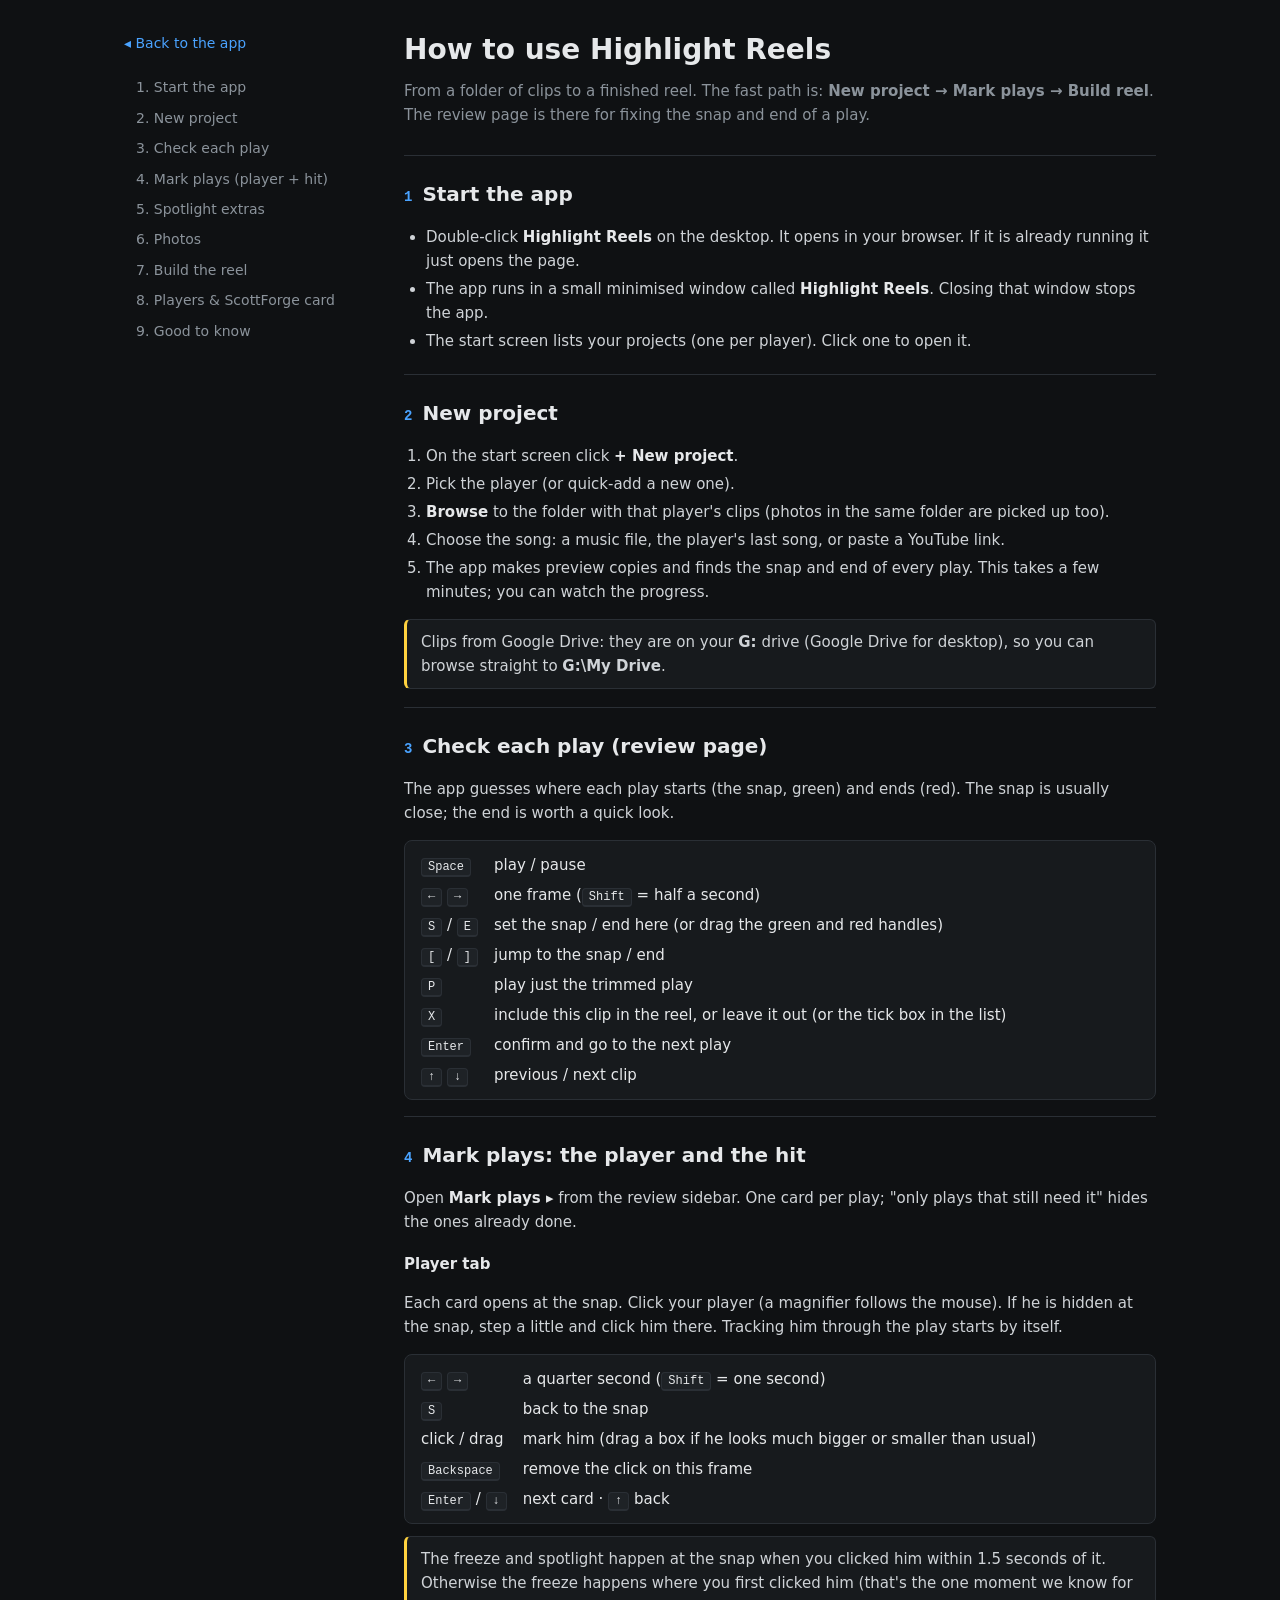
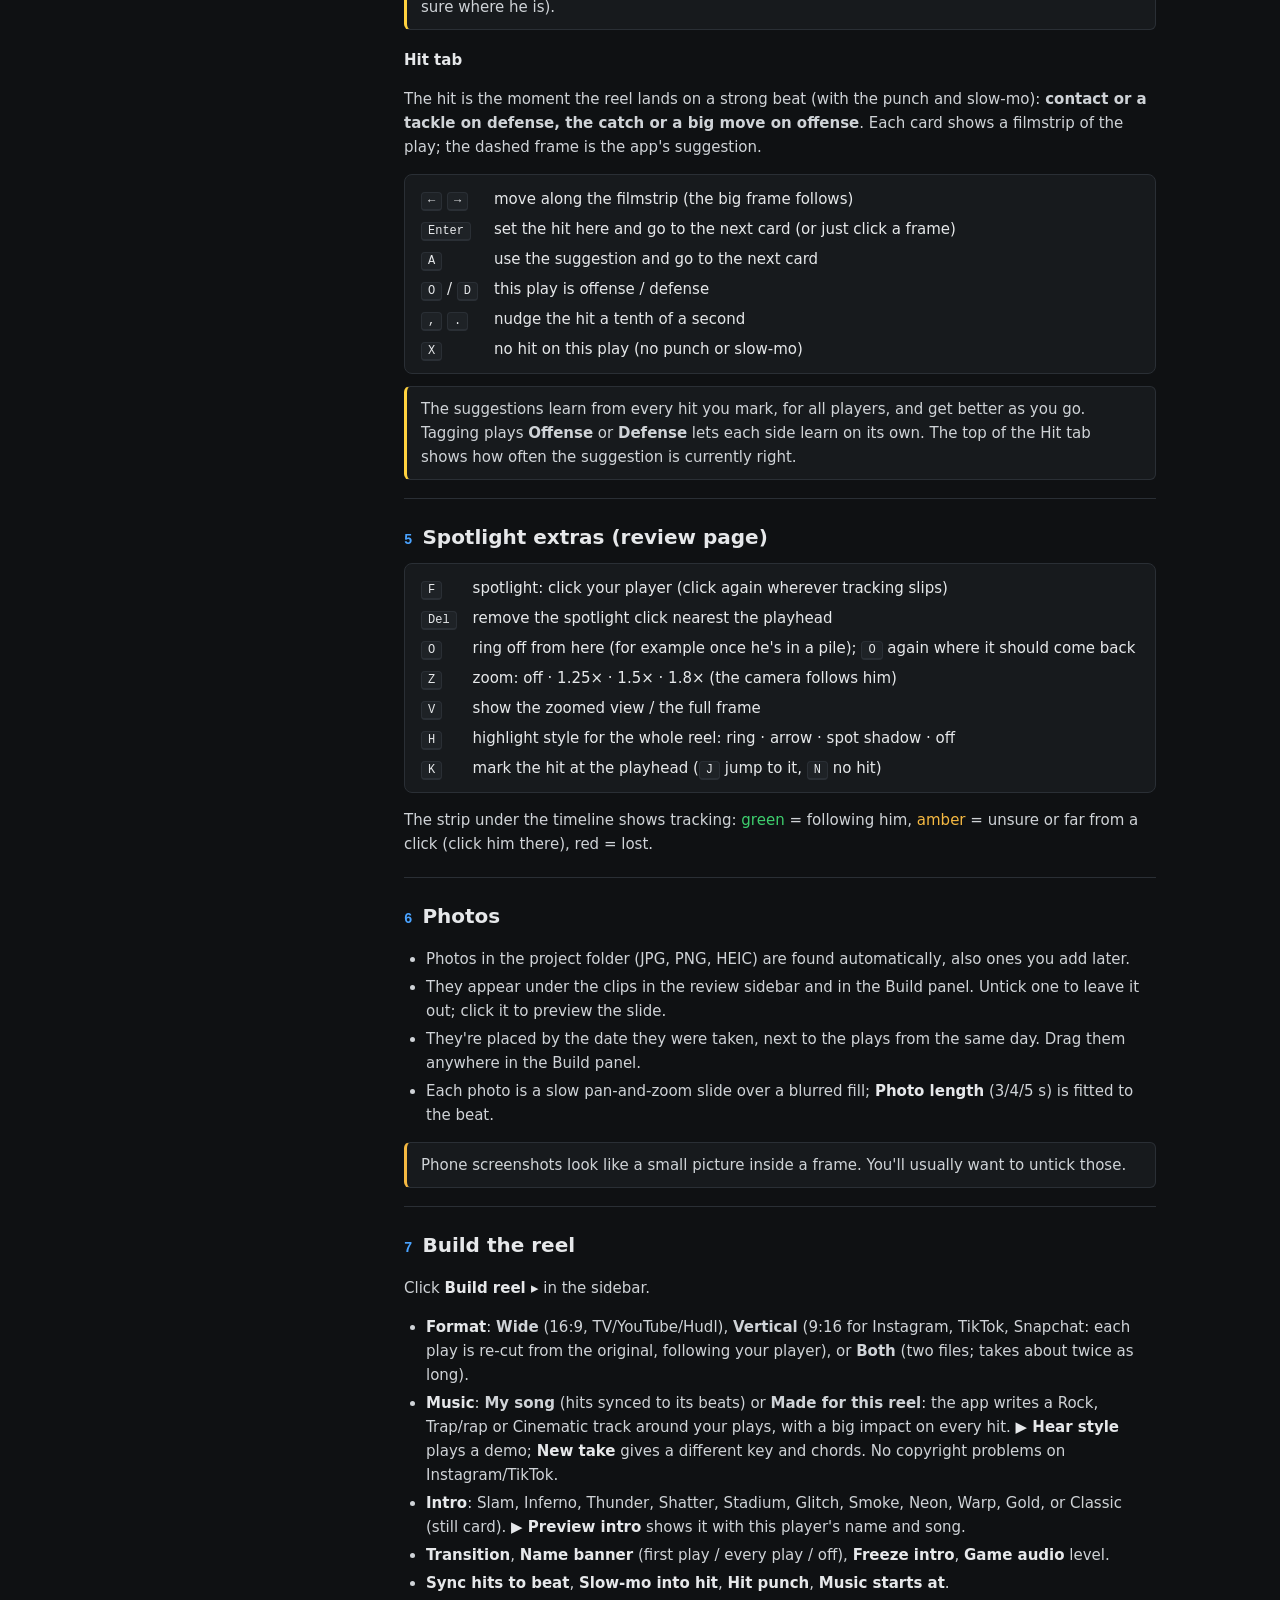
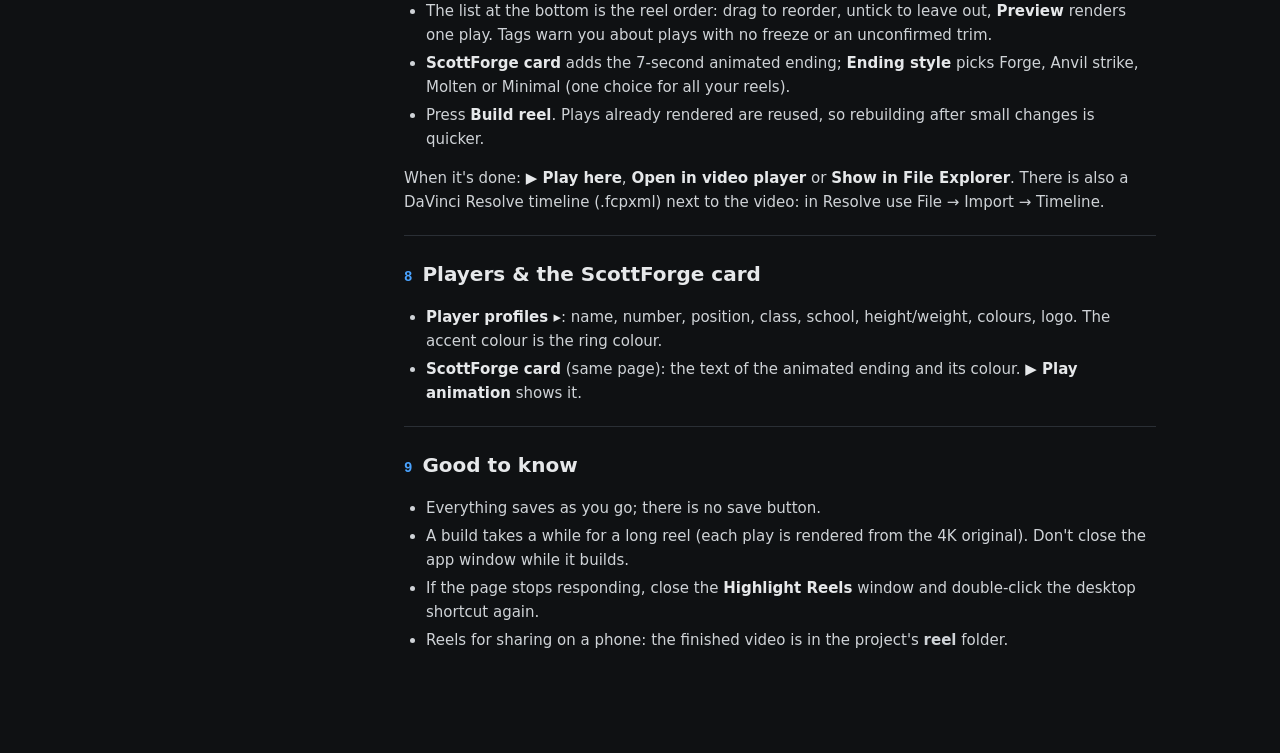
==== hlv/static/guide.html @ 05dccb79 "Soundtrack composed for the reel (rock / trap / cinematic): hits timed onto a steady grid, impact + " ====
<!doctype html>
<html lang="en">
<head>
<meta charset="utf-8">
<title>How to use Highlight Reels</title>
<meta name="viewport" content="width=device-width, initial-scale=1">
<style>
:root {
  --bg: #0f1113; --panel: #171a1d; --panel-2: #1e2226; --line: #2a2f35;
  --text: #e6e8ea; --dim: #8b939b; --faint: #5a626a;
  --snap: #3ecf6e; --spot: #ffd23f; --hit: #ff7a1a; --accent: #4aa3ff; --warn: #f5b942;
  --mono: ui-monospace, "Cascadia Mono", Consolas, monospace;
}
* { box-sizing: border-box; }
html { scroll-behavior: smooth; scroll-padding-top: 20px; }
body { margin: 0; background: var(--bg); color: var(--text); font: 15px/1.6 system-ui, "Segoe UI", sans-serif; }
.wrap { display: grid; grid-template-columns: 240px minmax(0, 760px); gap: 40px; max-width: 1080px; margin: 0 auto; padding: 28px 24px 80px; }
nav { position: sticky; top: 20px; align-self: start; font-size: 14px; }
nav a { display: block; color: var(--dim); text-decoration: none; padding: 4px 10px; border-left: 2px solid transparent; }
nav a:hover { color: var(--text); border-left-color: var(--line); }
nav .back { margin-bottom: 14px; color: var(--accent); border: 0; padding-left: 0; }
h1 { font-size: 28px; margin: 0 0 6px; }
.lead { color: var(--dim); margin: 0 0 28px; }
section { border-top: 1px solid var(--line); padding: 22px 0 6px; }
h2 { font-size: 20px; margin: 0 0 10px; display: flex; gap: 10px; align-items: baseline; }
h2 .n { color: var(--accent); font: 600 14px var(--mono); }
h3 { font-size: 15px; margin: 18px 0 6px; color: var(--text); }
p, li { color: #cfd3d7; }
ul, ol { padding-left: 22px; }
li { margin: 4px 0; }
kbd { font: 12px var(--mono); padding: 1px 6px; border: 1px solid var(--line); border-bottom-width: 2px; border-radius: 4px; background: var(--panel-2); color: var(--text); white-space: nowrap; }
.tip { background: var(--panel); border: 1px solid var(--line); border-left: 3px solid var(--spot); border-radius: 6px; padding: 10px 14px; margin: 12px 0; color: #cfd3d7; }
.tip.warn { border-left-color: var(--warn); }
.keys { display: grid; grid-template-columns: max-content 1fr; gap: 6px 16px; background: var(--panel); border: 1px solid var(--line); border-radius: 8px; padding: 12px 16px; margin: 10px 0; }
.keys div:nth-child(odd) { white-space: nowrap; }
b.ui { color: var(--text); font-weight: 600; }
a { color: var(--accent); }
@media (max-width: 820px) { .wrap { grid-template-columns: 1fr; gap: 10px; } nav { position: static; } }
</style>
</head>
<body>
<div class="wrap">
<nav>
  <a class="back" href="javascript:history.back()">◂ Back to the app</a>
  <a href="#start">1. Start the app</a>
  <a href="#project">2. New project</a>
  <a href="#review">3. Check each play</a>
  <a href="#mark">4. Mark plays (player + hit)</a>
  <a href="#spot">5. Spotlight extras</a>
  <a href="#photos">6. Photos</a>
  <a href="#build">7. Build the reel</a>
  <a href="#profiles">8. Players &amp; ScottForge card</a>
  <a href="#tips">9. Good to know</a>
</nav>
<main>
  <h1>How to use Highlight Reels</h1>
  <p class="lead">From a folder of clips to a finished reel. The fast path is: <b>New project → Mark plays → Build reel</b>. The review page is there for fixing the snap and end of a play.</p>

  <section id="start">
    <h2><span class="n">1</span>Start the app</h2>
    <ul>
      <li>Double-click <b class="ui">Highlight Reels</b> on the desktop. It opens in your browser. If it is already running it just opens the page.</li>
      <li>The app runs in a small minimised window called <b class="ui">Highlight Reels</b>. Closing that window stops the app.</li>
      <li>The start screen lists your projects (one per player). Click one to open it.</li>
    </ul>
  </section>

  <section id="project">
    <h2><span class="n">2</span>New project</h2>
    <ol>
      <li>On the start screen click <b class="ui">+ New project</b>.</li>
      <li>Pick the player (or quick-add a new one).</li>
      <li><b class="ui">Browse</b> to the folder with that player's clips (photos in the same folder are picked up too).</li>
      <li>Choose the song: a music file, the player's last song, or paste a YouTube link.</li>
      <li>The app makes preview copies and finds the snap and end of every play. This takes a few minutes; you can watch the progress.</li>
    </ol>
    <div class="tip">Clips from Google Drive: they are on your <b>G:</b> drive (Google Drive for desktop), so you can browse straight to <b>G:\My Drive</b>.</div>
  </section>

  <section id="review">
    <h2><span class="n">3</span>Check each play (review page)</h2>
    <p>The app guesses where each play starts (the snap, green) and ends (red). The snap is usually close; the end is worth a quick look.</p>
    <div class="keys">
      <div><kbd>Space</kbd></div><div>play / pause</div>
      <div><kbd>←</kbd> <kbd>→</kbd></div><div>one frame (<kbd>Shift</kbd> = half a second)</div>
      <div><kbd>S</kbd> / <kbd>E</kbd></div><div>set the snap / end here (or drag the green and red handles)</div>
      <div><kbd>[</kbd> / <kbd>]</kbd></div><div>jump to the snap / end</div>
      <div><kbd>P</kbd></div><div>play just the trimmed play</div>
      <div><kbd>X</kbd></div><div>include this clip in the reel, or leave it out (or the tick box in the list)</div>
      <div><kbd>Enter</kbd></div><div>confirm and go to the next play</div>
      <div><kbd>↑</kbd> <kbd>↓</kbd></div><div>previous / next clip</div>
    </div>
  </section>

  <section id="mark">
    <h2><span class="n">4</span>Mark plays: the player and the hit</h2>
    <p>Open <b class="ui">Mark plays ▸</b> from the review sidebar. One card per play; "only plays that still need it" hides the ones already done.</p>
    <h3>Player tab</h3>
    <p>Each card opens at the snap. Click your player (a magnifier follows the mouse). If he is hidden at the snap, step a little and click him there. Tracking him through the play starts by itself.</p>
    <div class="keys">
      <div><kbd>←</kbd> <kbd>→</kbd></div><div>a quarter second (<kbd>Shift</kbd> = one second)</div>
      <div><kbd>S</kbd></div><div>back to the snap</div>
      <div>click / drag</div><div>mark him (drag a box if he looks much bigger or smaller than usual)</div>
      <div><kbd>Backspace</kbd></div><div>remove the click on this frame</div>
      <div><kbd>Enter</kbd> / <kbd>↓</kbd></div><div>next card · <kbd>↑</kbd> back</div>
    </div>
    <div class="tip">The freeze and spotlight happen at the snap when you clicked him within 1.5 seconds of it. Otherwise the freeze happens where you first clicked him (that's the one moment we know for sure where he is).</div>
    <h3>Hit tab</h3>
    <p>The hit is the moment the reel lands on a strong beat (with the punch and slow-mo): <b>contact or a tackle on defense, the catch or a big move on offense</b>. Each card shows a filmstrip of the play; the dashed frame is the app's suggestion.</p>
    <div class="keys">
      <div><kbd>←</kbd> <kbd>→</kbd></div><div>move along the filmstrip (the big frame follows)</div>
      <div><kbd>Enter</kbd></div><div>set the hit here and go to the next card (or just click a frame)</div>
      <div><kbd>A</kbd></div><div>use the suggestion and go to the next card</div>
      <div><kbd>O</kbd> / <kbd>D</kbd></div><div>this play is offense / defense</div>
      <div><kbd>,</kbd> <kbd>.</kbd></div><div>nudge the hit a tenth of a second</div>
      <div><kbd>X</kbd></div><div>no hit on this play (no punch or slow-mo)</div>
    </div>
    <div class="tip">The suggestions learn from every hit you mark, for all players, and get better as you go. Tagging plays <b>Offense</b> or <b>Defense</b> lets each side learn on its own. The top of the Hit tab shows how often the suggestion is currently right.</div>
  </section>

  <section id="spot">
    <h2><span class="n">5</span>Spotlight extras (review page)</h2>
    <div class="keys">
      <div><kbd>F</kbd></div><div>spotlight: click your player (click again wherever tracking slips)</div>
      <div><kbd>Del</kbd></div><div>remove the spotlight click nearest the playhead</div>
      <div><kbd>O</kbd></div><div>ring off from here (for example once he's in a pile); <kbd>O</kbd> again where it should come back</div>
      <div><kbd>Z</kbd></div><div>zoom: off · 1.25× · 1.5× · 1.8× (the camera follows him)</div>
      <div><kbd>V</kbd></div><div>show the zoomed view / the full frame</div>
      <div><kbd>H</kbd></div><div>highlight style for the whole reel: ring · arrow · spot shadow · off</div>
      <div><kbd>K</kbd></div><div>mark the hit at the playhead (<kbd>J</kbd> jump to it, <kbd>N</kbd> no hit)</div>
    </div>
    <p>The strip under the timeline shows tracking: <span style="color:var(--snap)">green</span> = following him, <span style="color:var(--warn)">amber</span> = unsure or far from a click (click him there), red = lost.</p>
  </section>

  <section id="photos">
    <h2><span class="n">6</span>Photos</h2>
    <ul>
      <li>Photos in the project folder (JPG, PNG, HEIC) are found automatically, also ones you add later.</li>
      <li>They appear under the clips in the review sidebar and in the Build panel. Untick one to leave it out; click it to preview the slide.</li>
      <li>They're placed by the date they were taken, next to the plays from the same day. Drag them anywhere in the Build panel.</li>
      <li>Each photo is a slow pan-and-zoom slide over a blurred fill; <b class="ui">Photo length</b> (3/4/5 s) is fitted to the beat.</li>
    </ul>
    <div class="tip warn">Phone screenshots look like a small picture inside a frame. You'll usually want to untick those.</div>
  </section>

  <section id="build">
    <h2><span class="n">7</span>Build the reel</h2>
    <p>Click <b class="ui">Build reel ▸</b> in the sidebar.</p>
    <ul>
      <li><b class="ui">Format</b>: <b>Wide</b> (16:9, TV/YouTube/Hudl), <b>Vertical</b> (9:16 for Instagram, TikTok, Snapchat: each play is re-cut from the original, following your player), or <b>Both</b> (two files; takes about twice as long).</li>
      <li><b class="ui">Music</b>: <b>My song</b> (hits synced to its beats) or <b>Made for this reel</b>: the app writes a Rock, Trap/rap or Cinematic track around your plays, with a big impact on every hit. <b class="ui">▶ Hear style</b> plays a demo; <b class="ui">New take</b> gives a different key and chords. No copyright problems on Instagram/TikTok.</li>
      <li><b class="ui">Intro</b>: Slam, Inferno, Thunder, Shatter, Stadium, Glitch, Smoke, Neon, Warp, Gold, or Classic (still card). <b class="ui">▶ Preview intro</b> shows it with this player's name and song.</li>
      <li><b class="ui">Transition</b>, <b class="ui">Name banner</b> (first play / every play / off), <b class="ui">Freeze intro</b>, <b class="ui">Game audio</b> level.</li>
      <li><b class="ui">Sync hits to beat</b>, <b class="ui">Slow-mo into hit</b>, <b class="ui">Hit punch</b>, <b class="ui">Music starts at</b>.</li>
      <li>The list at the bottom is the reel order: drag to reorder, untick to leave out, <b class="ui">Preview</b> renders one play. Tags warn you about plays with no freeze or an unconfirmed trim.</li>
      <li><b class="ui">ScottForge card</b> adds the 7-second animated ending; <b class="ui">Ending style</b> picks Forge, Anvil strike, Molten or Minimal (one choice for all your reels).</li>
      <li>Press <b class="ui">Build reel</b>. Plays already rendered are reused, so rebuilding after small changes is quicker.</li>
    </ul>
    <p>When it's done: <b class="ui">▶ Play here</b>, <b class="ui">Open in video player</b> or <b class="ui">Show in File Explorer</b>. There is also a DaVinci Resolve timeline (.fcpxml) next to the video: in Resolve use File → Import → Timeline.</p>
  </section>

  <section id="profiles">
    <h2><span class="n">8</span>Players &amp; the ScottForge card</h2>
    <ul>
      <li><b class="ui">Player profiles ▸</b>: name, number, position, class, school, height/weight, colours, logo. The accent colour is the ring colour.</li>
      <li><b class="ui">ScottForge card</b> (same page): the text of the animated ending and its colour. <b class="ui">▶ Play animation</b> shows it.</li>
    </ul>
  </section>

  <section id="tips">
    <h2><span class="n">9</span>Good to know</h2>
    <ul>
      <li>Everything saves as you go; there is no save button.</li>
      <li>A build takes a while for a long reel (each play is rendered from the 4K original). Don't close the app window while it builds.</li>
      <li>If the page stops responding, close the <b class="ui">Highlight Reels</b> window and double-click the desktop shortcut again.</li>
      <li>Reels for sharing on a phone: the finished video is in the project's <b>reel</b> folder.</li>
    </ul>
  </section>
</main>
</div>
</body>
</html>
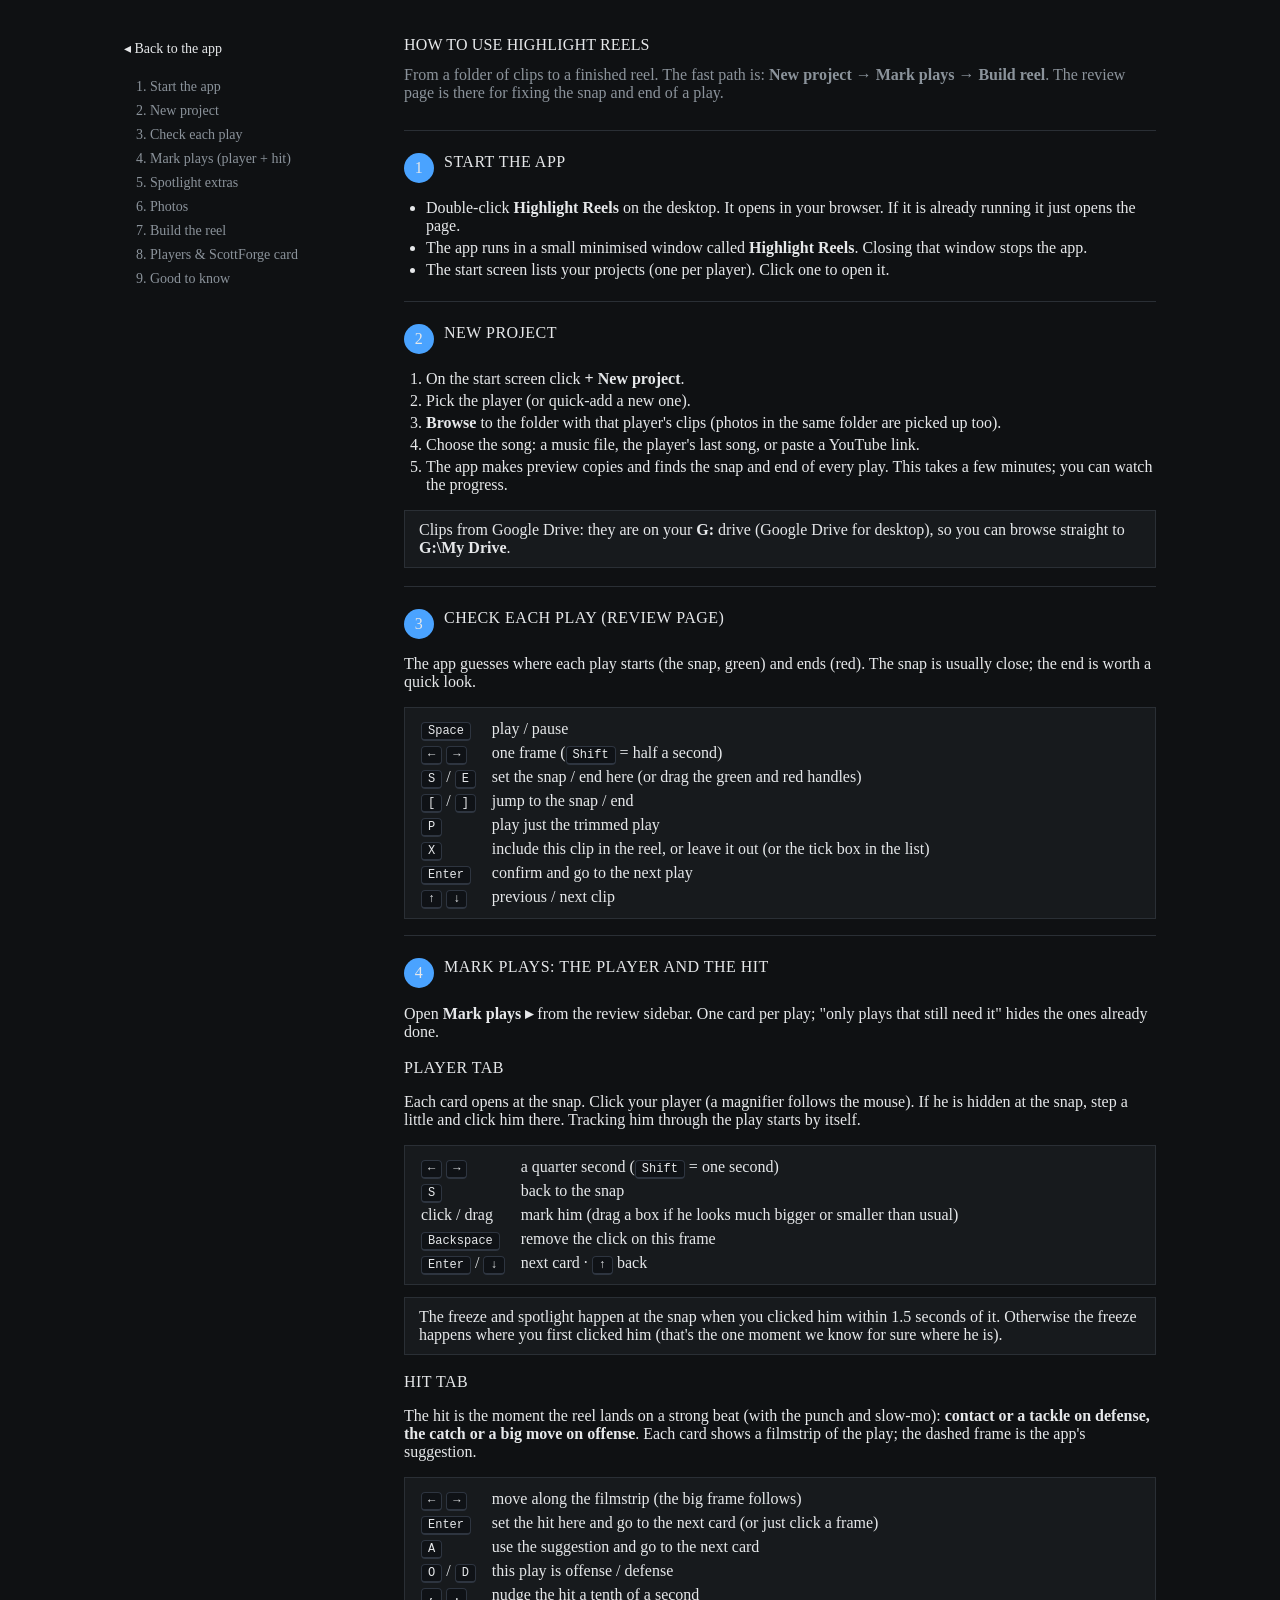
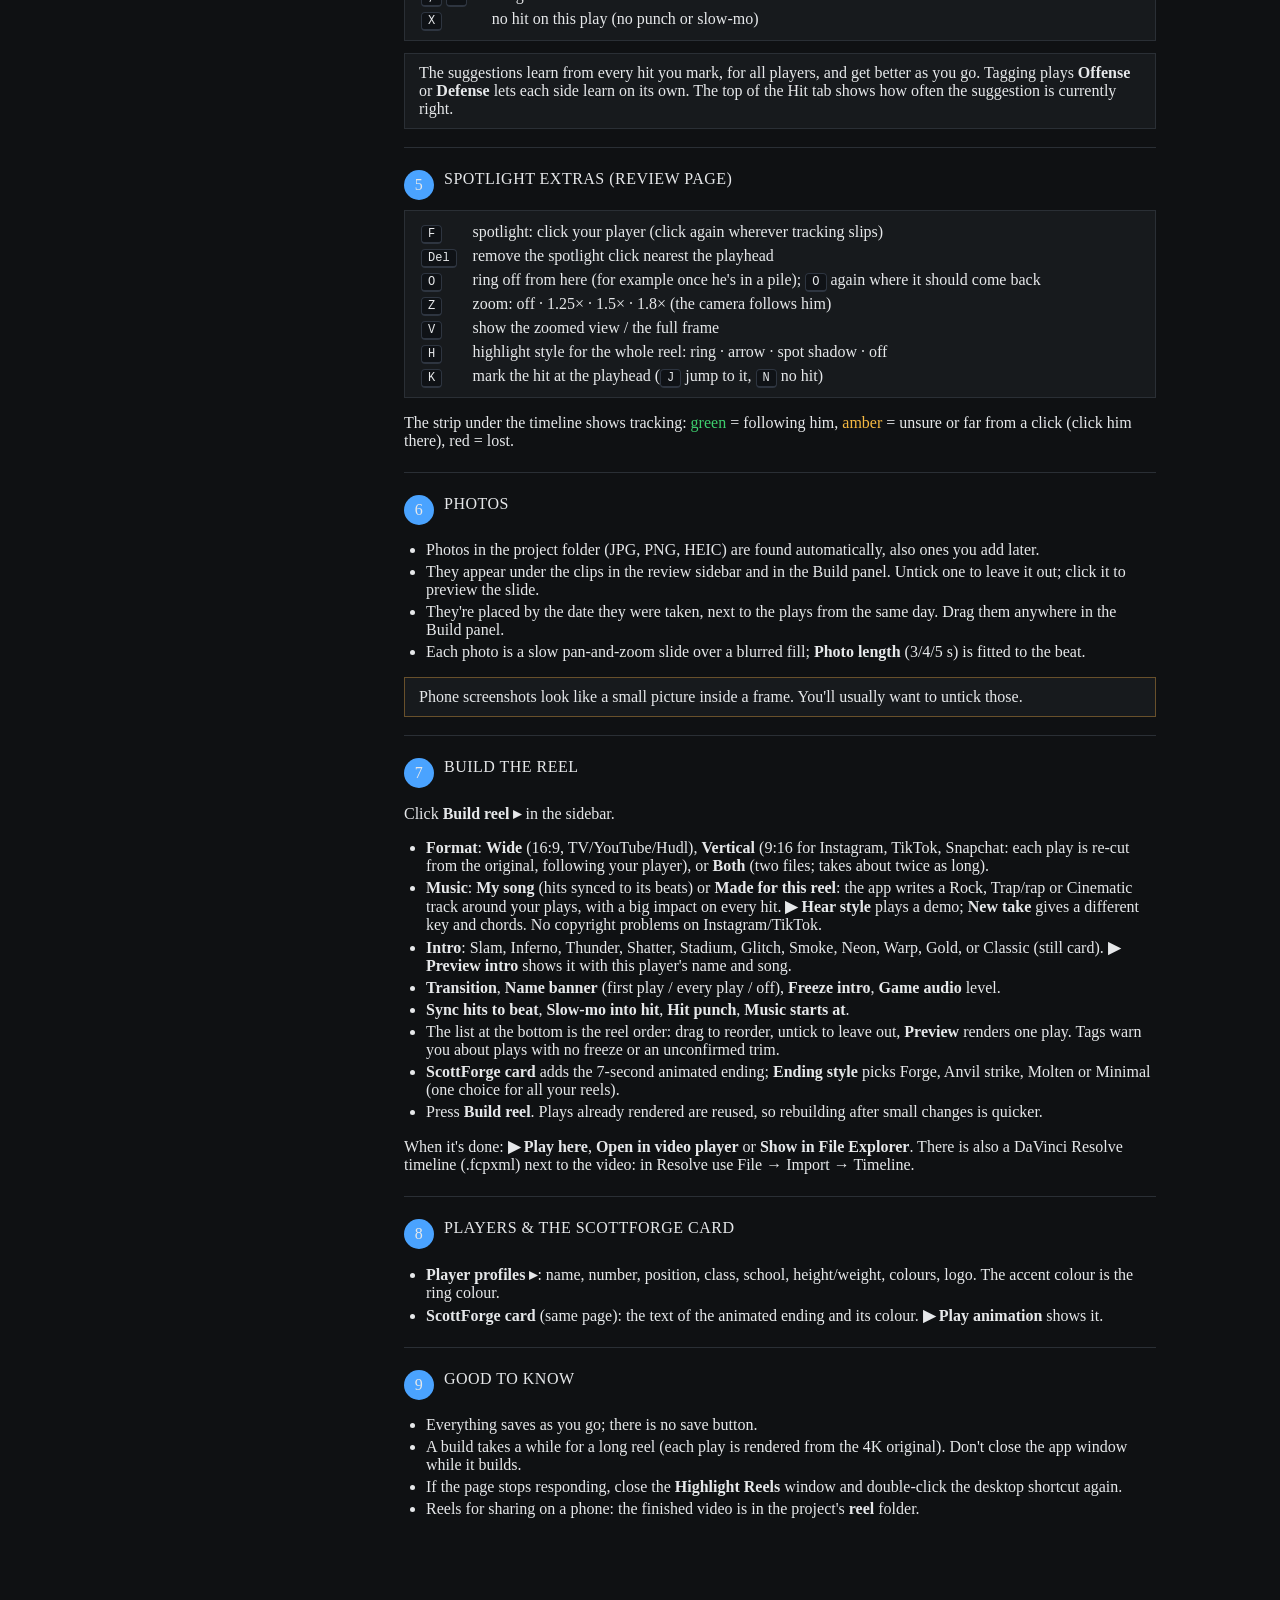
==== commit 6a5c732b: "UI refresh "Broadcast Night": shared theme.css, bundled fonts, /static route, projects hero, review " ====
--- a/hlv/static/guide.html
+++ b/hlv/static/guide.html
@@ -37,6 +37,25 @@
 a { color: var(--accent); }
 @media (max-width: 820px) { .wrap { grid-template-columns: 1fr; gap: 10px; } nav { position: static; } }
 </style>
+<link rel="stylesheet" href="/static/theme.css">
+<link rel="icon" href="/static/mark.svg">
+<style>
+body { font: 16px/1.6 var(--sans); }
+.wrap { padding-top: 36px; }
+nav a { border-left-width: 2px; border-radius: 0; }
+nav a:hover { border-left-color: var(--accent); }
+nav .back { color: var(--accent-hi); }
+h1 { font: italic 800 48px/1 var(--display); text-transform: uppercase; letter-spacing: .01em; margin-bottom: 12px; }
+h2 { font: 700 26px/1.15 var(--display); text-transform: uppercase; letter-spacing: .03em; }
+h2 .n { display: inline-grid; place-items: center; width: 30px; height: 30px; border-radius: 50%; background: var(--accent); color: var(--accent-ink);
+  font: 700 16px var(--display); align-self: center; }
+h3 { font: 700 18px var(--display); text-transform: uppercase; letter-spacing: .03em; }
+p, li { color: var(--soft); }
+.tip { background: var(--panel); border: 1px solid var(--line); border-radius: var(--r-lg); color: var(--soft); }
+.tip.warn { border-color: rgba(255,181,71,.35); }
+.keys { border-radius: var(--r-lg); }
+kbd { background: #0F1216; border-color: #2E3540; }
+</style>
 </head>
 <body>
 <div class="wrap">
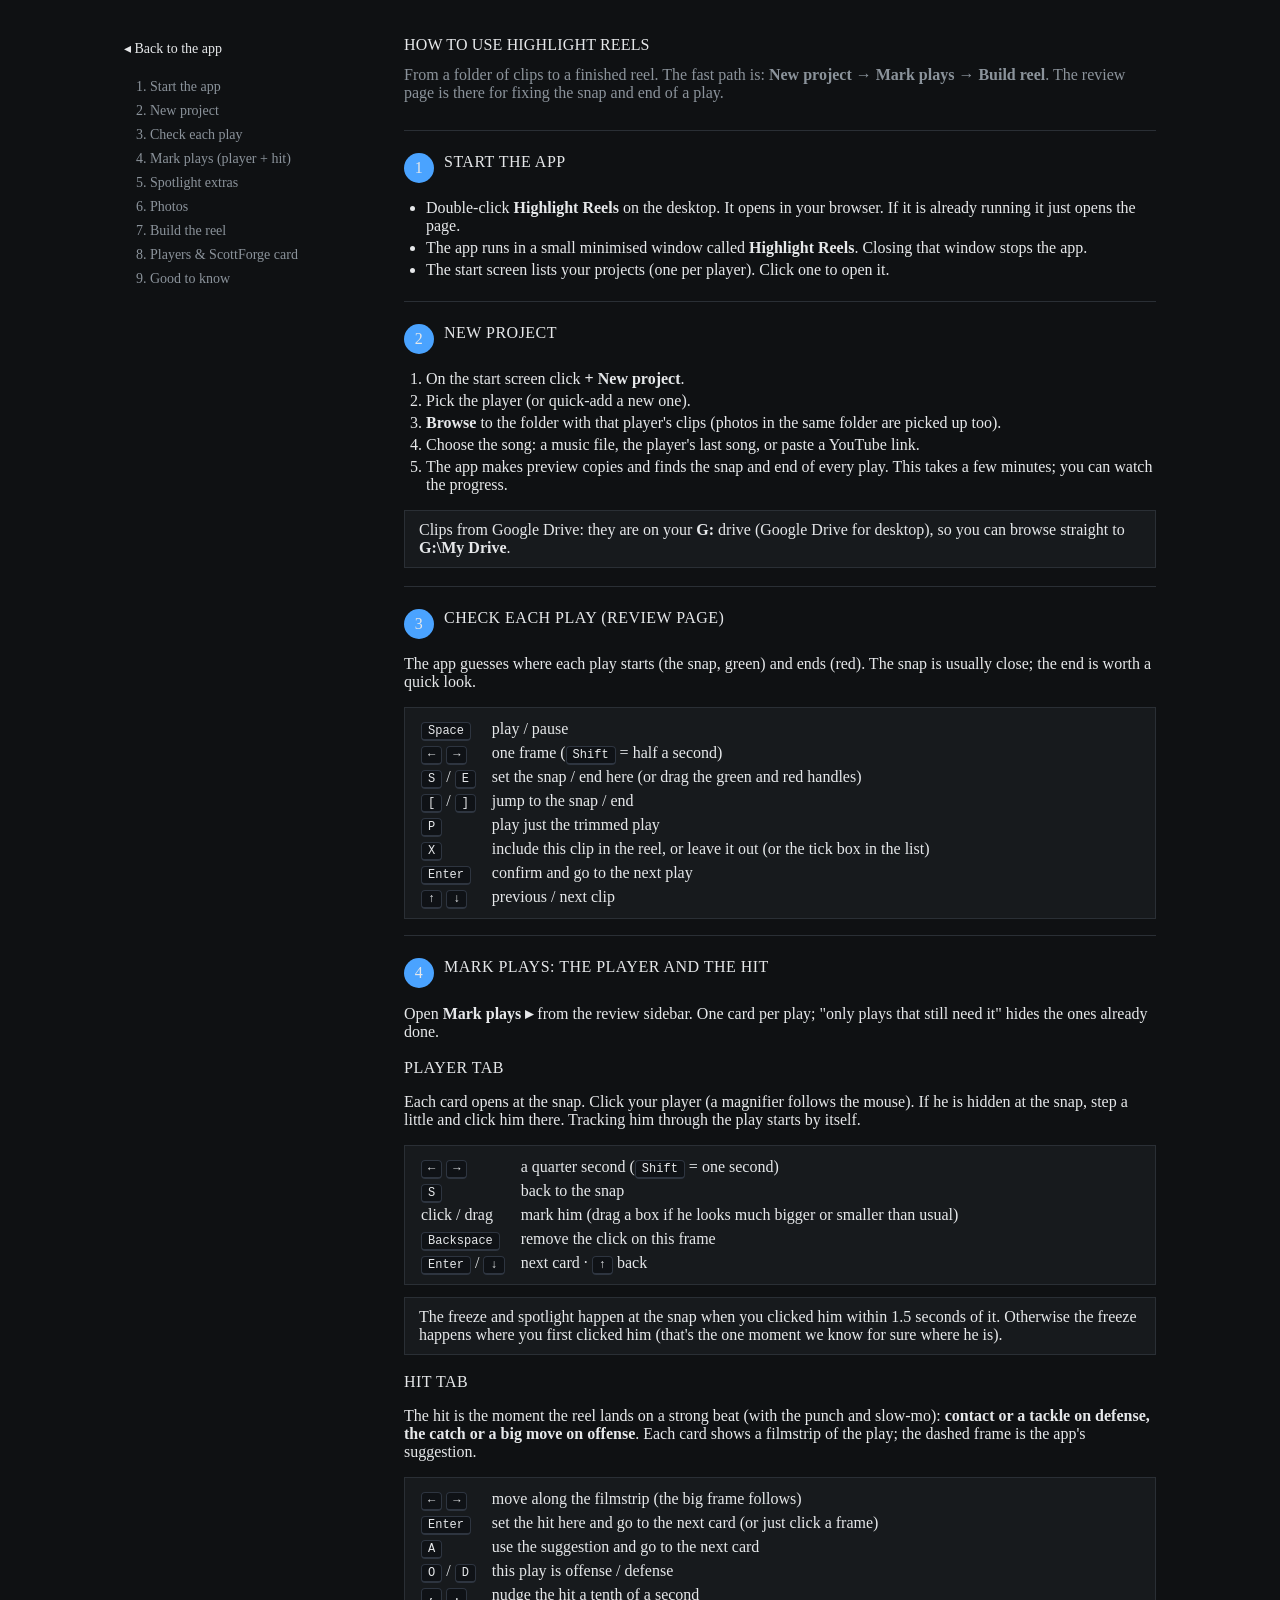
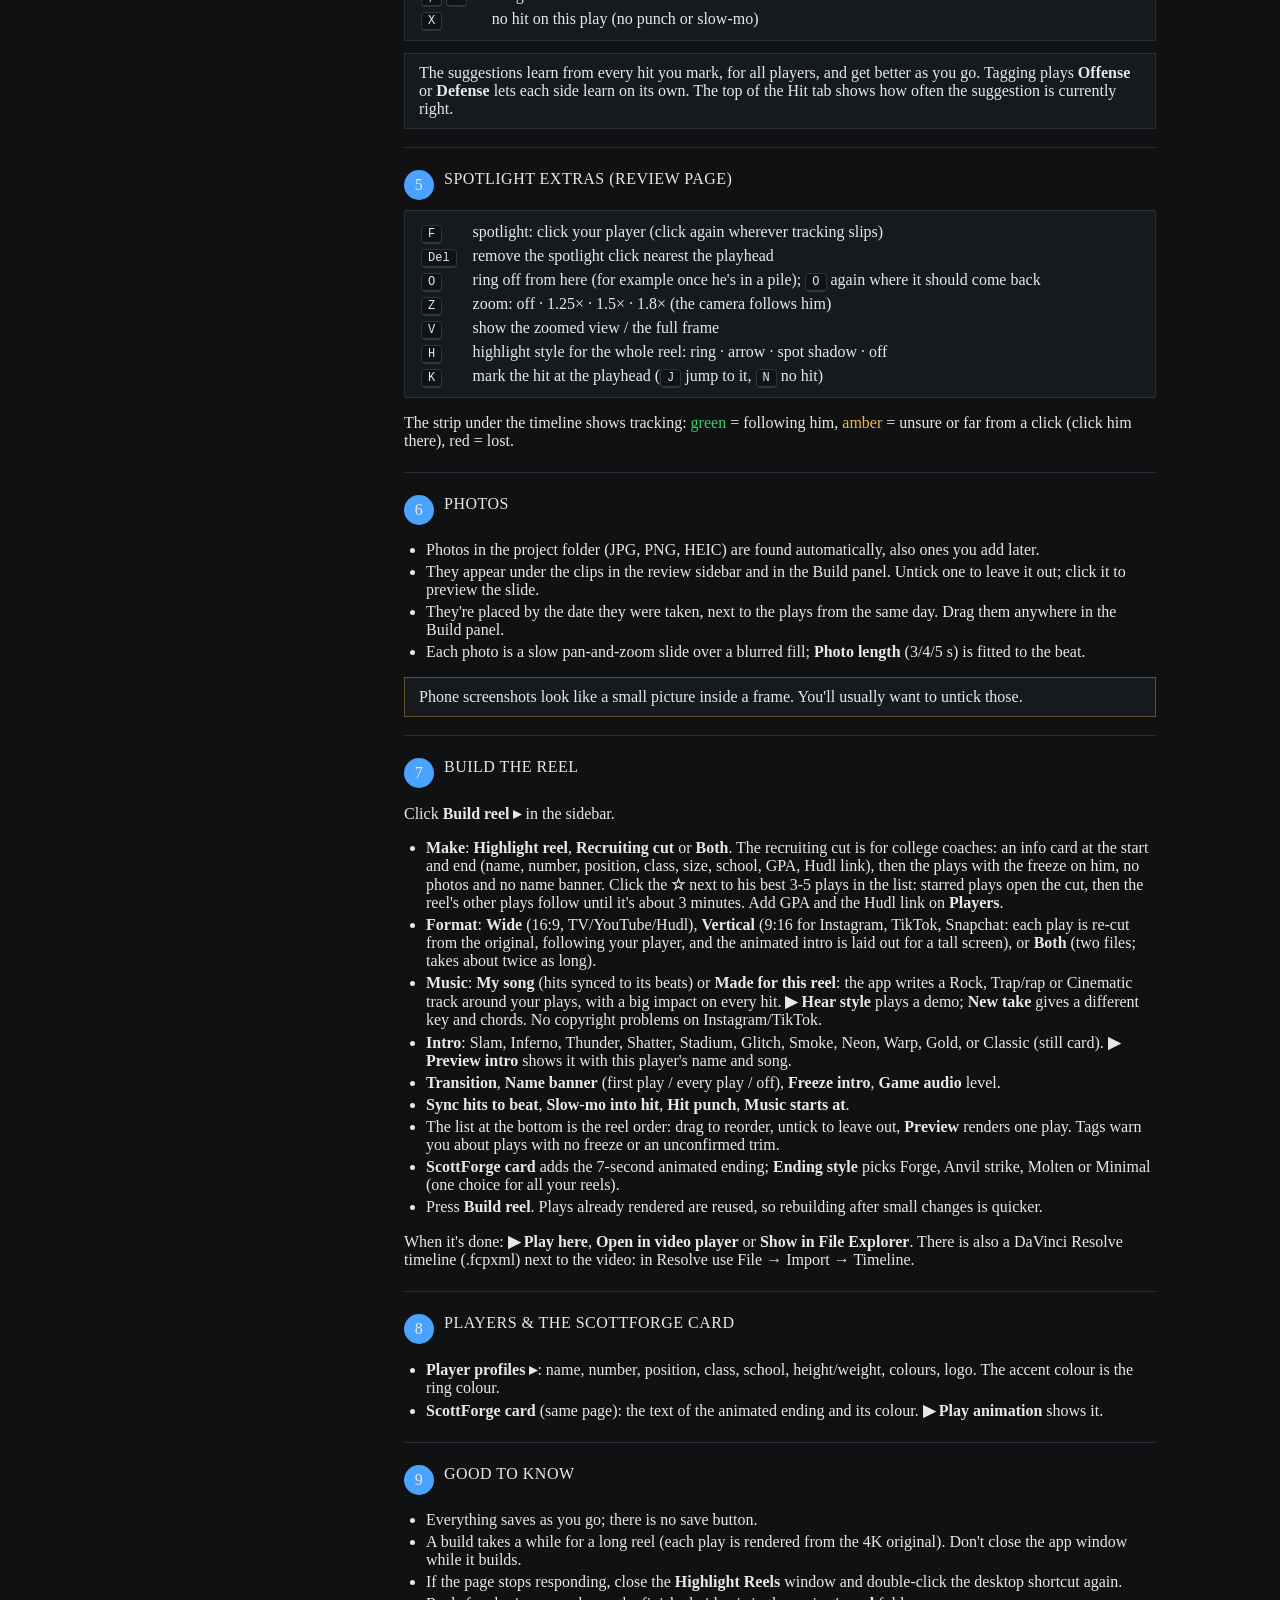
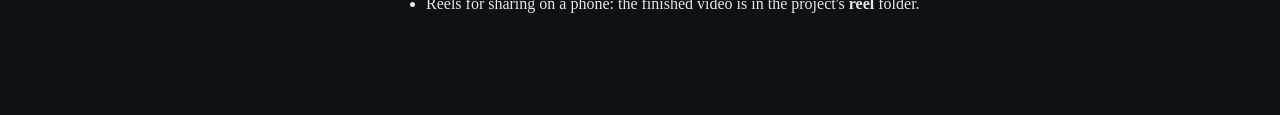
==== commit ae31d9aa: "Recruiting cut (starred plays first, info card with GPA/Hudl) and native portrait intros for vertica" ====
--- a/hlv/static/guide.html
+++ b/hlv/static/guide.html
@@ -166,7 +166,8 @@
     <h2><span class="n">7</span>Build the reel</h2>
     <p>Click <b class="ui">Build reel ▸</b> in the sidebar.</p>
     <ul>
-      <li><b class="ui">Format</b>: <b>Wide</b> (16:9, TV/YouTube/Hudl), <b>Vertical</b> (9:16 for Instagram, TikTok, Snapchat: each play is re-cut from the original, following your player), or <b>Both</b> (two files; takes about twice as long).</li>
+      <li><b class="ui">Make</b>: <b>Highlight reel</b>, <b>Recruiting cut</b> or <b>Both</b>. The recruiting cut is for college coaches: an info card at the start and end (name, number, position, class, size, school, GPA, Hudl link), then the plays with the freeze on him, no photos and no name banner. Click the <b>☆</b> next to his best 3-5 plays in the list: starred plays open the cut, then the reel's other plays follow until it's about 3 minutes. Add GPA and the Hudl link on <b class="ui">Players</b>.</li>
+      <li><b class="ui">Format</b>: <b>Wide</b> (16:9, TV/YouTube/Hudl), <b>Vertical</b> (9:16 for Instagram, TikTok, Snapchat: each play is re-cut from the original, following your player, and the animated intro is laid out for a tall screen), or <b>Both</b> (two files; takes about twice as long).</li>
       <li><b class="ui">Music</b>: <b>My song</b> (hits synced to its beats) or <b>Made for this reel</b>: the app writes a Rock, Trap/rap or Cinematic track around your plays, with a big impact on every hit. <b class="ui">▶ Hear style</b> plays a demo; <b class="ui">New take</b> gives a different key and chords. No copyright problems on Instagram/TikTok.</li>
       <li><b class="ui">Intro</b>: Slam, Inferno, Thunder, Shatter, Stadium, Glitch, Smoke, Neon, Warp, Gold, or Classic (still card). <b class="ui">▶ Preview intro</b> shows it with this player's name and song.</li>
       <li><b class="ui">Transition</b>, <b class="ui">Name banner</b> (first play / every play / off), <b class="ui">Freeze intro</b>, <b class="ui">Game audio</b> level.</li>
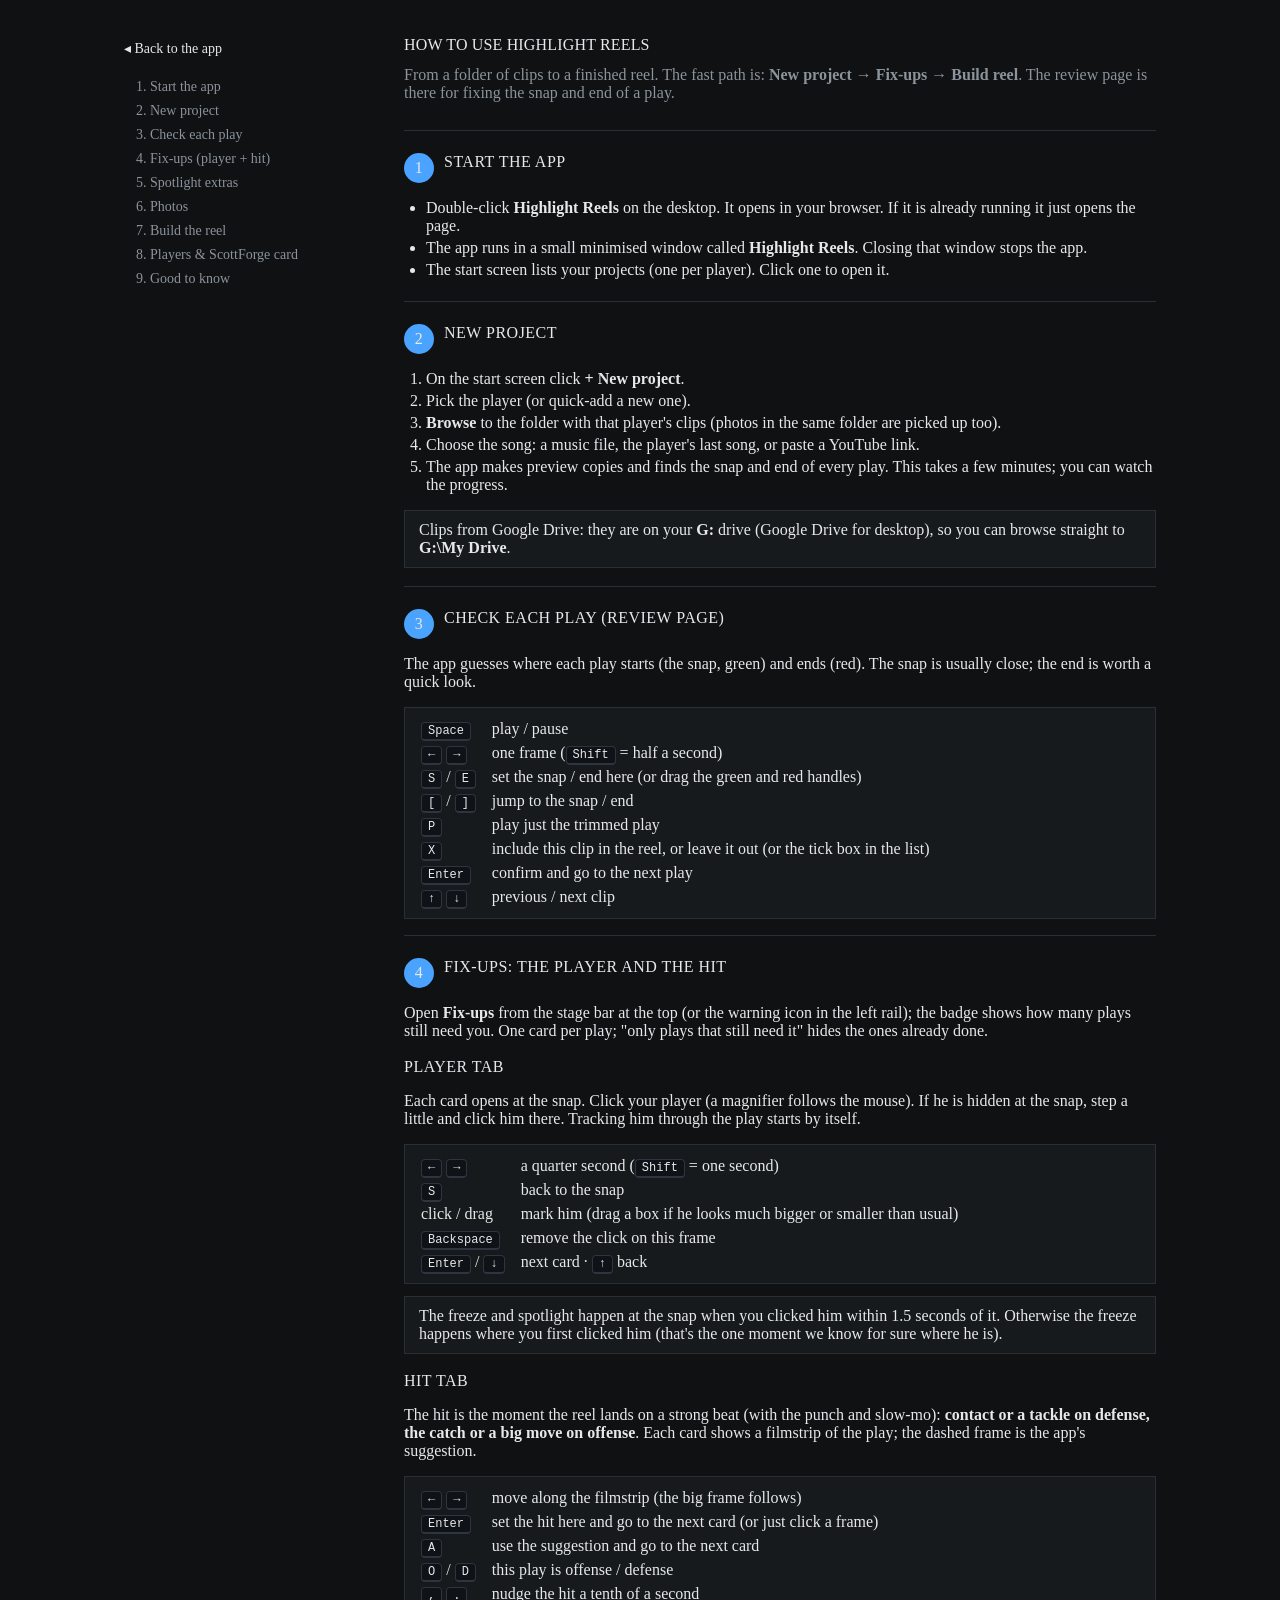
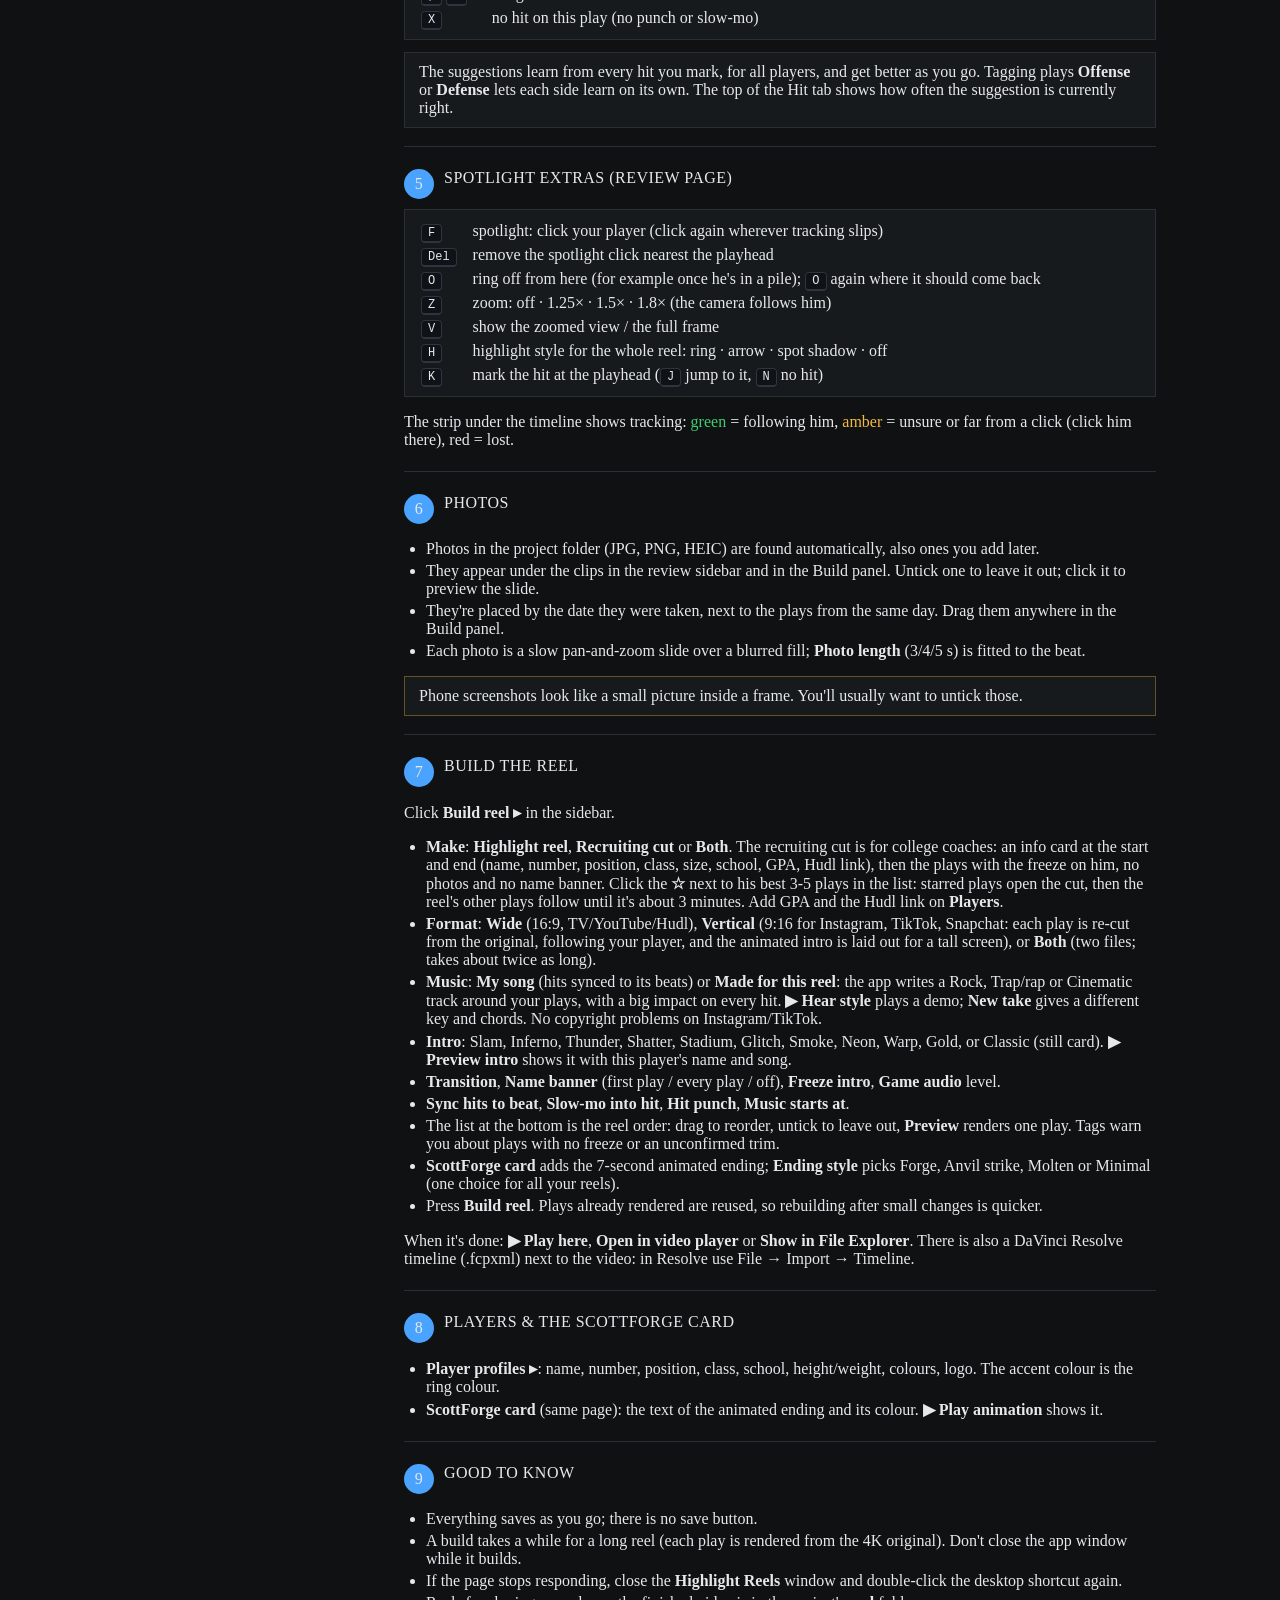
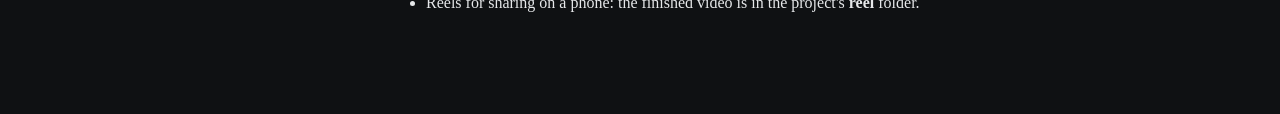
==== commit b1af492e: "Enterprise redesign: app shell, Review, Build, Publish and Projects screens - App shell (static/shel" ====
--- a/hlv/static/guide.html
+++ b/hlv/static/guide.html
@@ -64,7 +64,7 @@
   <a href="#start">1. Start the app</a>
   <a href="#project">2. New project</a>
   <a href="#review">3. Check each play</a>
-  <a href="#mark">4. Mark plays (player + hit)</a>
+  <a href="#mark">4. Fix-ups (player + hit)</a>
   <a href="#spot">5. Spotlight extras</a>
   <a href="#photos">6. Photos</a>
   <a href="#build">7. Build the reel</a>
@@ -73,7 +73,7 @@
 </nav>
 <main>
   <h1>How to use Highlight Reels</h1>
-  <p class="lead">From a folder of clips to a finished reel. The fast path is: <b>New project → Mark plays → Build reel</b>. The review page is there for fixing the snap and end of a play.</p>
+  <p class="lead">From a folder of clips to a finished reel. The fast path is: <b>New project → Fix-ups → Build reel</b>. The review page is there for fixing the snap and end of a play.</p>
 
   <section id="start">
     <h2><span class="n">1</span>Start the app</h2>
@@ -112,8 +112,8 @@
   </section>
 
   <section id="mark">
-    <h2><span class="n">4</span>Mark plays: the player and the hit</h2>
-    <p>Open <b class="ui">Mark plays ▸</b> from the review sidebar. One card per play; "only plays that still need it" hides the ones already done.</p>
+    <h2><span class="n">4</span>Fix-ups: the player and the hit</h2>
+    <p>Open <b class="ui">Fix-ups</b> from the stage bar at the top (or the warning icon in the left rail); the badge shows how many plays still need you. One card per play; "only plays that still need it" hides the ones already done.</p>
     <h3>Player tab</h3>
     <p>Each card opens at the snap. Click your player (a magnifier follows the mouse). If he is hidden at the snap, step a little and click him there. Tracking him through the play starts by itself.</p>
     <div class="keys">
@@ -198,5 +198,6 @@
   </section>
 </main>
 </div>
+<script src="/static/shell.js" data-page="guide"></script>
 </body>
 </html>
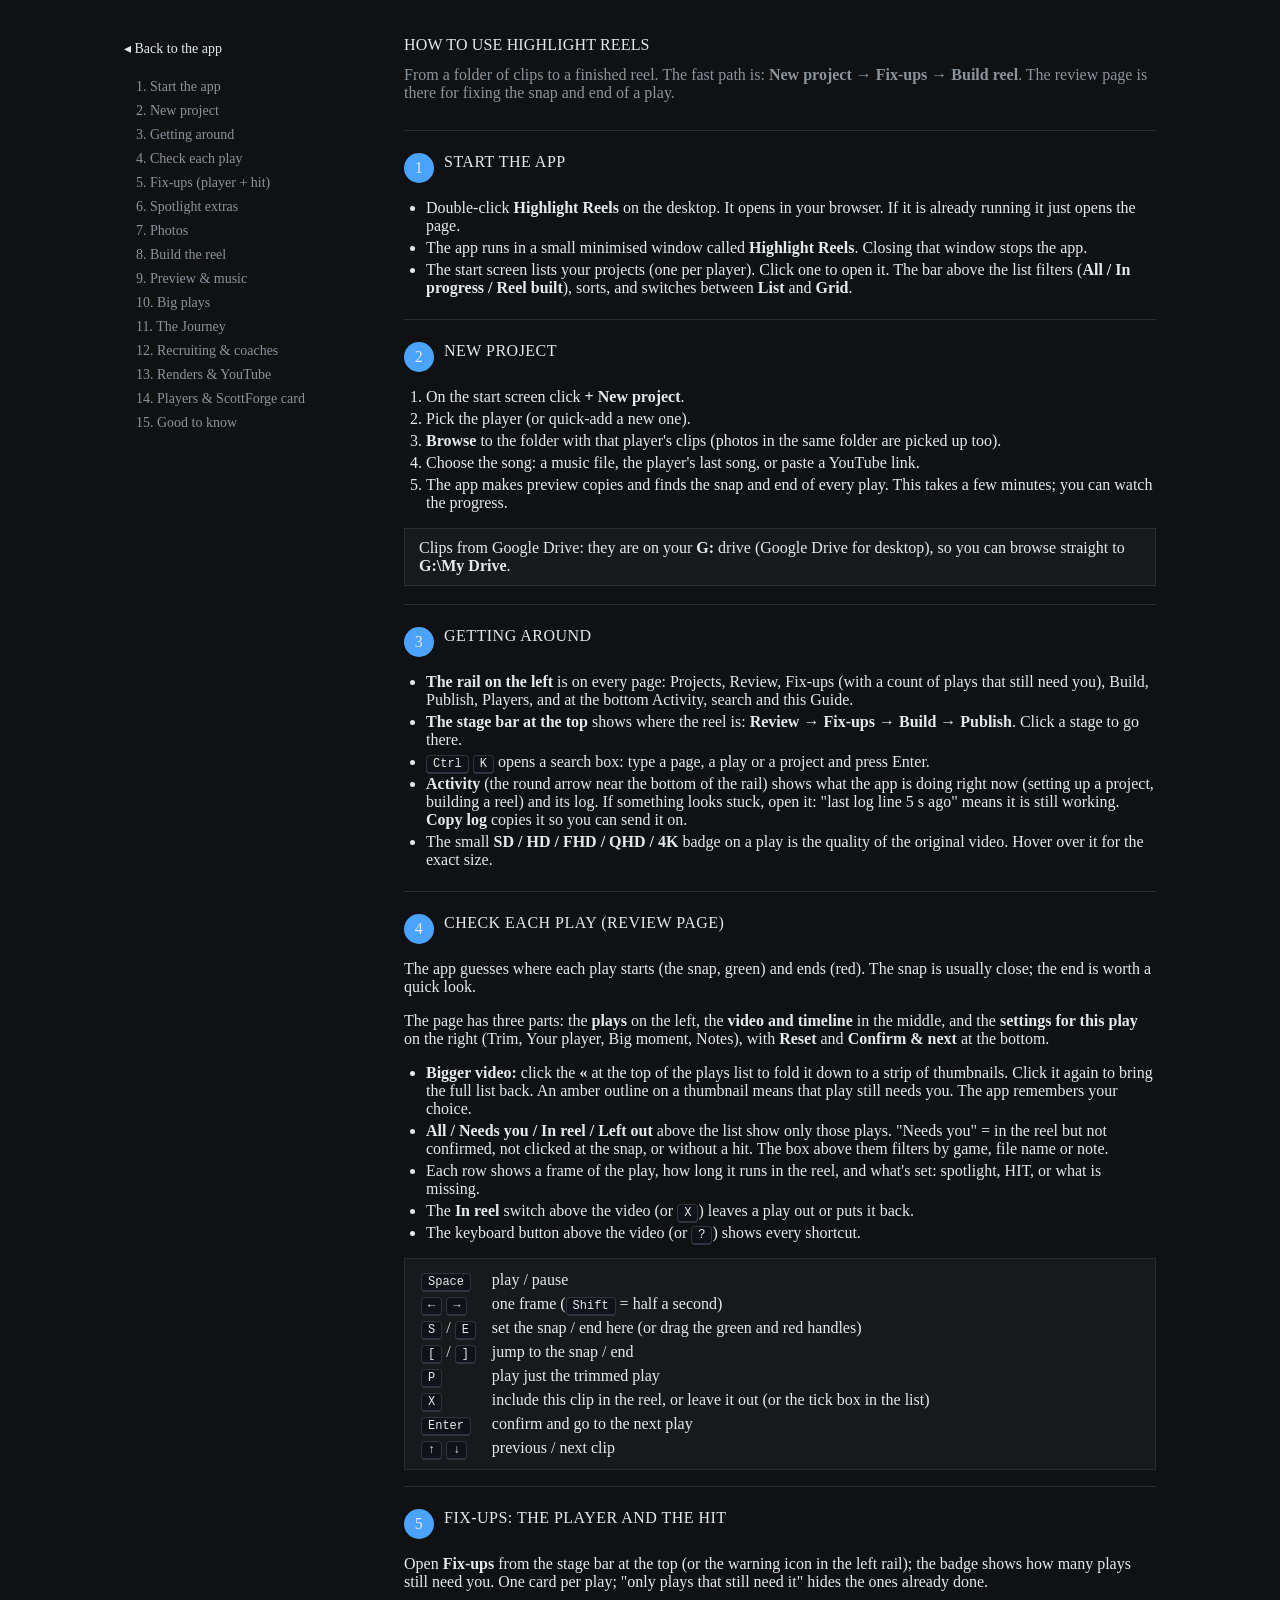
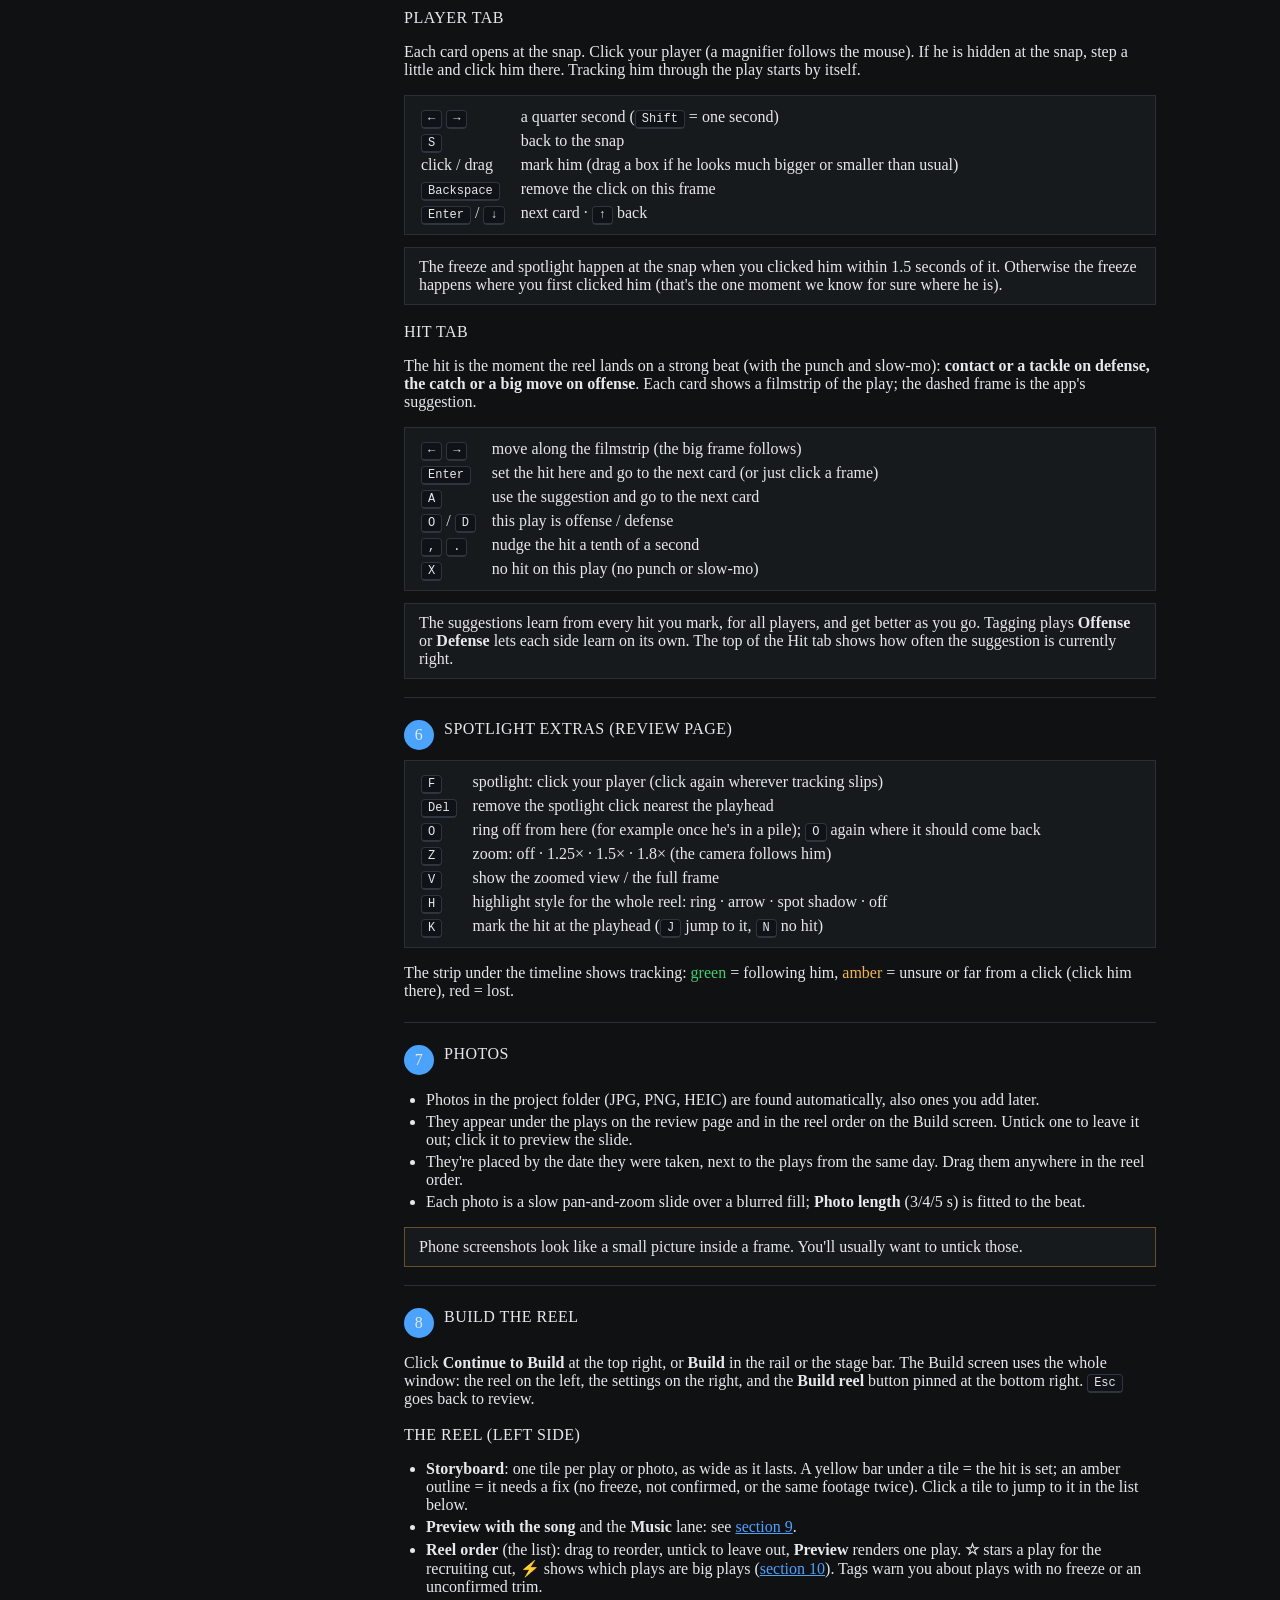
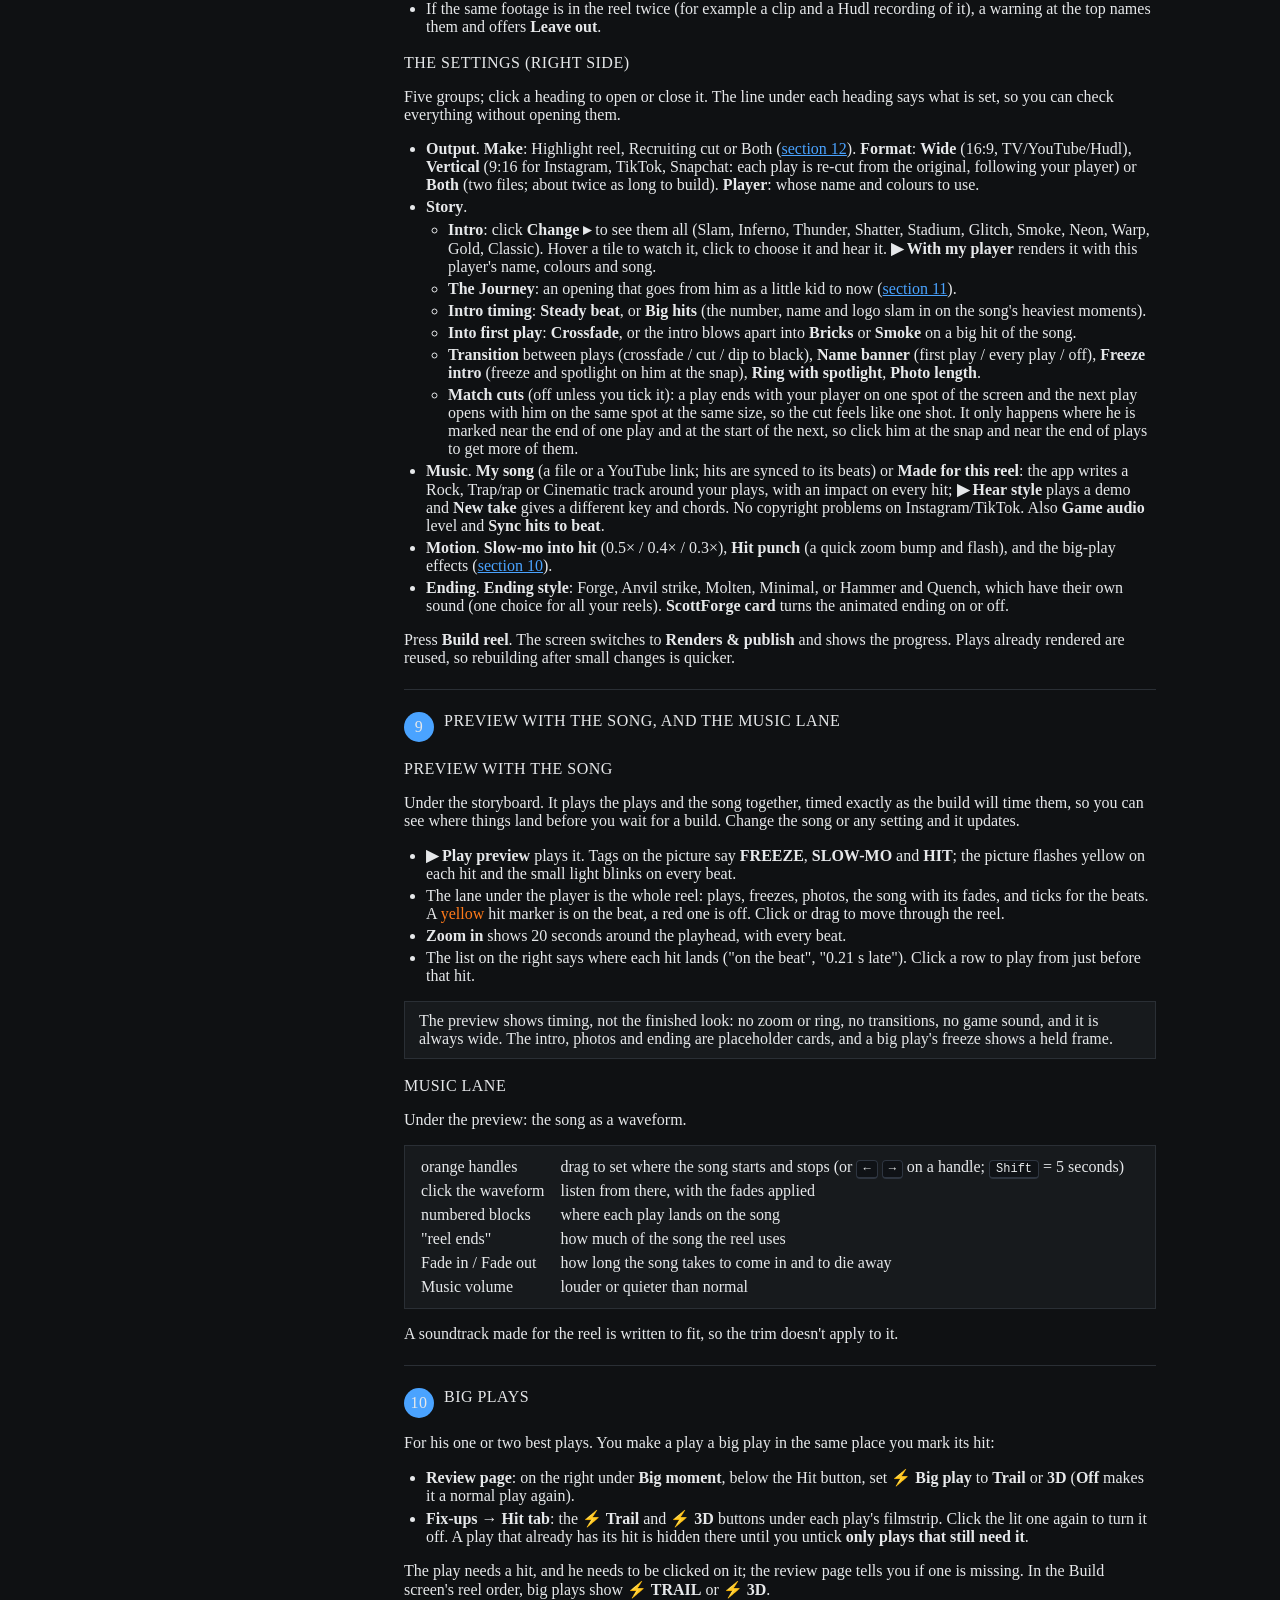
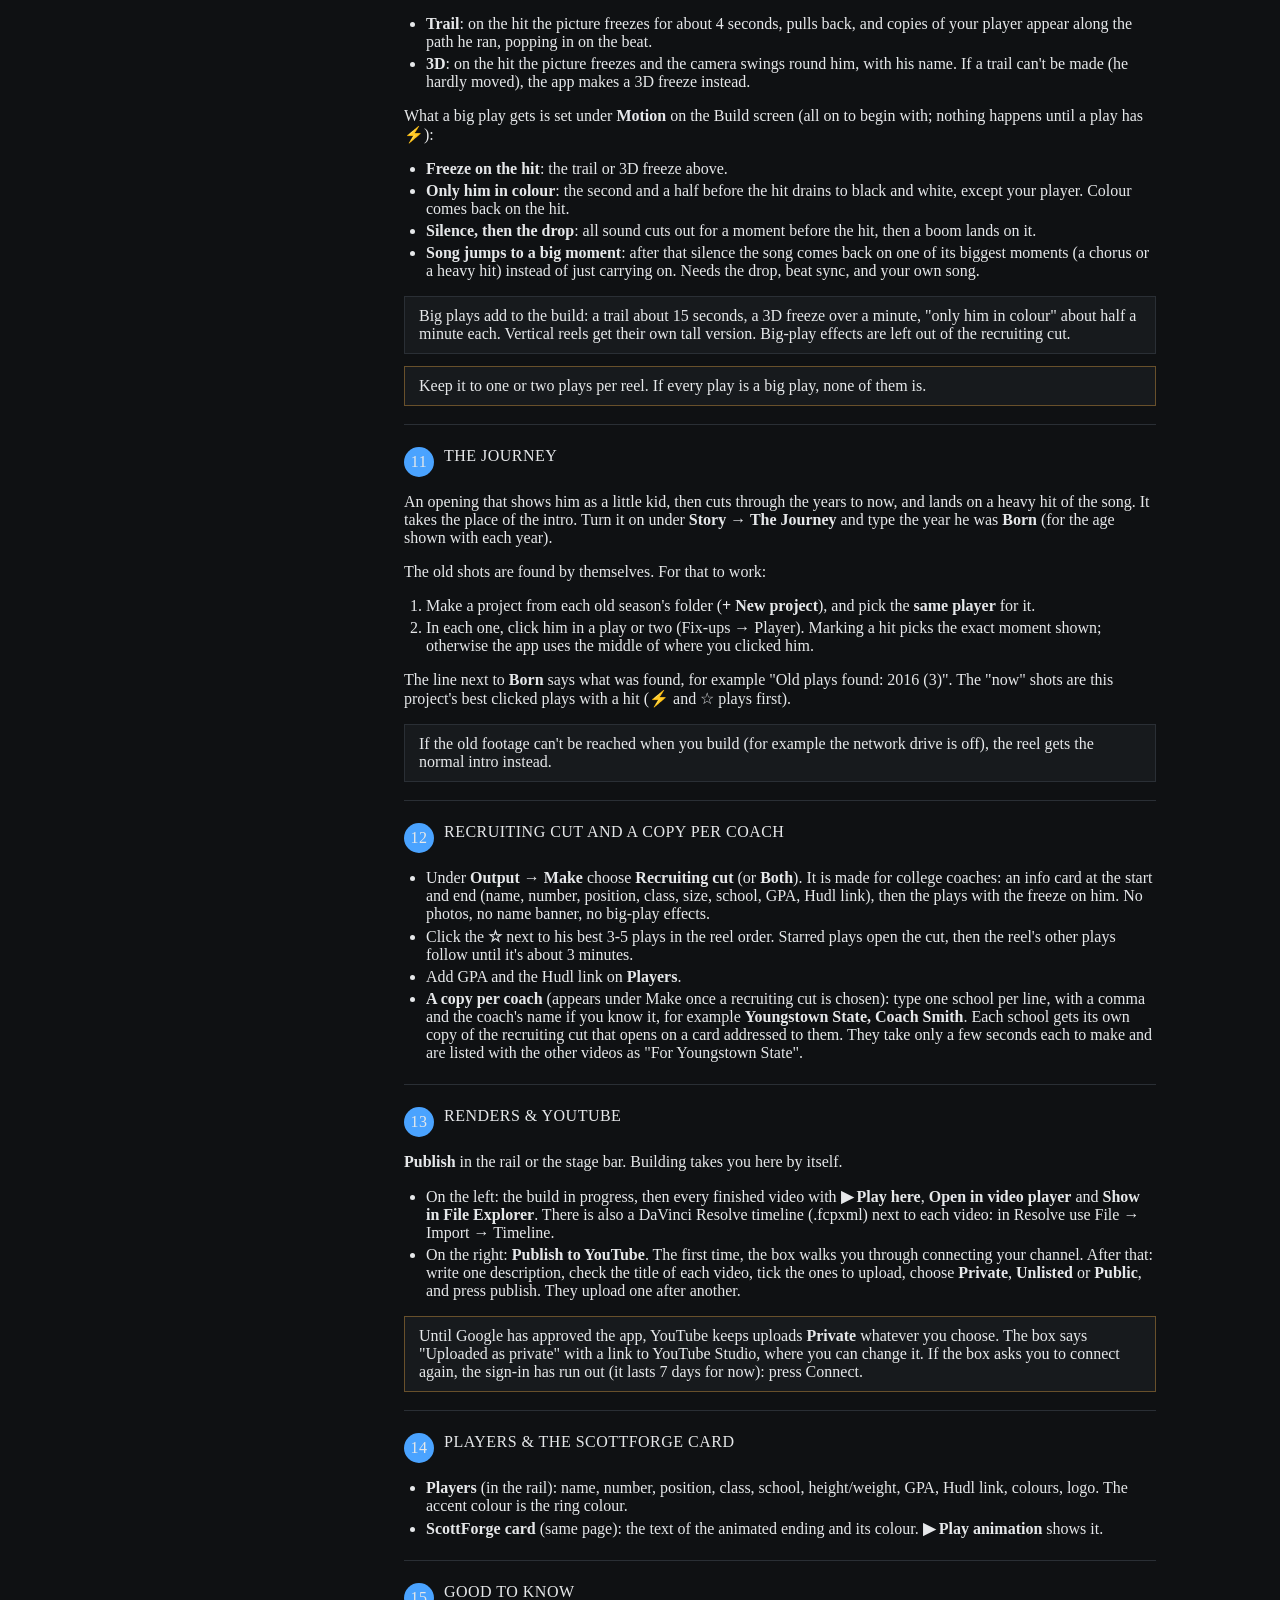
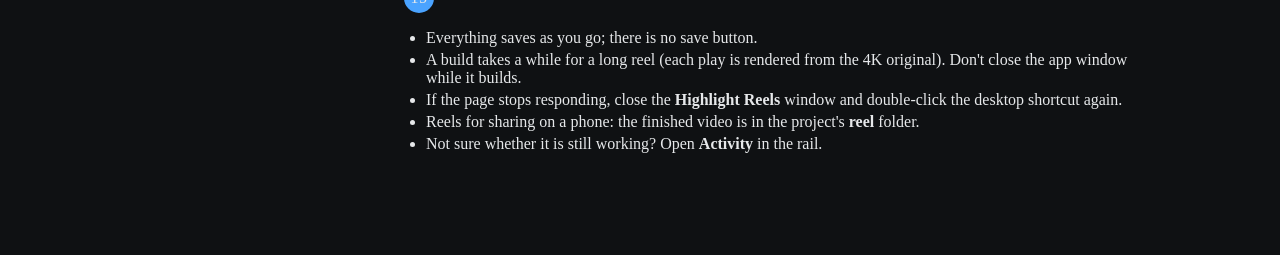
==== commit b5eb04f9: "Big plays, the Journey, preview with the song, Activity log, more screen room, guide - Big plays: gh" ====
--- a/hlv/static/guide.html
+++ b/hlv/static/guide.html
@@ -63,13 +63,19 @@
   <a class="back" href="javascript:history.back()">◂ Back to the app</a>
   <a href="#start">1. Start the app</a>
   <a href="#project">2. New project</a>
-  <a href="#review">3. Check each play</a>
-  <a href="#mark">4. Fix-ups (player + hit)</a>
-  <a href="#spot">5. Spotlight extras</a>
-  <a href="#photos">6. Photos</a>
-  <a href="#build">7. Build the reel</a>
-  <a href="#profiles">8. Players &amp; ScottForge card</a>
-  <a href="#tips">9. Good to know</a>
+  <a href="#around">3. Getting around</a>
+  <a href="#review">4. Check each play</a>
+  <a href="#mark">5. Fix-ups (player + hit)</a>
+  <a href="#spot">6. Spotlight extras</a>
+  <a href="#photos">7. Photos</a>
+  <a href="#build">8. Build the reel</a>
+  <a href="#song">9. Preview &amp; music</a>
+  <a href="#big">10. Big plays</a>
+  <a href="#journey">11. The Journey</a>
+  <a href="#recruit">12. Recruiting &amp; coaches</a>
+  <a href="#publish">13. Renders &amp; YouTube</a>
+  <a href="#profiles">14. Players &amp; ScottForge card</a>
+  <a href="#tips">15. Good to know</a>
 </nav>
 <main>
   <h1>How to use Highlight Reels</h1>
@@ -80,7 +86,7 @@
     <ul>
       <li>Double-click <b class="ui">Highlight Reels</b> on the desktop. It opens in your browser. If it is already running it just opens the page.</li>
       <li>The app runs in a small minimised window called <b class="ui">Highlight Reels</b>. Closing that window stops the app.</li>
-      <li>The start screen lists your projects (one per player). Click one to open it.</li>
+      <li>The start screen lists your projects (one per player). Click one to open it. The bar above the list filters (<b class="ui">All / In progress / Reel built</b>), sorts, and switches between <b class="ui">List</b> and <b class="ui">Grid</b>.</li>
     </ul>
   </section>
 
@@ -96,9 +102,28 @@
     <div class="tip">Clips from Google Drive: they are on your <b>G:</b> drive (Google Drive for desktop), so you can browse straight to <b>G:\My Drive</b>.</div>
   </section>
 
+  <section id="around">
+    <h2><span class="n">3</span>Getting around</h2>
+    <ul>
+      <li><b class="ui">The rail on the left</b> is on every page: Projects, Review, Fix-ups (with a count of plays that still need you), Build, Publish, Players, and at the bottom Activity, search and this Guide.</li>
+      <li><b class="ui">The stage bar at the top</b> shows where the reel is: <b>Review → Fix-ups → Build → Publish</b>. Click a stage to go there.</li>
+      <li><kbd>Ctrl</kbd> <kbd>K</kbd> opens a search box: type a page, a play or a project and press Enter.</li>
+      <li><b class="ui">Activity</b> (the round arrow near the bottom of the rail) shows what the app is doing right now (setting up a project, building a reel) and its log. If something looks stuck, open it: "last log line 5 s ago" means it is still working. <b class="ui">Copy log</b> copies it so you can send it on.</li>
+      <li>The small <b>SD / HD / FHD / QHD / 4K</b> badge on a play is the quality of the original video. Hover over it for the exact size.</li>
+    </ul>
+  </section>
+
   <section id="review">
-    <h2><span class="n">3</span>Check each play (review page)</h2>
+    <h2><span class="n">4</span>Check each play (review page)</h2>
     <p>The app guesses where each play starts (the snap, green) and ends (red). The snap is usually close; the end is worth a quick look.</p>
+    <p>The page has three parts: the <b>plays</b> on the left, the <b>video and timeline</b> in the middle, and the <b>settings for this play</b> on the right (Trim, Your player, Big moment, Notes), with <b class="ui">Reset</b> and <b class="ui">Confirm &amp; next</b> at the bottom.</p>
+    <ul>
+      <li><b class="ui">Bigger video:</b> click the <b>«</b> at the top of the plays list to fold it down to a strip of thumbnails. Click it again to bring the full list back. An amber outline on a thumbnail means that play still needs you. The app remembers your choice.</li>
+      <li><b class="ui">All / Needs you / In reel / Left out</b> above the list show only those plays. "Needs you" = in the reel but not confirmed, not clicked at the snap, or without a hit. The box above them filters by game, file name or note.</li>
+      <li>Each row shows a frame of the play, how long it runs in the reel, and what's set: spotlight, HIT, or what is missing.</li>
+      <li>The <b class="ui">In reel</b> switch above the video (or <kbd>X</kbd>) leaves a play out or puts it back.</li>
+      <li>The keyboard button above the video (or <kbd>?</kbd>) shows every shortcut.</li>
+    </ul>
     <div class="keys">
       <div><kbd>Space</kbd></div><div>play / pause</div>
       <div><kbd>←</kbd> <kbd>→</kbd></div><div>one frame (<kbd>Shift</kbd> = half a second)</div>
@@ -112,7 +137,7 @@
   </section>
 
   <section id="mark">
-    <h2><span class="n">4</span>Fix-ups: the player and the hit</h2>
+    <h2><span class="n">5</span>Fix-ups: the player and the hit</h2>
     <p>Open <b class="ui">Fix-ups</b> from the stage bar at the top (or the warning icon in the left rail); the badge shows how many plays still need you. One card per play; "only plays that still need it" hides the ones already done.</p>
     <h3>Player tab</h3>
     <p>Each card opens at the snap. Click your player (a magnifier follows the mouse). If he is hidden at the snap, step a little and click him there. Tracking him through the play starts by itself.</p>
@@ -138,7 +163,7 @@
   </section>
 
   <section id="spot">
-    <h2><span class="n">5</span>Spotlight extras (review page)</h2>
+    <h2><span class="n">6</span>Spotlight extras (review page)</h2>
     <div class="keys">
       <div><kbd>F</kbd></div><div>spotlight: click your player (click again wherever tracking slips)</div>
       <div><kbd>Del</kbd></div><div>remove the spotlight click nearest the playhead</div>
@@ -152,48 +177,141 @@
   </section>
 
   <section id="photos">
-    <h2><span class="n">6</span>Photos</h2>
+    <h2><span class="n">7</span>Photos</h2>
     <ul>
       <li>Photos in the project folder (JPG, PNG, HEIC) are found automatically, also ones you add later.</li>
-      <li>They appear under the clips in the review sidebar and in the Build panel. Untick one to leave it out; click it to preview the slide.</li>
-      <li>They're placed by the date they were taken, next to the plays from the same day. Drag them anywhere in the Build panel.</li>
+      <li>They appear under the plays on the review page and in the reel order on the Build screen. Untick one to leave it out; click it to preview the slide.</li>
+      <li>They're placed by the date they were taken, next to the plays from the same day. Drag them anywhere in the reel order.</li>
       <li>Each photo is a slow pan-and-zoom slide over a blurred fill; <b class="ui">Photo length</b> (3/4/5 s) is fitted to the beat.</li>
     </ul>
     <div class="tip warn">Phone screenshots look like a small picture inside a frame. You'll usually want to untick those.</div>
   </section>
 
   <section id="build">
-    <h2><span class="n">7</span>Build the reel</h2>
-    <p>Click <b class="ui">Build reel ▸</b> in the sidebar.</p>
-    <ul>
-      <li><b class="ui">Make</b>: <b>Highlight reel</b>, <b>Recruiting cut</b> or <b>Both</b>. The recruiting cut is for college coaches: an info card at the start and end (name, number, position, class, size, school, GPA, Hudl link), then the plays with the freeze on him, no photos and no name banner. Click the <b>☆</b> next to his best 3-5 plays in the list: starred plays open the cut, then the reel's other plays follow until it's about 3 minutes. Add GPA and the Hudl link on <b class="ui">Players</b>.</li>
-      <li><b class="ui">Format</b>: <b>Wide</b> (16:9, TV/YouTube/Hudl), <b>Vertical</b> (9:16 for Instagram, TikTok, Snapchat: each play is re-cut from the original, following your player, and the animated intro is laid out for a tall screen), or <b>Both</b> (two files; takes about twice as long).</li>
-      <li><b class="ui">Music</b>: <b>My song</b> (hits synced to its beats) or <b>Made for this reel</b>: the app writes a Rock, Trap/rap or Cinematic track around your plays, with a big impact on every hit. <b class="ui">▶ Hear style</b> plays a demo; <b class="ui">New take</b> gives a different key and chords. No copyright problems on Instagram/TikTok.</li>
-      <li><b class="ui">Intro</b>: Slam, Inferno, Thunder, Shatter, Stadium, Glitch, Smoke, Neon, Warp, Gold, or Classic (still card). <b class="ui">▶ Preview intro</b> shows it with this player's name and song.</li>
-      <li><b class="ui">Transition</b>, <b class="ui">Name banner</b> (first play / every play / off), <b class="ui">Freeze intro</b>, <b class="ui">Game audio</b> level.</li>
-      <li><b class="ui">Sync hits to beat</b>, <b class="ui">Slow-mo into hit</b>, <b class="ui">Hit punch</b>, <b class="ui">Music starts at</b>.</li>
-      <li>The list at the bottom is the reel order: drag to reorder, untick to leave out, <b class="ui">Preview</b> renders one play. Tags warn you about plays with no freeze or an unconfirmed trim.</li>
-      <li><b class="ui">ScottForge card</b> adds the 7-second animated ending; <b class="ui">Ending style</b> picks Forge, Anvil strike, Molten or Minimal (one choice for all your reels).</li>
-      <li>Press <b class="ui">Build reel</b>. Plays already rendered are reused, so rebuilding after small changes is quicker.</li>
-    </ul>
-    <p>When it's done: <b class="ui">▶ Play here</b>, <b class="ui">Open in video player</b> or <b class="ui">Show in File Explorer</b>. There is also a DaVinci Resolve timeline (.fcpxml) next to the video: in Resolve use File → Import → Timeline.</p>
+    <h2><span class="n">8</span>Build the reel</h2>
+    <p>Click <b class="ui">Continue to Build</b> at the top right, or <b class="ui">Build</b> in the rail or the stage bar. The Build screen uses the whole window: the reel on the left, the settings on the right, and the <b class="ui">Build reel</b> button pinned at the bottom right. <kbd>Esc</kbd> goes back to review.</p>
+    <h3>The reel (left side)</h3>
+    <ul>
+      <li><b class="ui">Storyboard</b>: one tile per play or photo, as wide as it lasts. A yellow bar under a tile = the hit is set; an amber outline = it needs a fix (no freeze, not confirmed, or the same footage twice). Click a tile to jump to it in the list below.</li>
+      <li><b class="ui">Preview with the song</b> and the <b class="ui">Music</b> lane: see <a href="#song">section 9</a>.</li>
+      <li><b class="ui">Reel order</b> (the list): drag to reorder, untick to leave out, <b class="ui">Preview</b> renders one play. <b>☆</b> stars a play for the recruiting cut, <b>⚡</b> shows which plays are big plays (<a href="#big">section 10</a>). Tags warn you about plays with no freeze or an unconfirmed trim.</li>
+      <li>If the same footage is in the reel twice (for example a clip and a Hudl recording of it), a warning at the top names them and offers <b class="ui">Leave out</b>.</li>
+    </ul>
+    <h3>The settings (right side)</h3>
+    <p>Five groups; click a heading to open or close it. The line under each heading says what is set, so you can check everything without opening them.</p>
+    <ul>
+      <li><b class="ui">Output</b>. <b>Make</b>: Highlight reel, Recruiting cut or Both (<a href="#recruit">section 12</a>). <b>Format</b>: <b>Wide</b> (16:9, TV/YouTube/Hudl), <b>Vertical</b> (9:16 for Instagram, TikTok, Snapchat: each play is re-cut from the original, following your player) or <b>Both</b> (two files; about twice as long to build). <b>Player</b>: whose name and colours to use.</li>
+      <li><b class="ui">Story</b>.
+        <ul>
+          <li><b>Intro</b>: click <b class="ui">Change ▸</b> to see them all (Slam, Inferno, Thunder, Shatter, Stadium, Glitch, Smoke, Neon, Warp, Gold, Classic). Hover a tile to watch it, click to choose it and hear it. <b class="ui">▶ With my player</b> renders it with this player's name, colours and song.</li>
+          <li><b>The Journey</b>: an opening that goes from him as a little kid to now (<a href="#journey">section 11</a>).</li>
+          <li><b>Intro timing</b>: <b>Steady beat</b>, or <b>Big hits</b> (the number, name and logo slam in on the song's heaviest moments).</li>
+          <li><b>Into first play</b>: <b>Crossfade</b>, or the intro blows apart into <b>Bricks</b> or <b>Smoke</b> on a big hit of the song.</li>
+          <li><b>Transition</b> between plays (crossfade / cut / dip to black), <b>Name banner</b> (first play / every play / off), <b>Freeze intro</b> (freeze and spotlight on him at the snap), <b>Ring with spotlight</b>, <b>Photo length</b>.</li>
+          <li><b>Match cuts</b> (off unless you tick it): a play ends with your player on one spot of the screen and the next play opens with him on the same spot at the same size, so the cut feels like one shot. It only happens where he is marked near the end of one play and at the start of the next, so click him at the snap and near the end of plays to get more of them.</li>
+        </ul></li>
+      <li><b class="ui">Music</b>. <b>My song</b> (a file or a YouTube link; hits are synced to its beats) or <b>Made for this reel</b>: the app writes a Rock, Trap/rap or Cinematic track around your plays, with an impact on every hit; <b class="ui">▶ Hear style</b> plays a demo and <b class="ui">New take</b> gives a different key and chords. No copyright problems on Instagram/TikTok. Also <b>Game audio</b> level and <b>Sync hits to beat</b>.</li>
+      <li><b class="ui">Motion</b>. <b>Slow-mo into hit</b> (0.5× / 0.4× / 0.3×), <b>Hit punch</b> (a quick zoom bump and flash), and the big-play effects (<a href="#big">section 10</a>).</li>
+      <li><b class="ui">Ending</b>. <b>Ending style</b>: Forge, Anvil strike, Molten, Minimal, or Hammer and Quench, which have their own sound (one choice for all your reels). <b>ScottForge card</b> turns the animated ending on or off.</li>
+    </ul>
+    <p>Press <b class="ui">Build reel</b>. The screen switches to <b>Renders &amp; publish</b> and shows the progress. Plays already rendered are reused, so rebuilding after small changes is quicker.</p>
+  </section>
+
+  <section id="song">
+    <h2><span class="n">9</span>Preview with the song, and the music lane</h2>
+    <h3>Preview with the song</h3>
+    <p>Under the storyboard. It plays the plays and the song together, timed exactly as the build will time them, so you can see where things land before you wait for a build. Change the song or any setting and it updates.</p>
+    <ul>
+      <li><b class="ui">▶ Play preview</b> plays it. Tags on the picture say <b>FREEZE</b>, <b>SLOW-MO</b> and <b>HIT</b>; the picture flashes yellow on each hit and the small light blinks on every beat.</li>
+      <li>The lane under the player is the whole reel: plays, freezes, photos, the song with its fades, and ticks for the beats. A <span style="color:var(--hit)">yellow</span> hit marker is on the beat, a red one is off. Click or drag to move through the reel.</li>
+      <li><b class="ui">Zoom in</b> shows 20 seconds around the playhead, with every beat.</li>
+      <li>The list on the right says where each hit lands ("on the beat", "0.21 s late"). Click a row to play from just before that hit.</li>
+    </ul>
+    <div class="tip">The preview shows timing, not the finished look: no zoom or ring, no transitions, no game sound, and it is always wide. The intro, photos and ending are placeholder cards, and a big play's freeze shows a held frame.</div>
+    <h3>Music lane</h3>
+    <p>Under the preview: the song as a waveform.</p>
+    <div class="keys">
+      <div>orange handles</div><div>drag to set where the song starts and stops (or <kbd>←</kbd> <kbd>→</kbd> on a handle; <kbd>Shift</kbd> = 5 seconds)</div>
+      <div>click the waveform</div><div>listen from there, with the fades applied</div>
+      <div>numbered blocks</div><div>where each play lands on the song</div>
+      <div>"reel ends"</div><div>how much of the song the reel uses</div>
+      <div>Fade in / Fade out</div><div>how long the song takes to come in and to die away</div>
+      <div>Music volume</div><div>louder or quieter than normal</div>
+    </div>
+    <p>A soundtrack made for the reel is written to fit, so the trim doesn't apply to it.</p>
+  </section>
+
+  <section id="big">
+    <h2><span class="n">10</span>Big plays</h2>
+    <p>For his one or two best plays. You make a play a big play in the same place you mark its hit:</p>
+    <ul>
+      <li><b class="ui">Review page</b>: on the right under <b>Big moment</b>, below the Hit button, set <b>⚡ Big play</b> to <b>Trail</b> or <b>3D</b> (<b>Off</b> makes it a normal play again).</li>
+      <li><b class="ui">Fix-ups → Hit tab</b>: the <b>⚡ Trail</b> and <b>⚡ 3D</b> buttons under each play's filmstrip. Click the lit one again to turn it off. A play that already has its hit is hidden there until you untick <b>only plays that still need it</b>.</li>
+    </ul>
+    <p>The play needs a hit, and he needs to be clicked on it; the review page tells you if one is missing. In the Build screen's reel order, big plays show <b>⚡ TRAIL</b> or <b>⚡ 3D</b>.</p>
+    <ul>
+      <li><b class="ui">Trail</b>: on the hit the picture freezes for about 4 seconds, pulls back, and copies of your player appear along the path he ran, popping in on the beat.</li>
+      <li><b class="ui">3D</b>: on the hit the picture freezes and the camera swings round him, with his name. If a trail can't be made (he hardly moved), the app makes a 3D freeze instead.</li>
+    </ul>
+    <p>What a big play gets is set under <b class="ui">Motion</b> on the Build screen (all on to begin with; nothing happens until a play has ⚡):</p>
+    <ul>
+      <li><b class="ui">Freeze on the hit</b>: the trail or 3D freeze above.</li>
+      <li><b class="ui">Only him in colour</b>: the second and a half before the hit drains to black and white, except your player. Colour comes back on the hit.</li>
+      <li><b class="ui">Silence, then the drop</b>: all sound cuts out for a moment before the hit, then a boom lands on it.</li>
+      <li><b class="ui">Song jumps to a big moment</b>: after that silence the song comes back on one of its biggest moments (a chorus or a heavy hit) instead of just carrying on. Needs the drop, beat sync, and your own song.</li>
+    </ul>
+    <div class="tip">Big plays add to the build: a trail about 15 seconds, a 3D freeze over a minute, "only him in colour" about half a minute each. Vertical reels get their own tall version. Big-play effects are left out of the recruiting cut.</div>
+    <div class="tip warn">Keep it to one or two plays per reel. If every play is a big play, none of them is.</div>
+  </section>
+
+  <section id="journey">
+    <h2><span class="n">11</span>The Journey</h2>
+    <p>An opening that shows him as a little kid, then cuts through the years to now, and lands on a heavy hit of the song. It takes the place of the intro. Turn it on under <b class="ui">Story → The Journey</b> and type the year he was <b class="ui">Born</b> (for the age shown with each year).</p>
+    <p>The old shots are found by themselves. For that to work:</p>
+    <ol>
+      <li>Make a project from each old season's folder (<b class="ui">+ New project</b>), and pick the <b>same player</b> for it.</li>
+      <li>In each one, click him in a play or two (Fix-ups → Player). Marking a hit picks the exact moment shown; otherwise the app uses the middle of where you clicked him.</li>
+    </ol>
+    <p>The line next to <b class="ui">Born</b> says what was found, for example "Old plays found: 2016 (3)". The "now" shots are this project's best clicked plays with a hit (⚡ and ☆ plays first).</p>
+    <div class="tip">If the old footage can't be reached when you build (for example the network drive is off), the reel gets the normal intro instead.</div>
+  </section>
+
+  <section id="recruit">
+    <h2><span class="n">12</span>Recruiting cut and a copy per coach</h2>
+    <ul>
+      <li>Under <b class="ui">Output → Make</b> choose <b>Recruiting cut</b> (or <b>Both</b>). It is made for college coaches: an info card at the start and end (name, number, position, class, size, school, GPA, Hudl link), then the plays with the freeze on him. No photos, no name banner, no big-play effects.</li>
+      <li>Click the <b>☆</b> next to his best 3-5 plays in the reel order. Starred plays open the cut, then the reel's other plays follow until it's about 3 minutes.</li>
+      <li>Add GPA and the Hudl link on <b class="ui">Players</b>.</li>
+      <li><b class="ui">A copy per coach</b> (appears under Make once a recruiting cut is chosen): type one school per line, with a comma and the coach's name if you know it, for example <b>Youngstown State, Coach Smith</b>. Each school gets its own copy of the recruiting cut that opens on a card addressed to them. They take only a few seconds each to make and are listed with the other videos as "For Youngstown State".</li>
+    </ul>
+  </section>
+
+  <section id="publish">
+    <h2><span class="n">13</span>Renders &amp; YouTube</h2>
+    <p><b class="ui">Publish</b> in the rail or the stage bar. Building takes you here by itself.</p>
+    <ul>
+      <li>On the left: the build in progress, then every finished video with <b class="ui">▶ Play here</b>, <b class="ui">Open in video player</b> and <b class="ui">Show in File Explorer</b>. There is also a DaVinci Resolve timeline (.fcpxml) next to each video: in Resolve use File → Import → Timeline.</li>
+      <li>On the right: <b class="ui">Publish to YouTube</b>. The first time, the box walks you through connecting your channel. After that: write one description, check the title of each video, tick the ones to upload, choose <b>Private</b>, <b>Unlisted</b> or <b>Public</b>, and press publish. They upload one after another.</li>
+    </ul>
+    <div class="tip warn">Until Google has approved the app, YouTube keeps uploads <b>Private</b> whatever you choose. The box says "Uploaded as private" with a link to YouTube Studio, where you can change it. If the box asks you to connect again, the sign-in has run out (it lasts 7 days for now): press Connect.</div>
   </section>
 
   <section id="profiles">
-    <h2><span class="n">8</span>Players &amp; the ScottForge card</h2>
-    <ul>
-      <li><b class="ui">Player profiles ▸</b>: name, number, position, class, school, height/weight, colours, logo. The accent colour is the ring colour.</li>
+    <h2><span class="n">14</span>Players &amp; the ScottForge card</h2>
+    <ul>
+      <li><b class="ui">Players</b> (in the rail): name, number, position, class, school, height/weight, GPA, Hudl link, colours, logo. The accent colour is the ring colour.</li>
       <li><b class="ui">ScottForge card</b> (same page): the text of the animated ending and its colour. <b class="ui">▶ Play animation</b> shows it.</li>
     </ul>
   </section>
 
   <section id="tips">
-    <h2><span class="n">9</span>Good to know</h2>
+    <h2><span class="n">15</span>Good to know</h2>
     <ul>
       <li>Everything saves as you go; there is no save button.</li>
       <li>A build takes a while for a long reel (each play is rendered from the 4K original). Don't close the app window while it builds.</li>
       <li>If the page stops responding, close the <b class="ui">Highlight Reels</b> window and double-click the desktop shortcut again.</li>
       <li>Reels for sharing on a phone: the finished video is in the project's <b>reel</b> folder.</li>
+      <li>Not sure whether it is still working? Open <b class="ui">Activity</b> in the rail.</li>
     </ul>
   </section>
 </main>
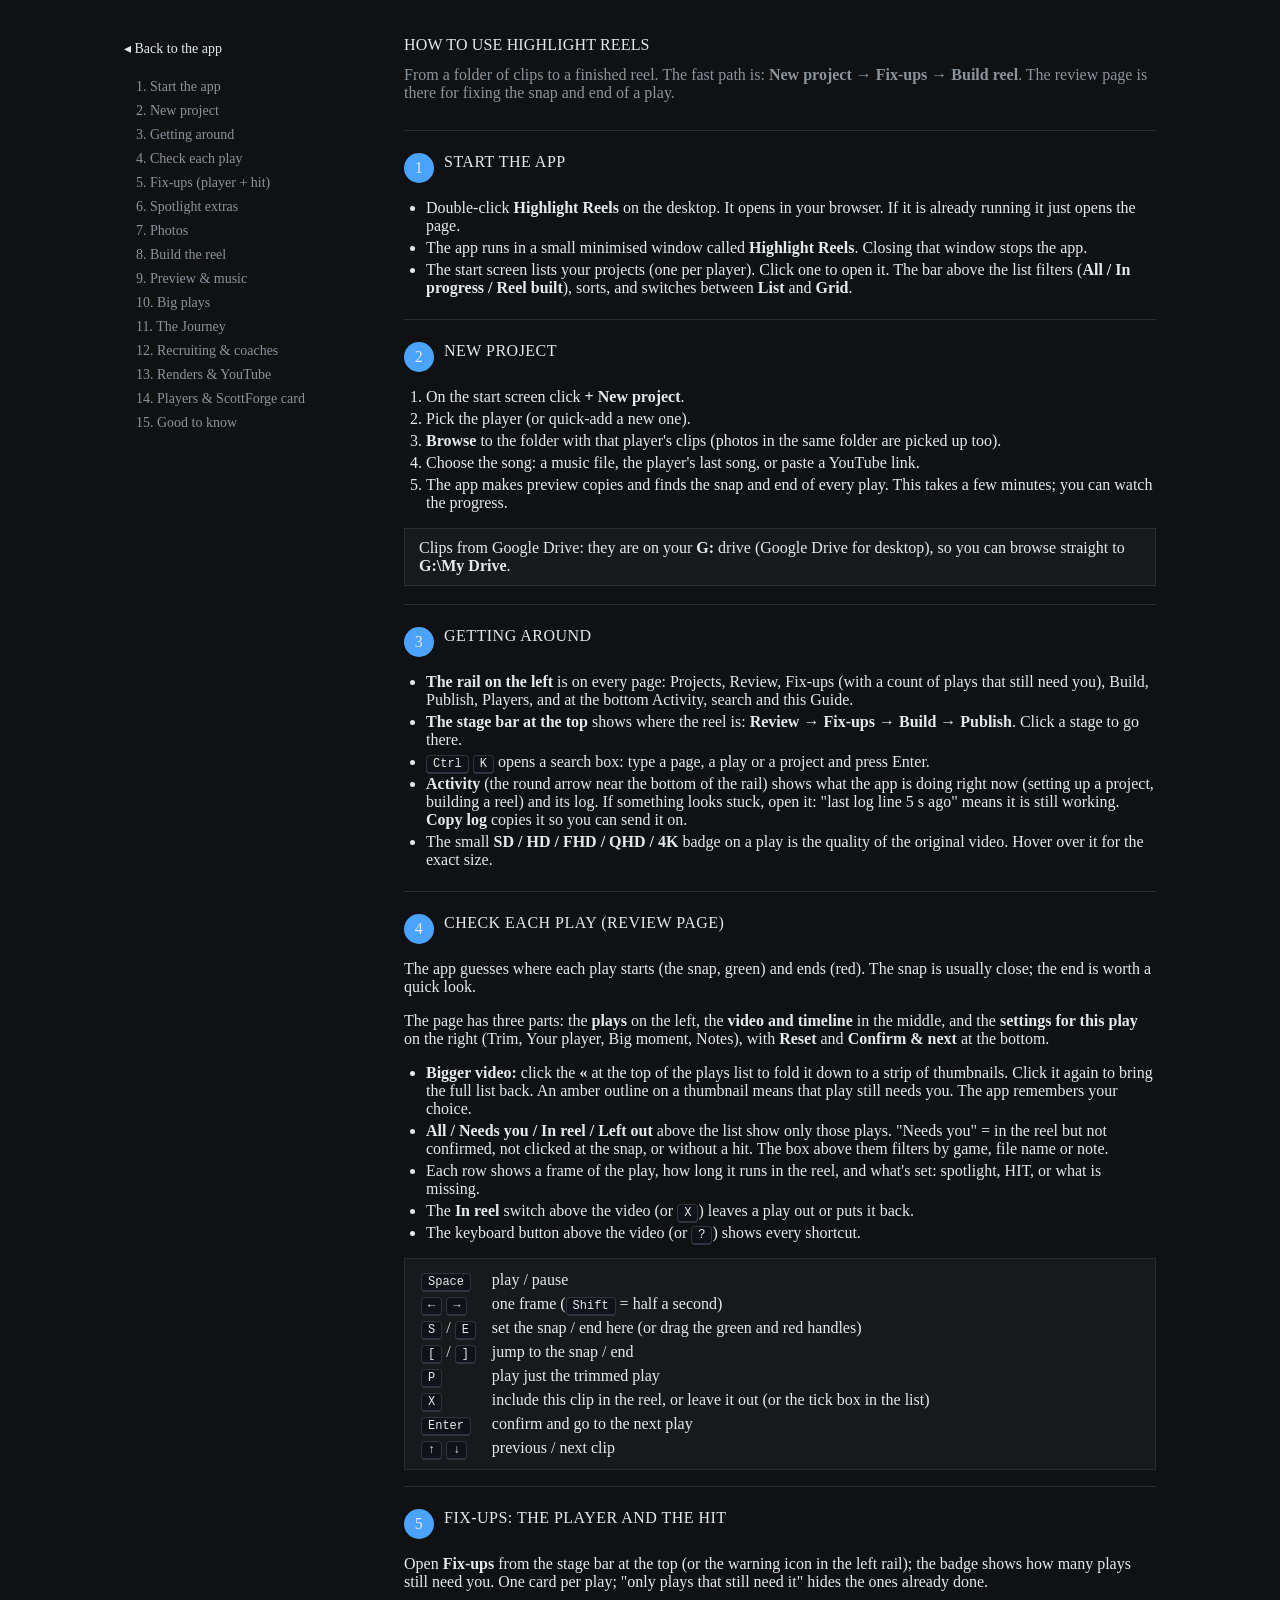
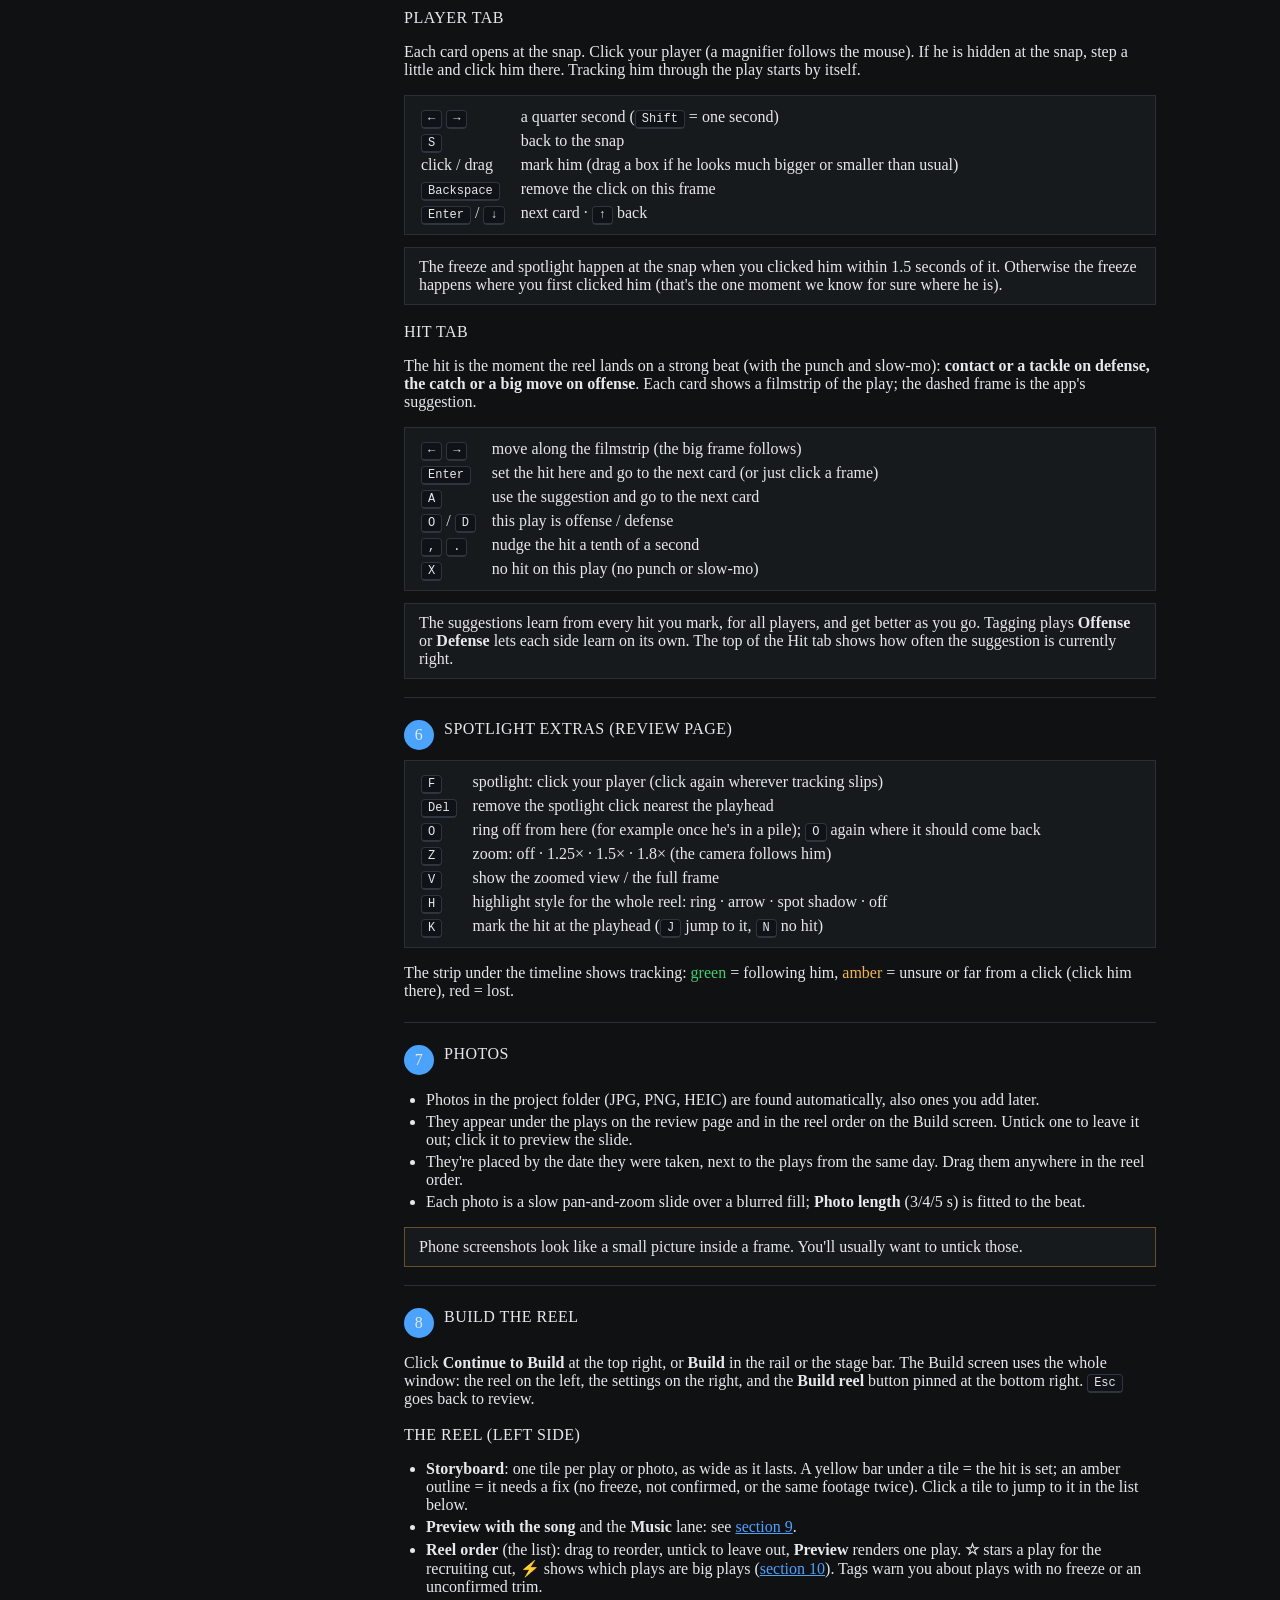
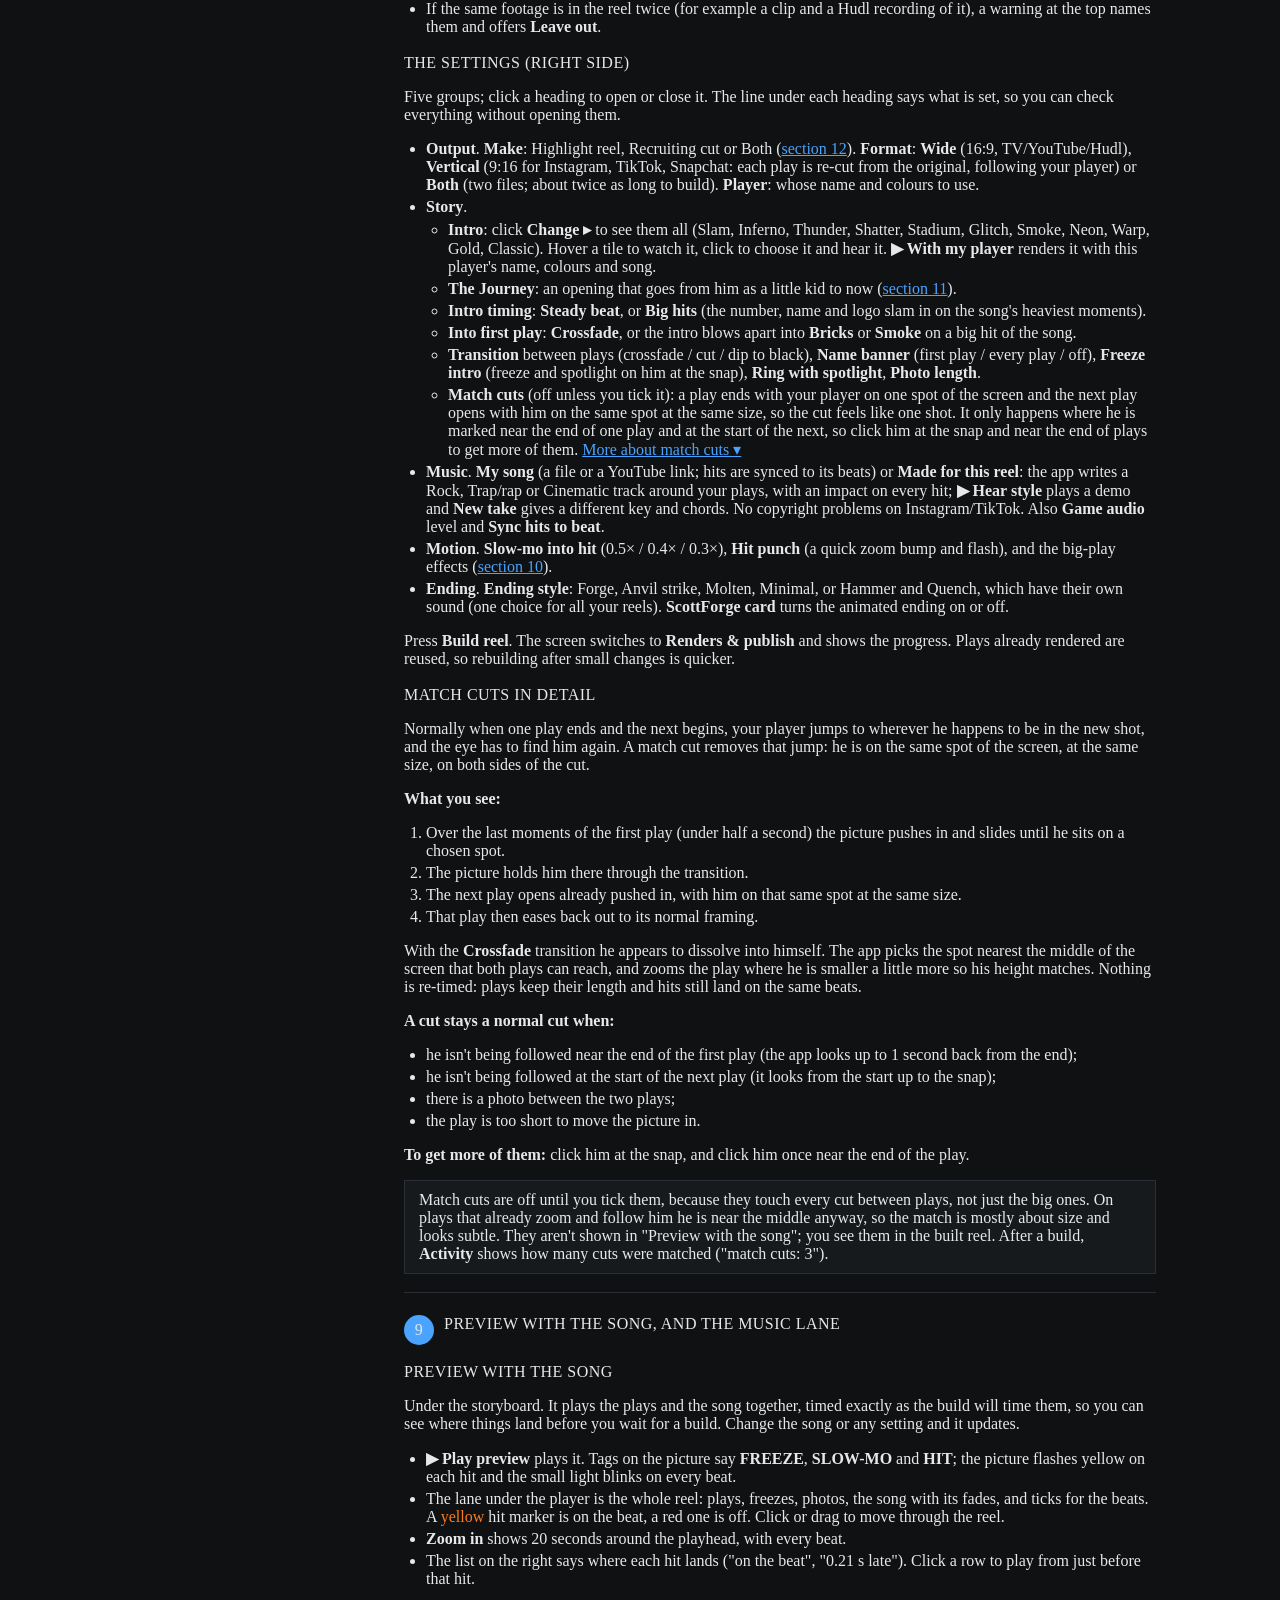
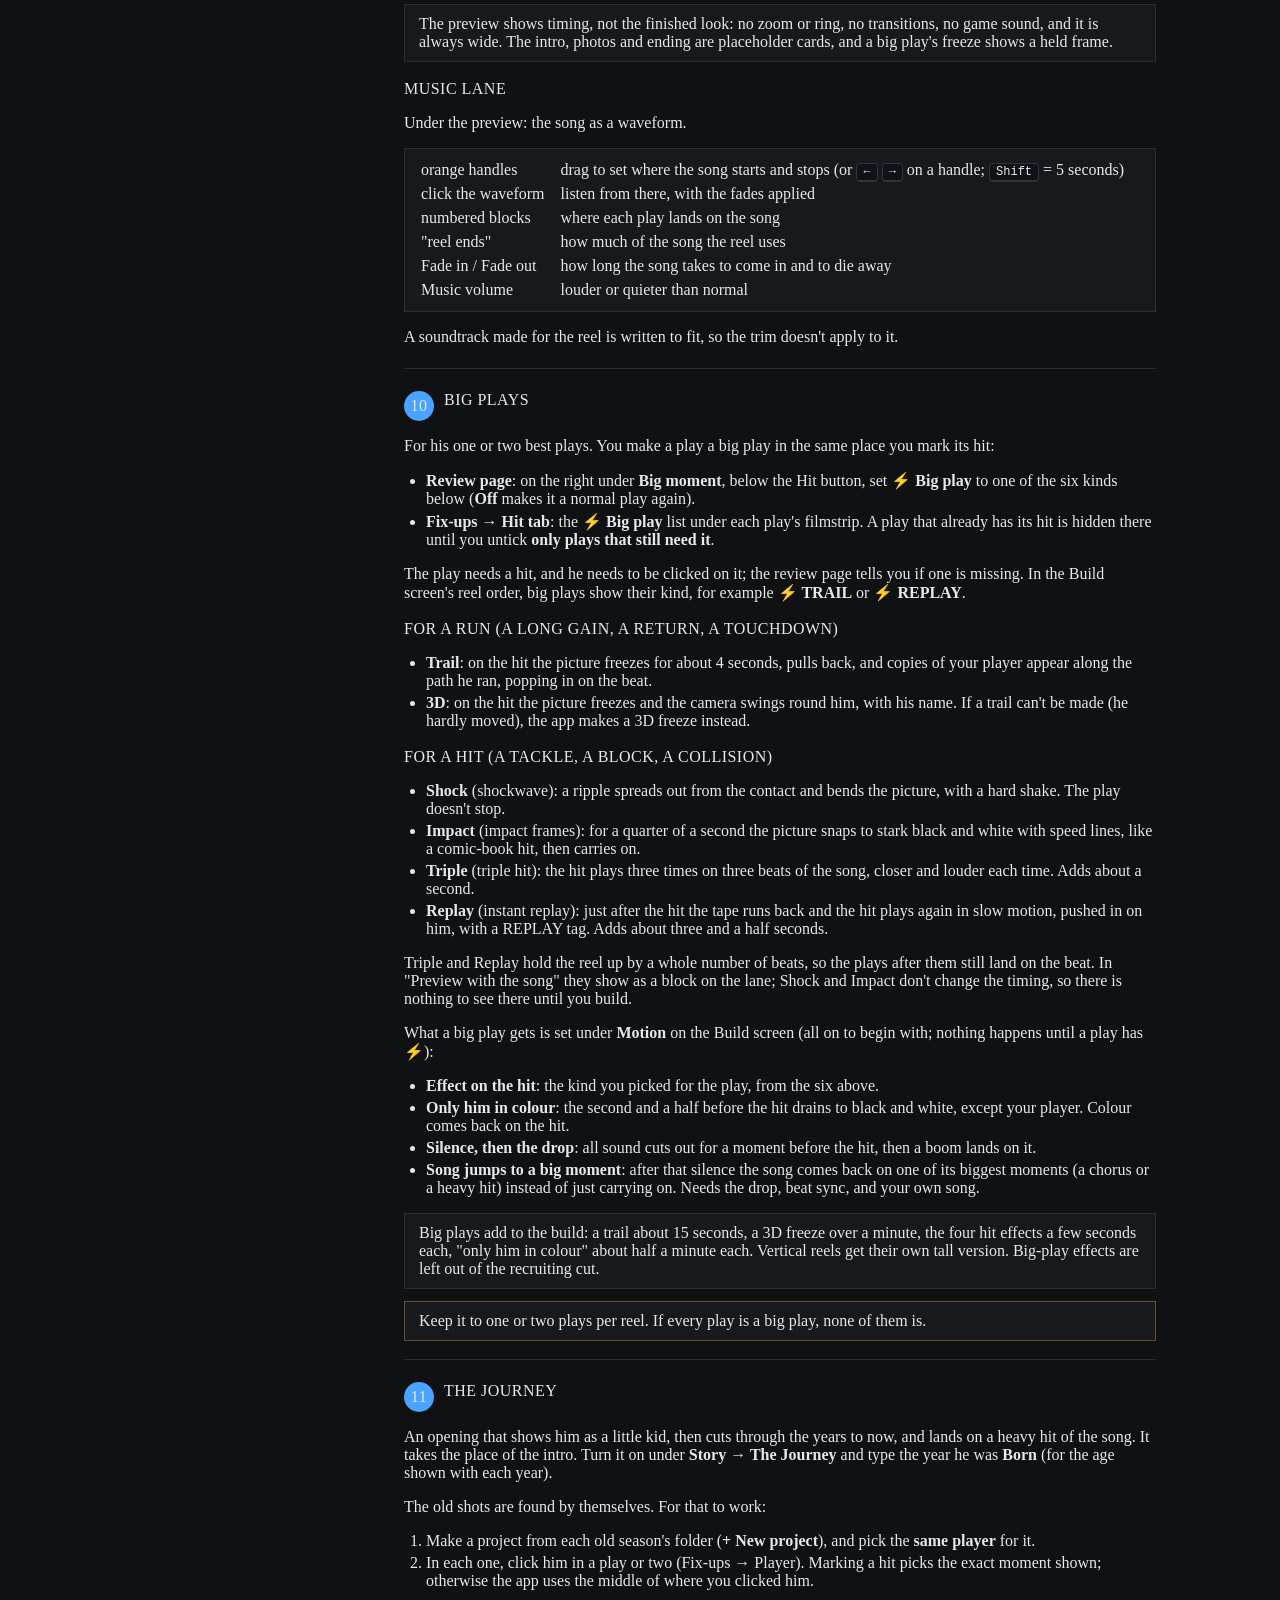
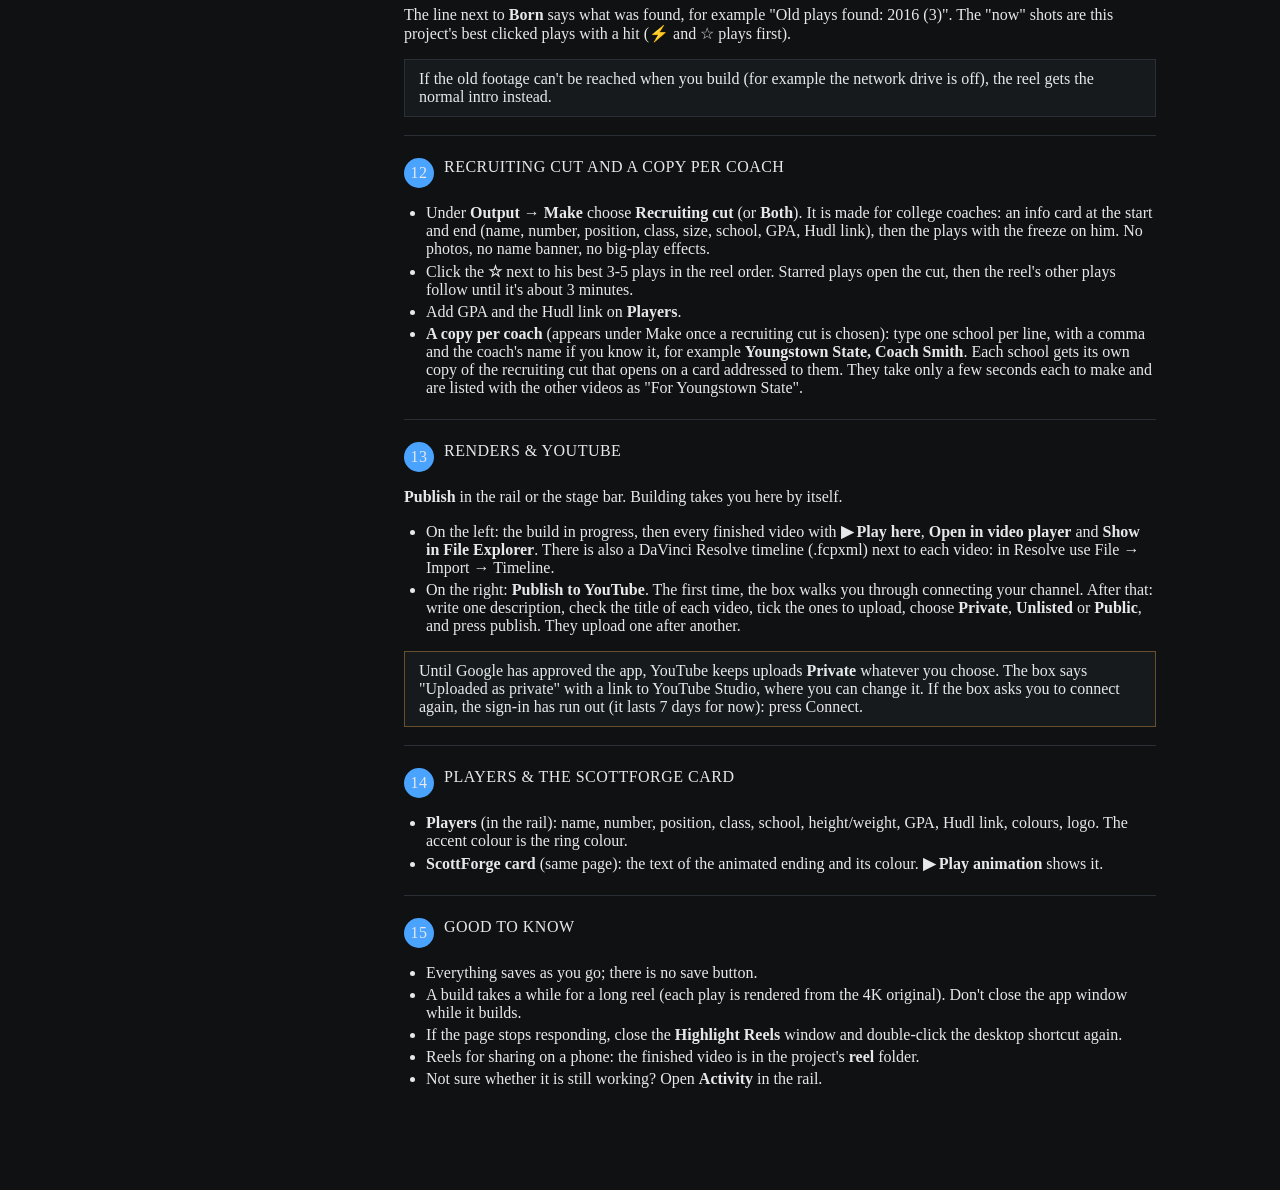
==== commit 5e0da20f: "Hit effects for big plays, a play's render retried when the encoder quits, guide - Four more big-pla" ====
--- a/hlv/static/guide.html
+++ b/hlv/static/guide.html
@@ -208,13 +208,32 @@
           <li><b>Intro timing</b>: <b>Steady beat</b>, or <b>Big hits</b> (the number, name and logo slam in on the song's heaviest moments).</li>
           <li><b>Into first play</b>: <b>Crossfade</b>, or the intro blows apart into <b>Bricks</b> or <b>Smoke</b> on a big hit of the song.</li>
           <li><b>Transition</b> between plays (crossfade / cut / dip to black), <b>Name banner</b> (first play / every play / off), <b>Freeze intro</b> (freeze and spotlight on him at the snap), <b>Ring with spotlight</b>, <b>Photo length</b>.</li>
-          <li><b>Match cuts</b> (off unless you tick it): a play ends with your player on one spot of the screen and the next play opens with him on the same spot at the same size, so the cut feels like one shot. It only happens where he is marked near the end of one play and at the start of the next, so click him at the snap and near the end of plays to get more of them.</li>
+          <li><b>Match cuts</b> (off unless you tick it): a play ends with your player on one spot of the screen and the next play opens with him on the same spot at the same size, so the cut feels like one shot. It only happens where he is marked near the end of one play and at the start of the next, so click him at the snap and near the end of plays to get more of them. <a href="#matchcuts">More about match cuts ▾</a></li>
         </ul></li>
       <li><b class="ui">Music</b>. <b>My song</b> (a file or a YouTube link; hits are synced to its beats) or <b>Made for this reel</b>: the app writes a Rock, Trap/rap or Cinematic track around your plays, with an impact on every hit; <b class="ui">▶ Hear style</b> plays a demo and <b class="ui">New take</b> gives a different key and chords. No copyright problems on Instagram/TikTok. Also <b>Game audio</b> level and <b>Sync hits to beat</b>.</li>
       <li><b class="ui">Motion</b>. <b>Slow-mo into hit</b> (0.5× / 0.4× / 0.3×), <b>Hit punch</b> (a quick zoom bump and flash), and the big-play effects (<a href="#big">section 10</a>).</li>
       <li><b class="ui">Ending</b>. <b>Ending style</b>: Forge, Anvil strike, Molten, Minimal, or Hammer and Quench, which have their own sound (one choice for all your reels). <b>ScottForge card</b> turns the animated ending on or off.</li>
     </ul>
     <p>Press <b class="ui">Build reel</b>. The screen switches to <b>Renders &amp; publish</b> and shows the progress. Plays already rendered are reused, so rebuilding after small changes is quicker.</p>
+    <h3 id="matchcuts">Match cuts in detail</h3>
+    <p>Normally when one play ends and the next begins, your player jumps to wherever he happens to be in the new shot, and the eye has to find him again. A match cut removes that jump: he is on the same spot of the screen, at the same size, on both sides of the cut.</p>
+    <p><b>What you see:</b></p>
+    <ol>
+      <li>Over the last moments of the first play (under half a second) the picture pushes in and slides until he sits on a chosen spot.</li>
+      <li>The picture holds him there through the transition.</li>
+      <li>The next play opens already pushed in, with him on that same spot at the same size.</li>
+      <li>That play then eases back out to its normal framing.</li>
+    </ol>
+    <p>With the <b class="ui">Crossfade</b> transition he appears to dissolve into himself. The app picks the spot nearest the middle of the screen that both plays can reach, and zooms the play where he is smaller a little more so his height matches. Nothing is re-timed: plays keep their length and hits still land on the same beats.</p>
+    <p><b>A cut stays a normal cut when:</b></p>
+    <ul>
+      <li>he isn't being followed near the end of the first play (the app looks up to 1 second back from the end);</li>
+      <li>he isn't being followed at the start of the next play (it looks from the start up to the snap);</li>
+      <li>there is a photo between the two plays;</li>
+      <li>the play is too short to move the picture in.</li>
+    </ul>
+    <p><b>To get more of them:</b> click him at the snap, and click him once near the end of the play.</p>
+    <div class="tip">Match cuts are off until you tick them, because they touch every cut between plays, not just the big ones. On plays that already zoom and follow him he is near the middle anyway, so the match is mostly about size and looks subtle. They aren't shown in "Preview with the song"; you see them in the built reel. After a build, <b class="ui">Activity</b> shows how many cuts were matched ("match cuts: 3").</div>
   </section>
 
   <section id="song">
@@ -245,22 +264,31 @@
     <h2><span class="n">10</span>Big plays</h2>
     <p>For his one or two best plays. You make a play a big play in the same place you mark its hit:</p>
     <ul>
-      <li><b class="ui">Review page</b>: on the right under <b>Big moment</b>, below the Hit button, set <b>⚡ Big play</b> to <b>Trail</b> or <b>3D</b> (<b>Off</b> makes it a normal play again).</li>
-      <li><b class="ui">Fix-ups → Hit tab</b>: the <b>⚡ Trail</b> and <b>⚡ 3D</b> buttons under each play's filmstrip. Click the lit one again to turn it off. A play that already has its hit is hidden there until you untick <b>only plays that still need it</b>.</li>
-    </ul>
-    <p>The play needs a hit, and he needs to be clicked on it; the review page tells you if one is missing. In the Build screen's reel order, big plays show <b>⚡ TRAIL</b> or <b>⚡ 3D</b>.</p>
+      <li><b class="ui">Review page</b>: on the right under <b>Big moment</b>, below the Hit button, set <b>⚡ Big play</b> to one of the six kinds below (<b>Off</b> makes it a normal play again).</li>
+      <li><b class="ui">Fix-ups → Hit tab</b>: the <b>⚡ Big play</b> list under each play's filmstrip. A play that already has its hit is hidden there until you untick <b>only plays that still need it</b>.</li>
+    </ul>
+    <p>The play needs a hit, and he needs to be clicked on it; the review page tells you if one is missing. In the Build screen's reel order, big plays show their kind, for example <b>⚡ TRAIL</b> or <b>⚡ REPLAY</b>.</p>
+    <h3>For a run (a long gain, a return, a touchdown)</h3>
     <ul>
       <li><b class="ui">Trail</b>: on the hit the picture freezes for about 4 seconds, pulls back, and copies of your player appear along the path he ran, popping in on the beat.</li>
       <li><b class="ui">3D</b>: on the hit the picture freezes and the camera swings round him, with his name. If a trail can't be made (he hardly moved), the app makes a 3D freeze instead.</li>
     </ul>
+    <h3>For a hit (a tackle, a block, a collision)</h3>
+    <ul>
+      <li><b class="ui">Shock</b> (shockwave): a ripple spreads out from the contact and bends the picture, with a hard shake. The play doesn't stop.</li>
+      <li><b class="ui">Impact</b> (impact frames): for a quarter of a second the picture snaps to stark black and white with speed lines, like a comic-book hit, then carries on.</li>
+      <li><b class="ui">Triple</b> (triple hit): the hit plays three times on three beats of the song, closer and louder each time. Adds about a second.</li>
+      <li><b class="ui">Replay</b> (instant replay): just after the hit the tape runs back and the hit plays again in slow motion, pushed in on him, with a REPLAY tag. Adds about three and a half seconds.</li>
+    </ul>
+    <p>Triple and Replay hold the reel up by a whole number of beats, so the plays after them still land on the beat. In "Preview with the song" they show as a block on the lane; Shock and Impact don't change the timing, so there is nothing to see there until you build.</p>
     <p>What a big play gets is set under <b class="ui">Motion</b> on the Build screen (all on to begin with; nothing happens until a play has ⚡):</p>
     <ul>
-      <li><b class="ui">Freeze on the hit</b>: the trail or 3D freeze above.</li>
+      <li><b class="ui">Effect on the hit</b>: the kind you picked for the play, from the six above.</li>
       <li><b class="ui">Only him in colour</b>: the second and a half before the hit drains to black and white, except your player. Colour comes back on the hit.</li>
       <li><b class="ui">Silence, then the drop</b>: all sound cuts out for a moment before the hit, then a boom lands on it.</li>
       <li><b class="ui">Song jumps to a big moment</b>: after that silence the song comes back on one of its biggest moments (a chorus or a heavy hit) instead of just carrying on. Needs the drop, beat sync, and your own song.</li>
     </ul>
-    <div class="tip">Big plays add to the build: a trail about 15 seconds, a 3D freeze over a minute, "only him in colour" about half a minute each. Vertical reels get their own tall version. Big-play effects are left out of the recruiting cut.</div>
+    <div class="tip">Big plays add to the build: a trail about 15 seconds, a 3D freeze over a minute, the four hit effects a few seconds each, "only him in colour" about half a minute each. Vertical reels get their own tall version. Big-play effects are left out of the recruiting cut.</div>
     <div class="tip warn">Keep it to one or two plays per reel. If every play is a big play, none of them is.</div>
   </section>
 
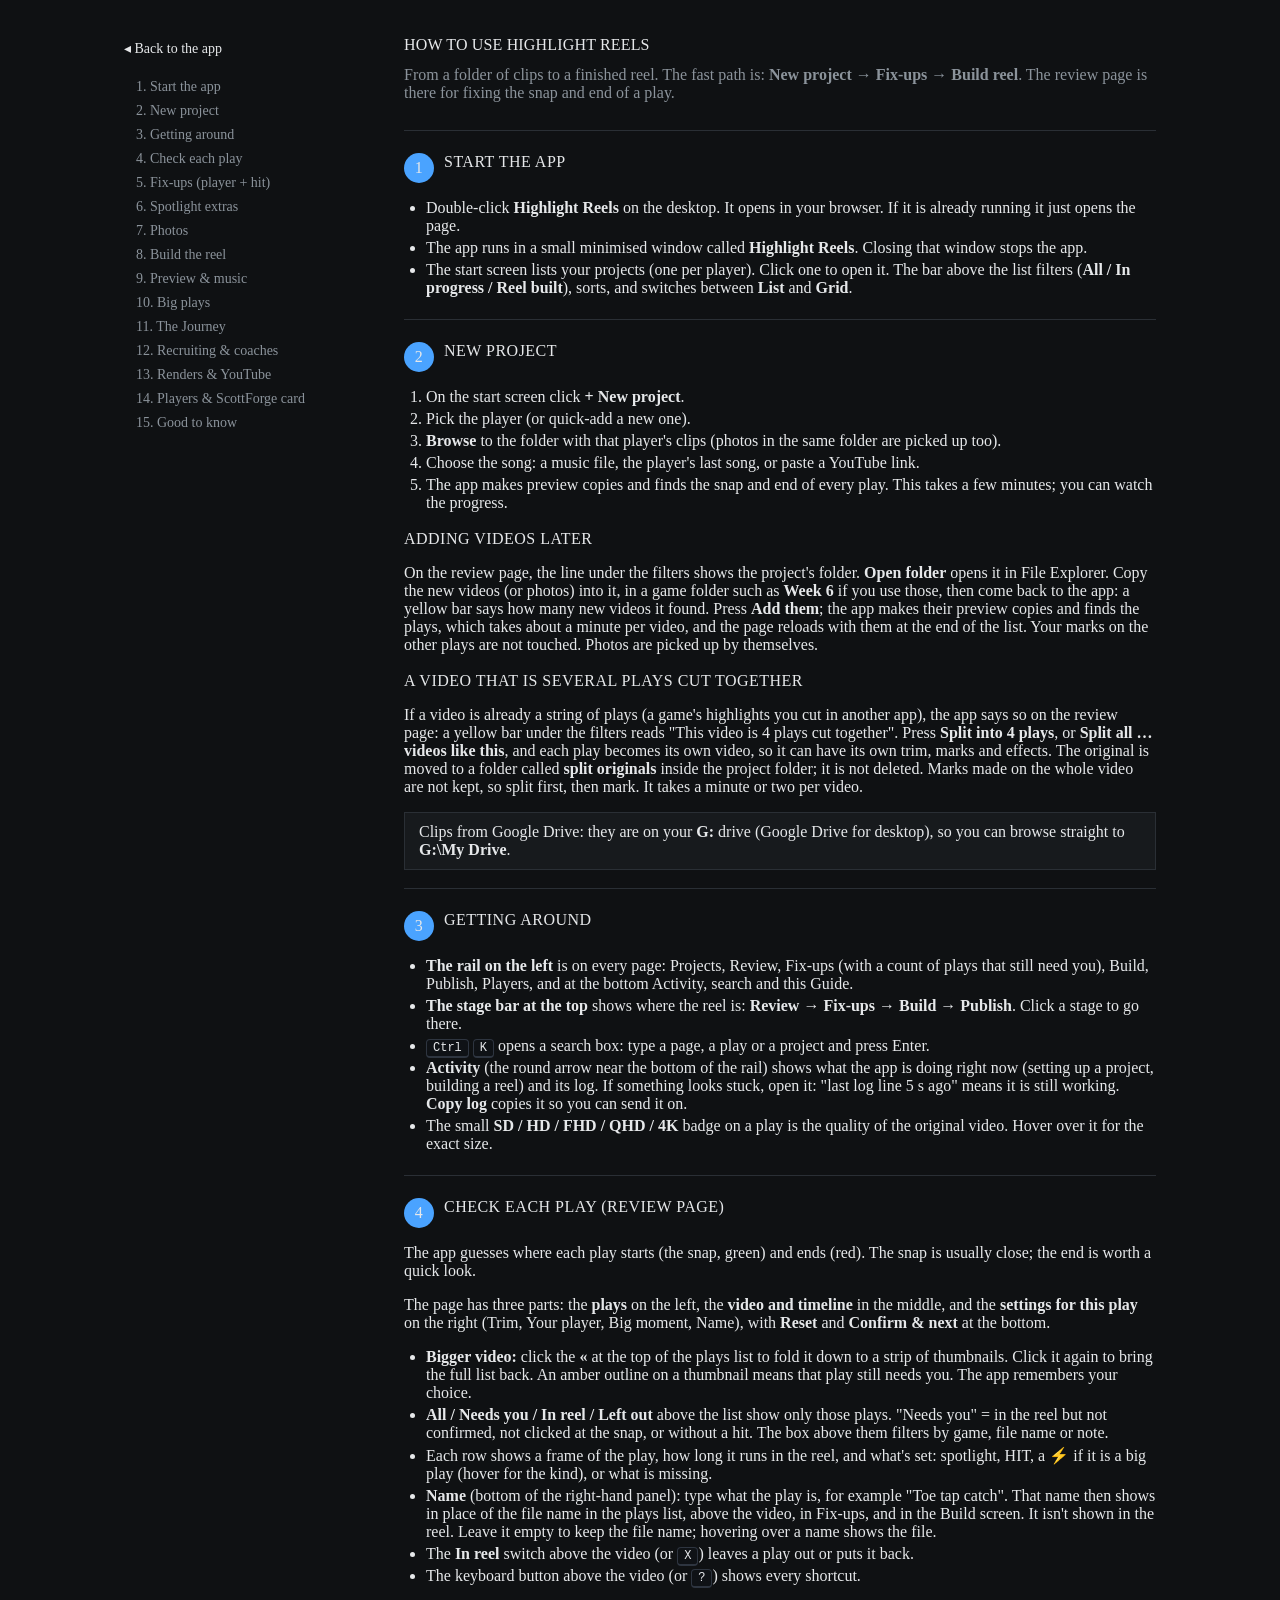
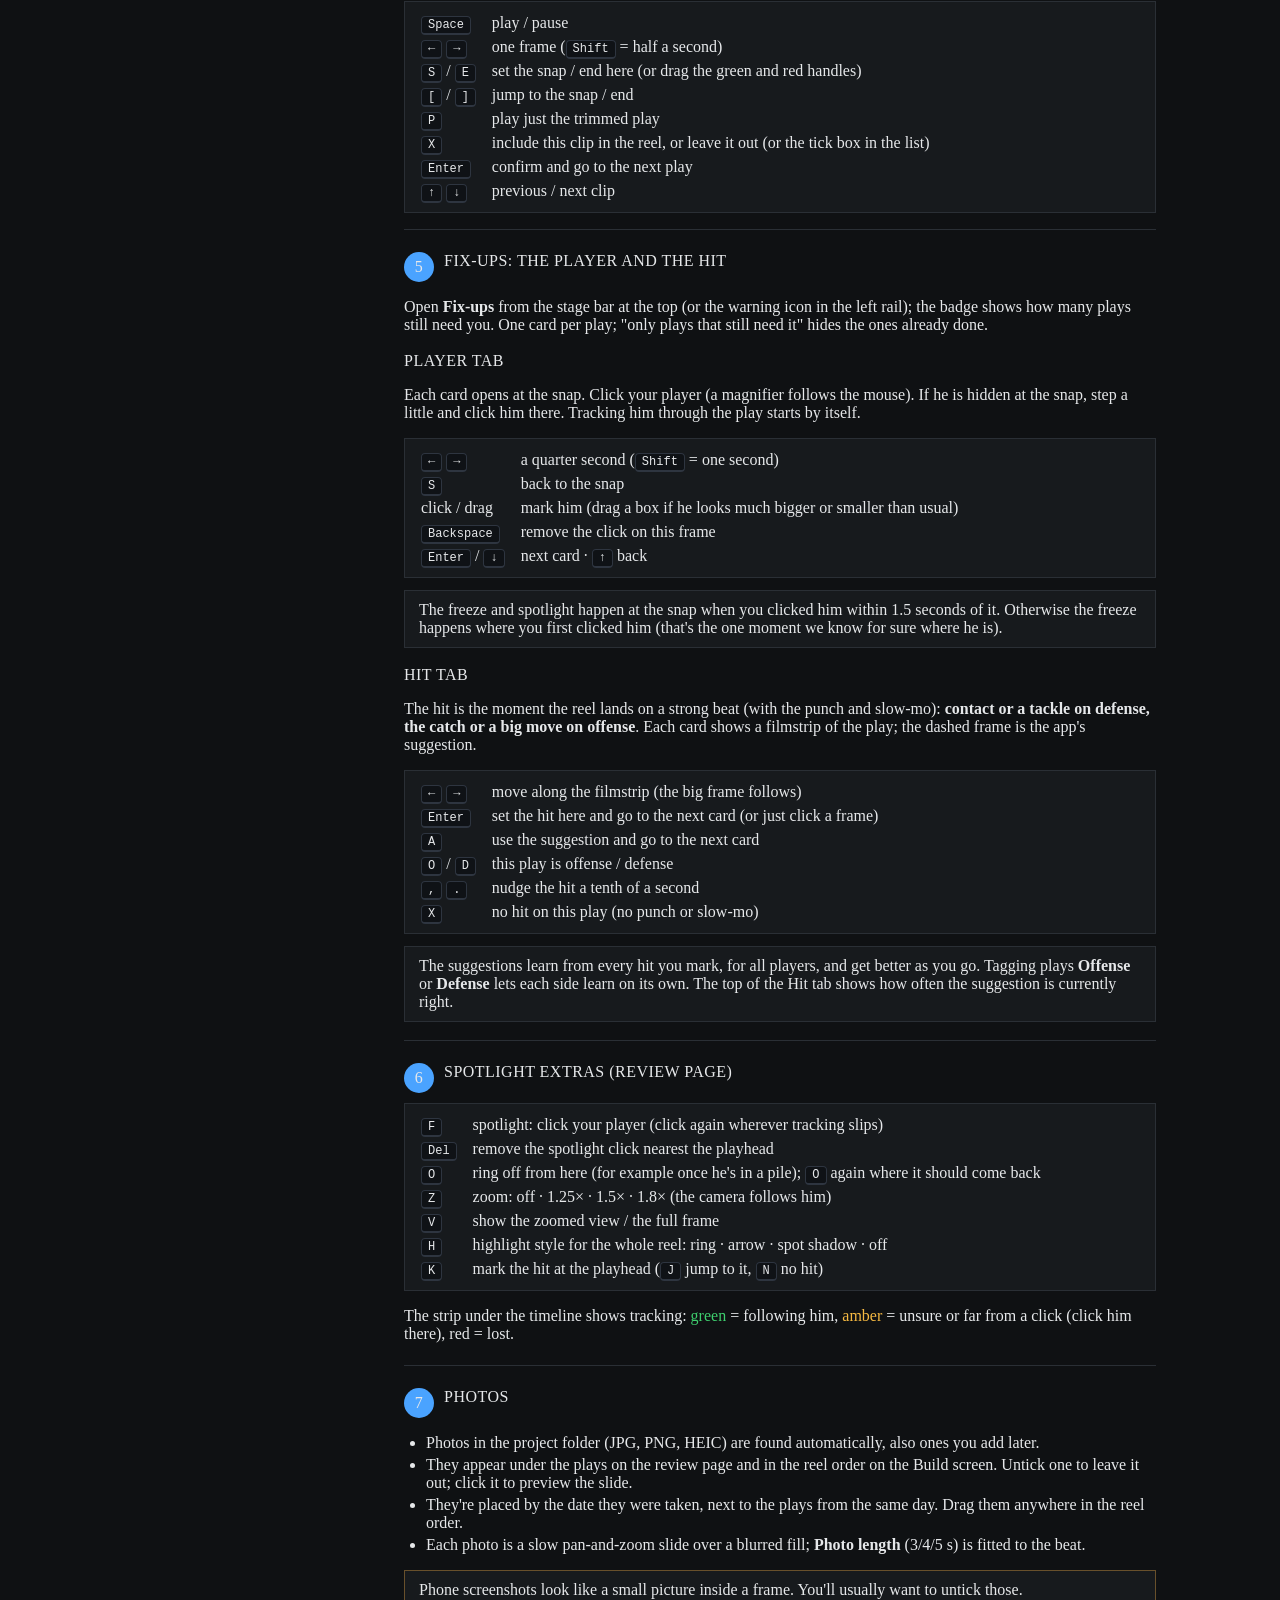
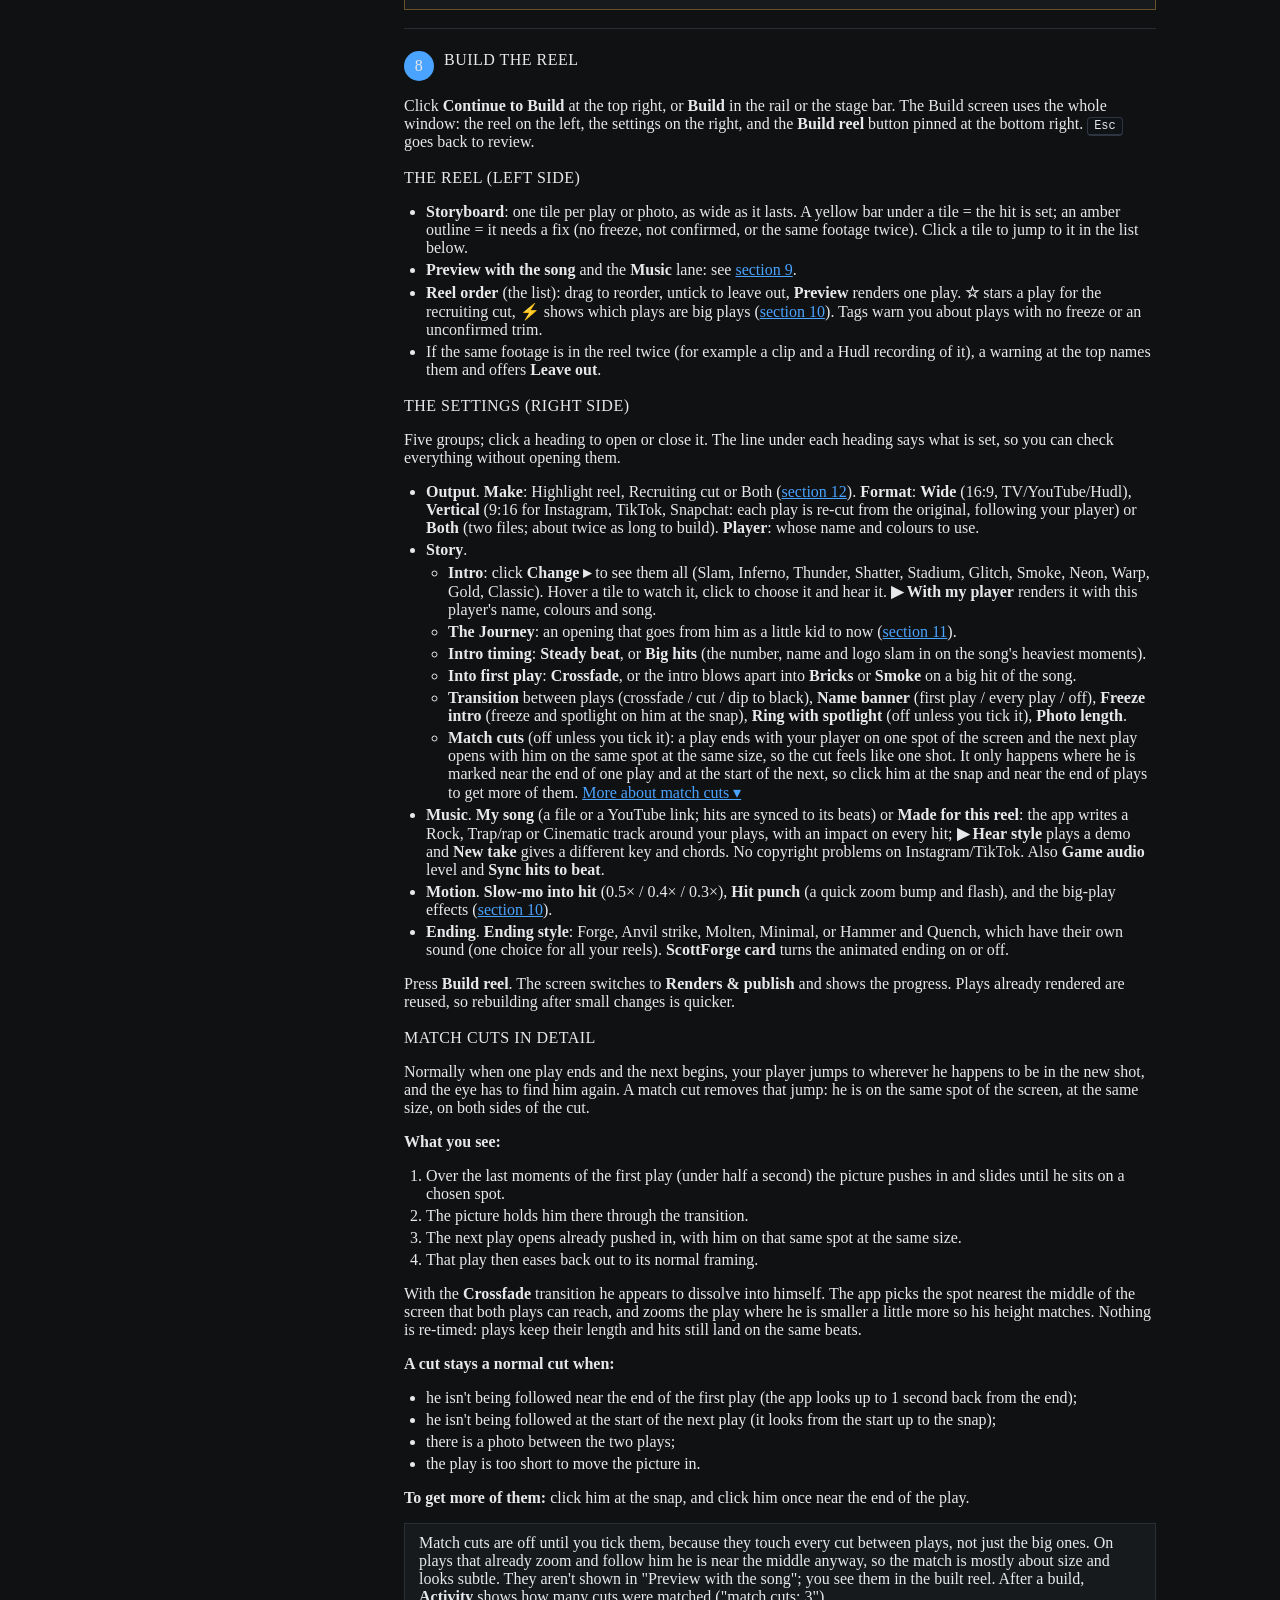
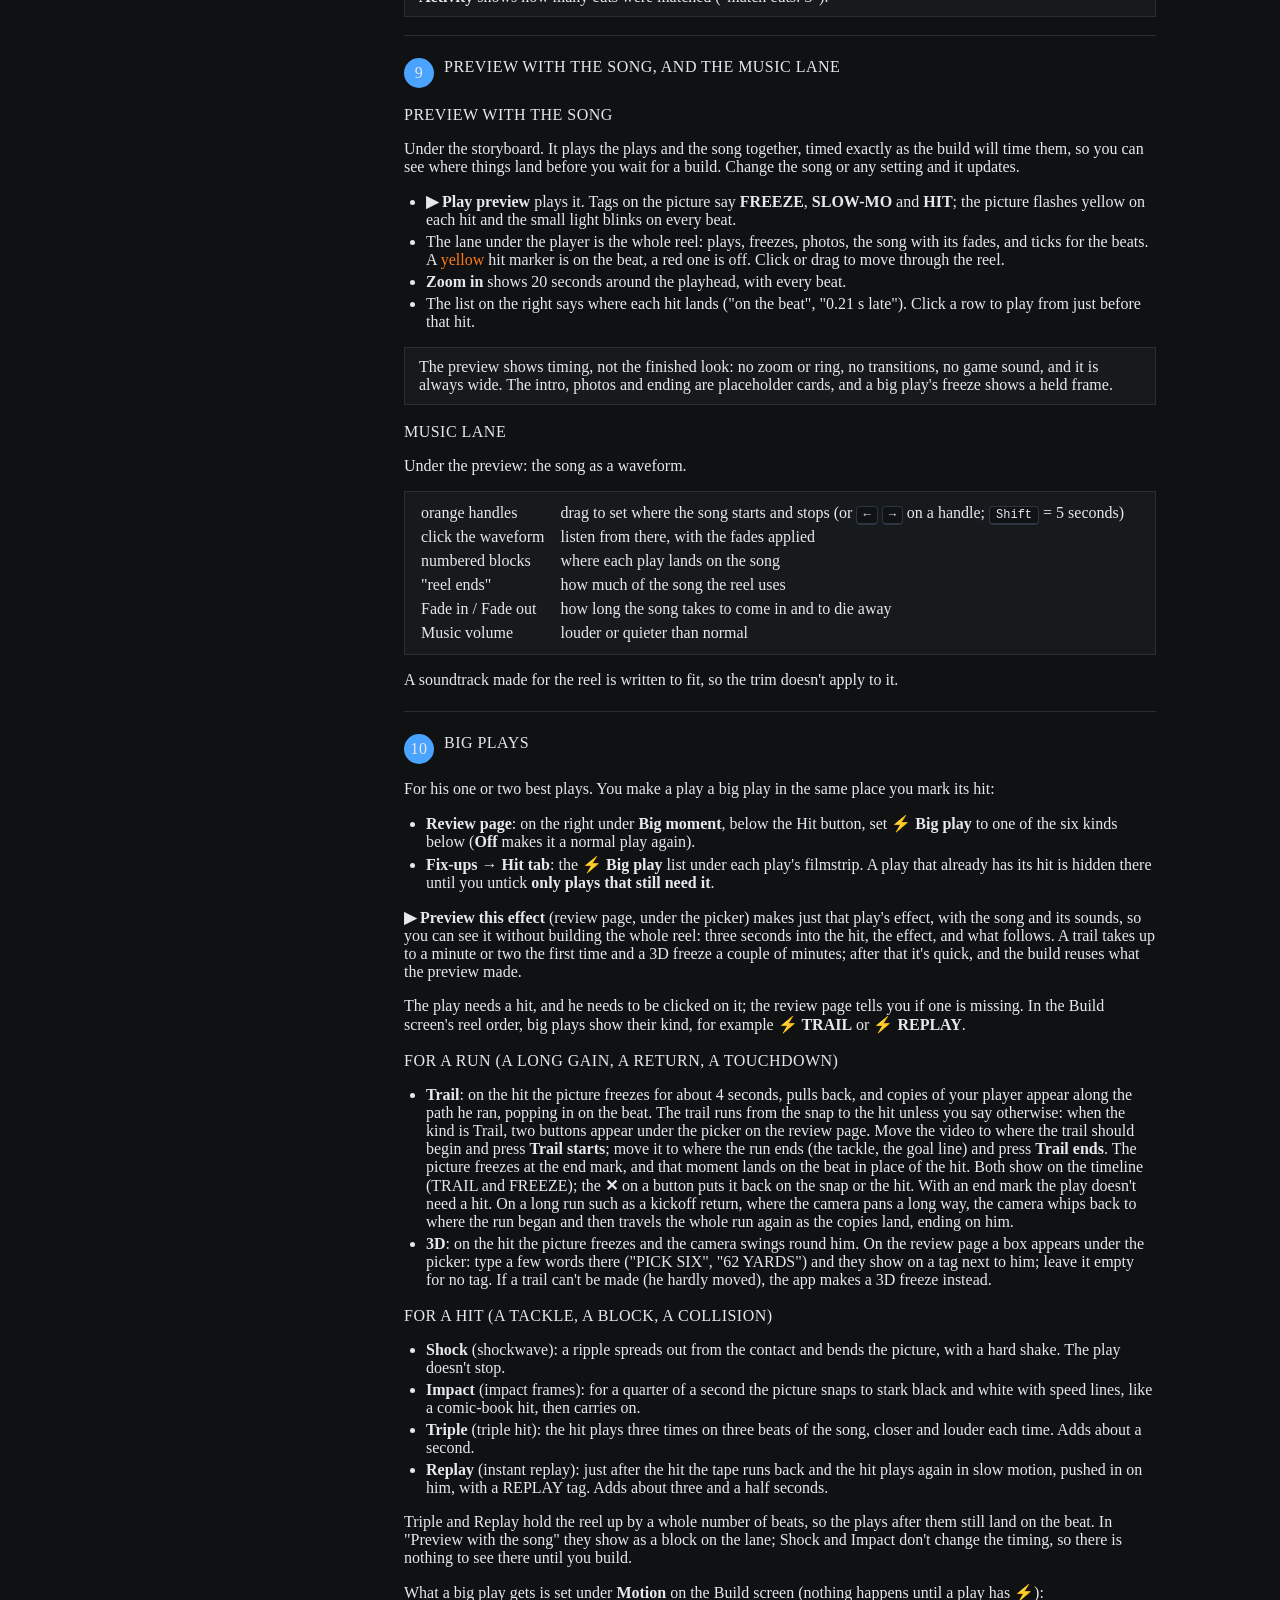
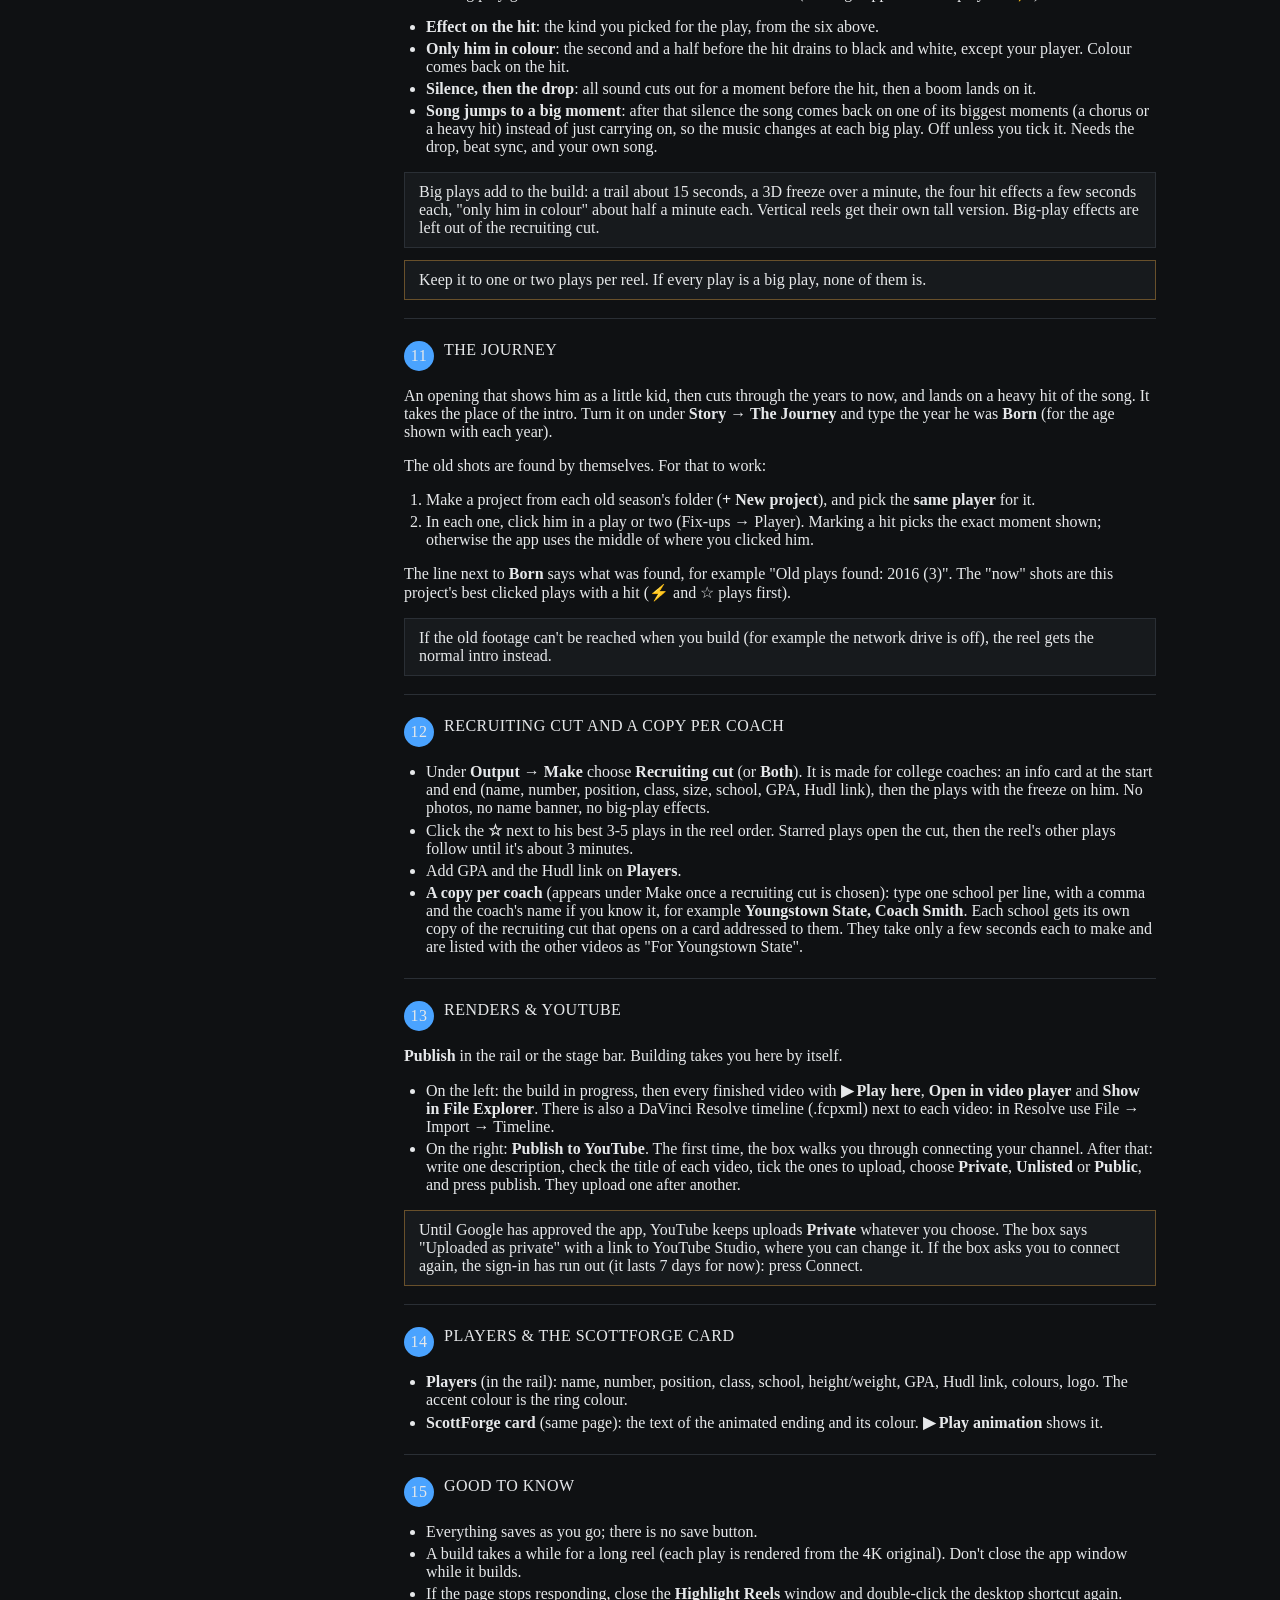
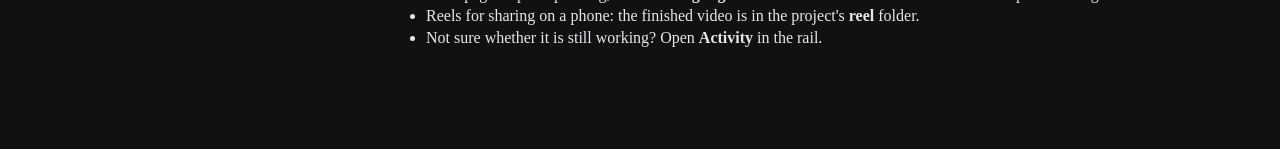
==== commit 710c4dae: "Trail over a whole run with its own marks, effect preview, adding and splitting videos, play names -" ====
--- a/hlv/static/guide.html
+++ b/hlv/static/guide.html
@@ -99,6 +99,10 @@
       <li>Choose the song: a music file, the player's last song, or paste a YouTube link.</li>
       <li>The app makes preview copies and finds the snap and end of every play. This takes a few minutes; you can watch the progress.</li>
     </ol>
+    <h3>Adding videos later</h3>
+    <p>On the review page, the line under the filters shows the project's folder. <b class="ui">Open folder</b> opens it in File Explorer. Copy the new videos (or photos) into it, in a game folder such as <b>Week 6</b> if you use those, then come back to the app: a yellow bar says how many new videos it found. Press <b class="ui">Add them</b>; the app makes their preview copies and finds the plays, which takes about a minute per video, and the page reloads with them at the end of the list. Your marks on the other plays are not touched. Photos are picked up by themselves.</p>
+    <h3>A video that is several plays cut together</h3>
+    <p>If a video is already a string of plays (a game's highlights you cut in another app), the app says so on the review page: a yellow bar under the filters reads "This video is 4 plays cut together". Press <b class="ui">Split into 4 plays</b>, or <b class="ui">Split all … videos like this</b>, and each play becomes its own video, so it can have its own trim, marks and effects. The original is moved to a folder called <b>split originals</b> inside the project folder; it is not deleted. Marks made on the whole video are not kept, so split first, then mark. It takes a minute or two per video.</p>
     <div class="tip">Clips from Google Drive: they are on your <b>G:</b> drive (Google Drive for desktop), so you can browse straight to <b>G:\My Drive</b>.</div>
   </section>
 
@@ -116,11 +120,12 @@
   <section id="review">
     <h2><span class="n">4</span>Check each play (review page)</h2>
     <p>The app guesses where each play starts (the snap, green) and ends (red). The snap is usually close; the end is worth a quick look.</p>
-    <p>The page has three parts: the <b>plays</b> on the left, the <b>video and timeline</b> in the middle, and the <b>settings for this play</b> on the right (Trim, Your player, Big moment, Notes), with <b class="ui">Reset</b> and <b class="ui">Confirm &amp; next</b> at the bottom.</p>
+    <p>The page has three parts: the <b>plays</b> on the left, the <b>video and timeline</b> in the middle, and the <b>settings for this play</b> on the right (Trim, Your player, Big moment, Name), with <b class="ui">Reset</b> and <b class="ui">Confirm &amp; next</b> at the bottom.</p>
     <ul>
       <li><b class="ui">Bigger video:</b> click the <b>«</b> at the top of the plays list to fold it down to a strip of thumbnails. Click it again to bring the full list back. An amber outline on a thumbnail means that play still needs you. The app remembers your choice.</li>
       <li><b class="ui">All / Needs you / In reel / Left out</b> above the list show only those plays. "Needs you" = in the reel but not confirmed, not clicked at the snap, or without a hit. The box above them filters by game, file name or note.</li>
-      <li>Each row shows a frame of the play, how long it runs in the reel, and what's set: spotlight, HIT, or what is missing.</li>
+      <li>Each row shows a frame of the play, how long it runs in the reel, and what's set: spotlight, HIT, a <b>⚡</b> if it is a big play (hover for the kind), or what is missing.</li>
+      <li><b class="ui">Name</b> (bottom of the right-hand panel): type what the play is, for example "Toe tap catch". That name then shows in place of the file name in the plays list, above the video, in Fix-ups, and in the Build screen. It isn't shown in the reel. Leave it empty to keep the file name; hovering over a name shows the file.</li>
       <li>The <b class="ui">In reel</b> switch above the video (or <kbd>X</kbd>) leaves a play out or puts it back.</li>
       <li>The keyboard button above the video (or <kbd>?</kbd>) shows every shortcut.</li>
     </ul>
@@ -207,7 +212,7 @@
           <li><b>The Journey</b>: an opening that goes from him as a little kid to now (<a href="#journey">section 11</a>).</li>
           <li><b>Intro timing</b>: <b>Steady beat</b>, or <b>Big hits</b> (the number, name and logo slam in on the song's heaviest moments).</li>
           <li><b>Into first play</b>: <b>Crossfade</b>, or the intro blows apart into <b>Bricks</b> or <b>Smoke</b> on a big hit of the song.</li>
-          <li><b>Transition</b> between plays (crossfade / cut / dip to black), <b>Name banner</b> (first play / every play / off), <b>Freeze intro</b> (freeze and spotlight on him at the snap), <b>Ring with spotlight</b>, <b>Photo length</b>.</li>
+          <li><b>Transition</b> between plays (crossfade / cut / dip to black), <b>Name banner</b> (first play / every play / off), <b>Freeze intro</b> (freeze and spotlight on him at the snap), <b>Ring with spotlight</b> (off unless you tick it), <b>Photo length</b>.</li>
           <li><b>Match cuts</b> (off unless you tick it): a play ends with your player on one spot of the screen and the next play opens with him on the same spot at the same size, so the cut feels like one shot. It only happens where he is marked near the end of one play and at the start of the next, so click him at the snap and near the end of plays to get more of them. <a href="#matchcuts">More about match cuts ▾</a></li>
         </ul></li>
       <li><b class="ui">Music</b>. <b>My song</b> (a file or a YouTube link; hits are synced to its beats) or <b>Made for this reel</b>: the app writes a Rock, Trap/rap or Cinematic track around your plays, with an impact on every hit; <b class="ui">▶ Hear style</b> plays a demo and <b class="ui">New take</b> gives a different key and chords. No copyright problems on Instagram/TikTok. Also <b>Game audio</b> level and <b>Sync hits to beat</b>.</li>
@@ -267,11 +272,12 @@
       <li><b class="ui">Review page</b>: on the right under <b>Big moment</b>, below the Hit button, set <b>⚡ Big play</b> to one of the six kinds below (<b>Off</b> makes it a normal play again).</li>
       <li><b class="ui">Fix-ups → Hit tab</b>: the <b>⚡ Big play</b> list under each play's filmstrip. A play that already has its hit is hidden there until you untick <b>only plays that still need it</b>.</li>
     </ul>
+    <p><b class="ui">▶ Preview this effect</b> (review page, under the picker) makes just that play's effect, with the song and its sounds, so you can see it without building the whole reel: three seconds into the hit, the effect, and what follows. A trail takes up to a minute or two the first time and a 3D freeze a couple of minutes; after that it's quick, and the build reuses what the preview made.</p>
     <p>The play needs a hit, and he needs to be clicked on it; the review page tells you if one is missing. In the Build screen's reel order, big plays show their kind, for example <b>⚡ TRAIL</b> or <b>⚡ REPLAY</b>.</p>
     <h3>For a run (a long gain, a return, a touchdown)</h3>
     <ul>
-      <li><b class="ui">Trail</b>: on the hit the picture freezes for about 4 seconds, pulls back, and copies of your player appear along the path he ran, popping in on the beat.</li>
-      <li><b class="ui">3D</b>: on the hit the picture freezes and the camera swings round him, with his name. If a trail can't be made (he hardly moved), the app makes a 3D freeze instead.</li>
+      <li><b class="ui">Trail</b>: on the hit the picture freezes for about 4 seconds, pulls back, and copies of your player appear along the path he ran, popping in on the beat. The trail runs from the snap to the hit unless you say otherwise: when the kind is Trail, two buttons appear under the picker on the review page. Move the video to where the trail should begin and press <b class="ui">Trail starts</b>; move it to where the run ends (the tackle, the goal line) and press <b class="ui">Trail ends</b>. The picture freezes at the end mark, and that moment lands on the beat in place of the hit. Both show on the timeline (TRAIL and FREEZE); the <b>✕</b> on a button puts it back on the snap or the hit. With an end mark the play doesn't need a hit. On a long run such as a kickoff return, where the camera pans a long way, the camera whips back to where the run began and then travels the whole run again as the copies land, ending on him.</li>
+      <li><b class="ui">3D</b>: on the hit the picture freezes and the camera swings round him. On the review page a box appears under the picker: type a few words there ("PICK SIX", "62 YARDS") and they show on a tag next to him; leave it empty for no tag. If a trail can't be made (he hardly moved), the app makes a 3D freeze instead.</li>
     </ul>
     <h3>For a hit (a tackle, a block, a collision)</h3>
     <ul>
@@ -281,12 +287,12 @@
       <li><b class="ui">Replay</b> (instant replay): just after the hit the tape runs back and the hit plays again in slow motion, pushed in on him, with a REPLAY tag. Adds about three and a half seconds.</li>
     </ul>
     <p>Triple and Replay hold the reel up by a whole number of beats, so the plays after them still land on the beat. In "Preview with the song" they show as a block on the lane; Shock and Impact don't change the timing, so there is nothing to see there until you build.</p>
-    <p>What a big play gets is set under <b class="ui">Motion</b> on the Build screen (all on to begin with; nothing happens until a play has ⚡):</p>
+    <p>What a big play gets is set under <b class="ui">Motion</b> on the Build screen (nothing happens until a play has ⚡):</p>
     <ul>
       <li><b class="ui">Effect on the hit</b>: the kind you picked for the play, from the six above.</li>
       <li><b class="ui">Only him in colour</b>: the second and a half before the hit drains to black and white, except your player. Colour comes back on the hit.</li>
       <li><b class="ui">Silence, then the drop</b>: all sound cuts out for a moment before the hit, then a boom lands on it.</li>
-      <li><b class="ui">Song jumps to a big moment</b>: after that silence the song comes back on one of its biggest moments (a chorus or a heavy hit) instead of just carrying on. Needs the drop, beat sync, and your own song.</li>
+      <li><b class="ui">Song jumps to a big moment</b>: after that silence the song comes back on one of its biggest moments (a chorus or a heavy hit) instead of just carrying on, so the music changes at each big play. Off unless you tick it. Needs the drop, beat sync, and your own song.</li>
     </ul>
     <div class="tip">Big plays add to the build: a trail about 15 seconds, a 3D freeze over a minute, the four hit effects a few seconds each, "only him in colour" about half a minute each. Vertical reels get their own tall version. Big-play effects are left out of the recruiting cut.</div>
     <div class="tip warn">Keep it to one or two plays per reel. If every play is a big play, none of them is.</div>
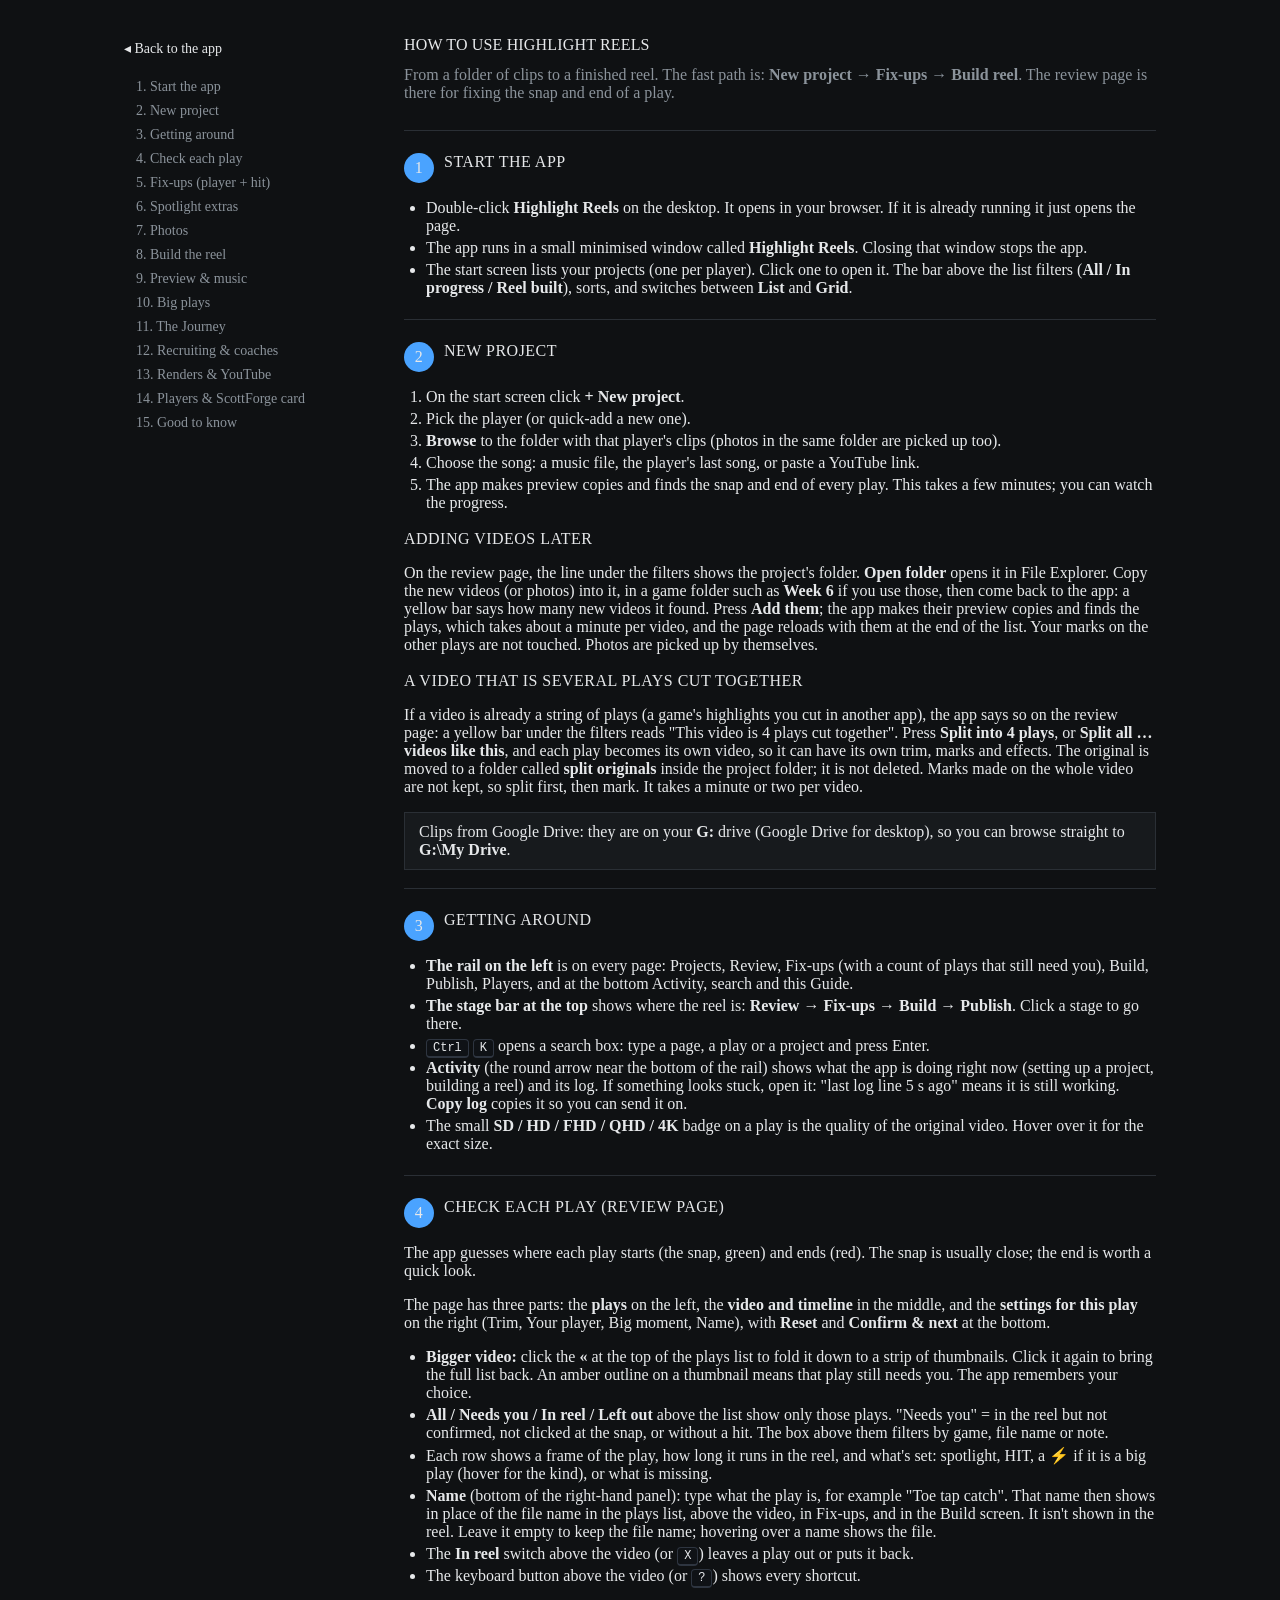
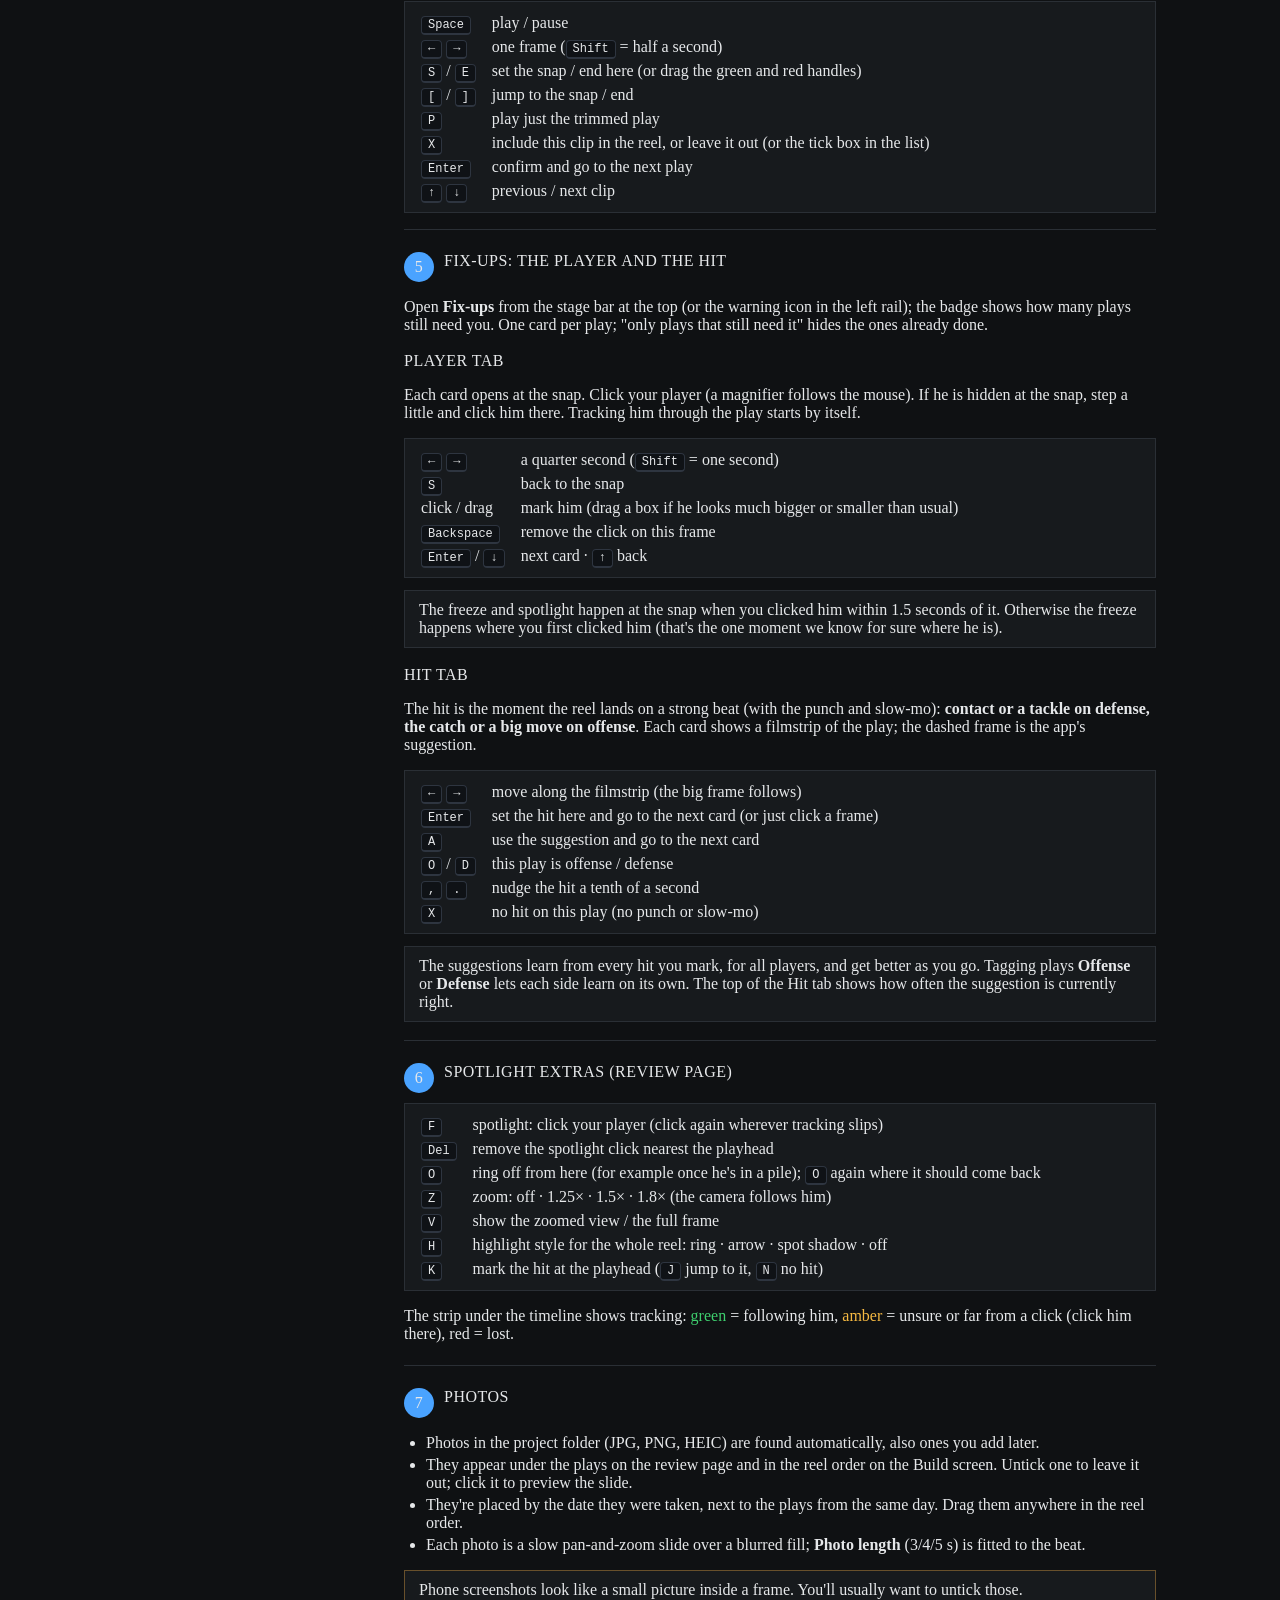
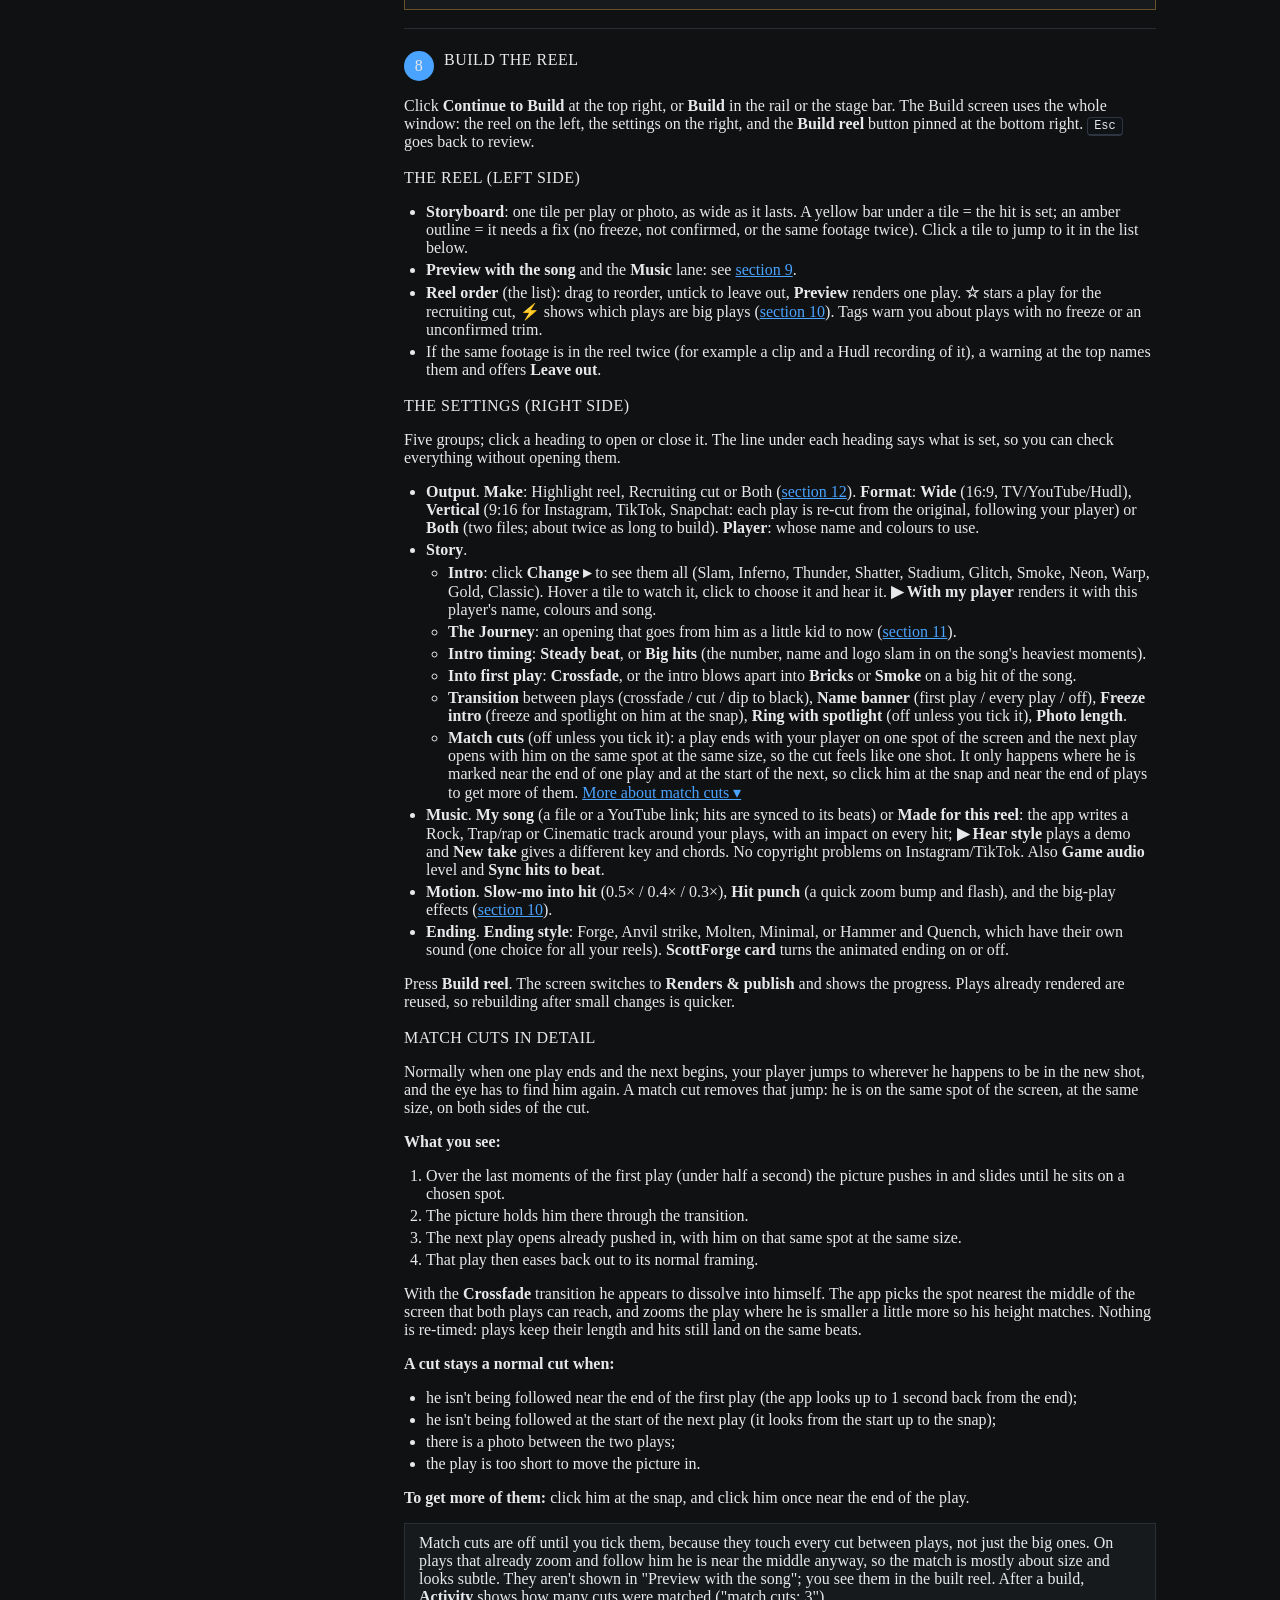
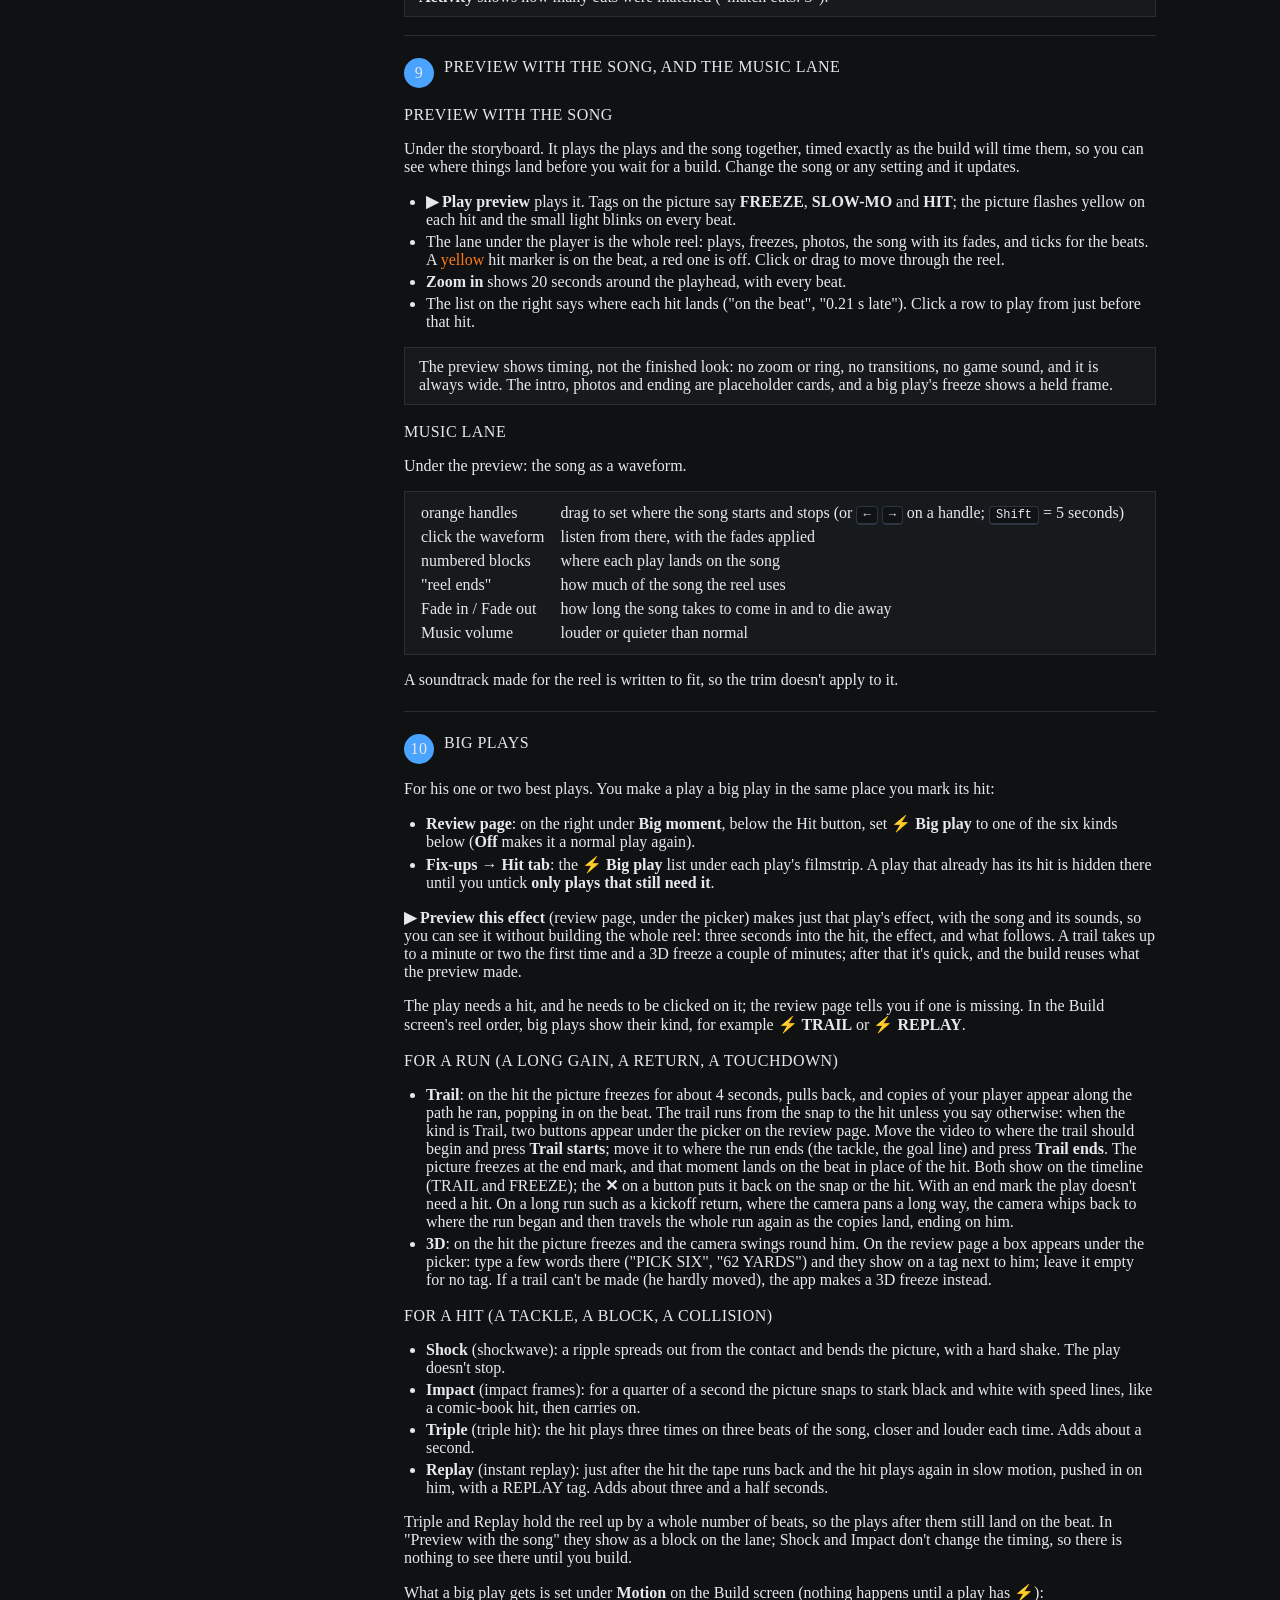
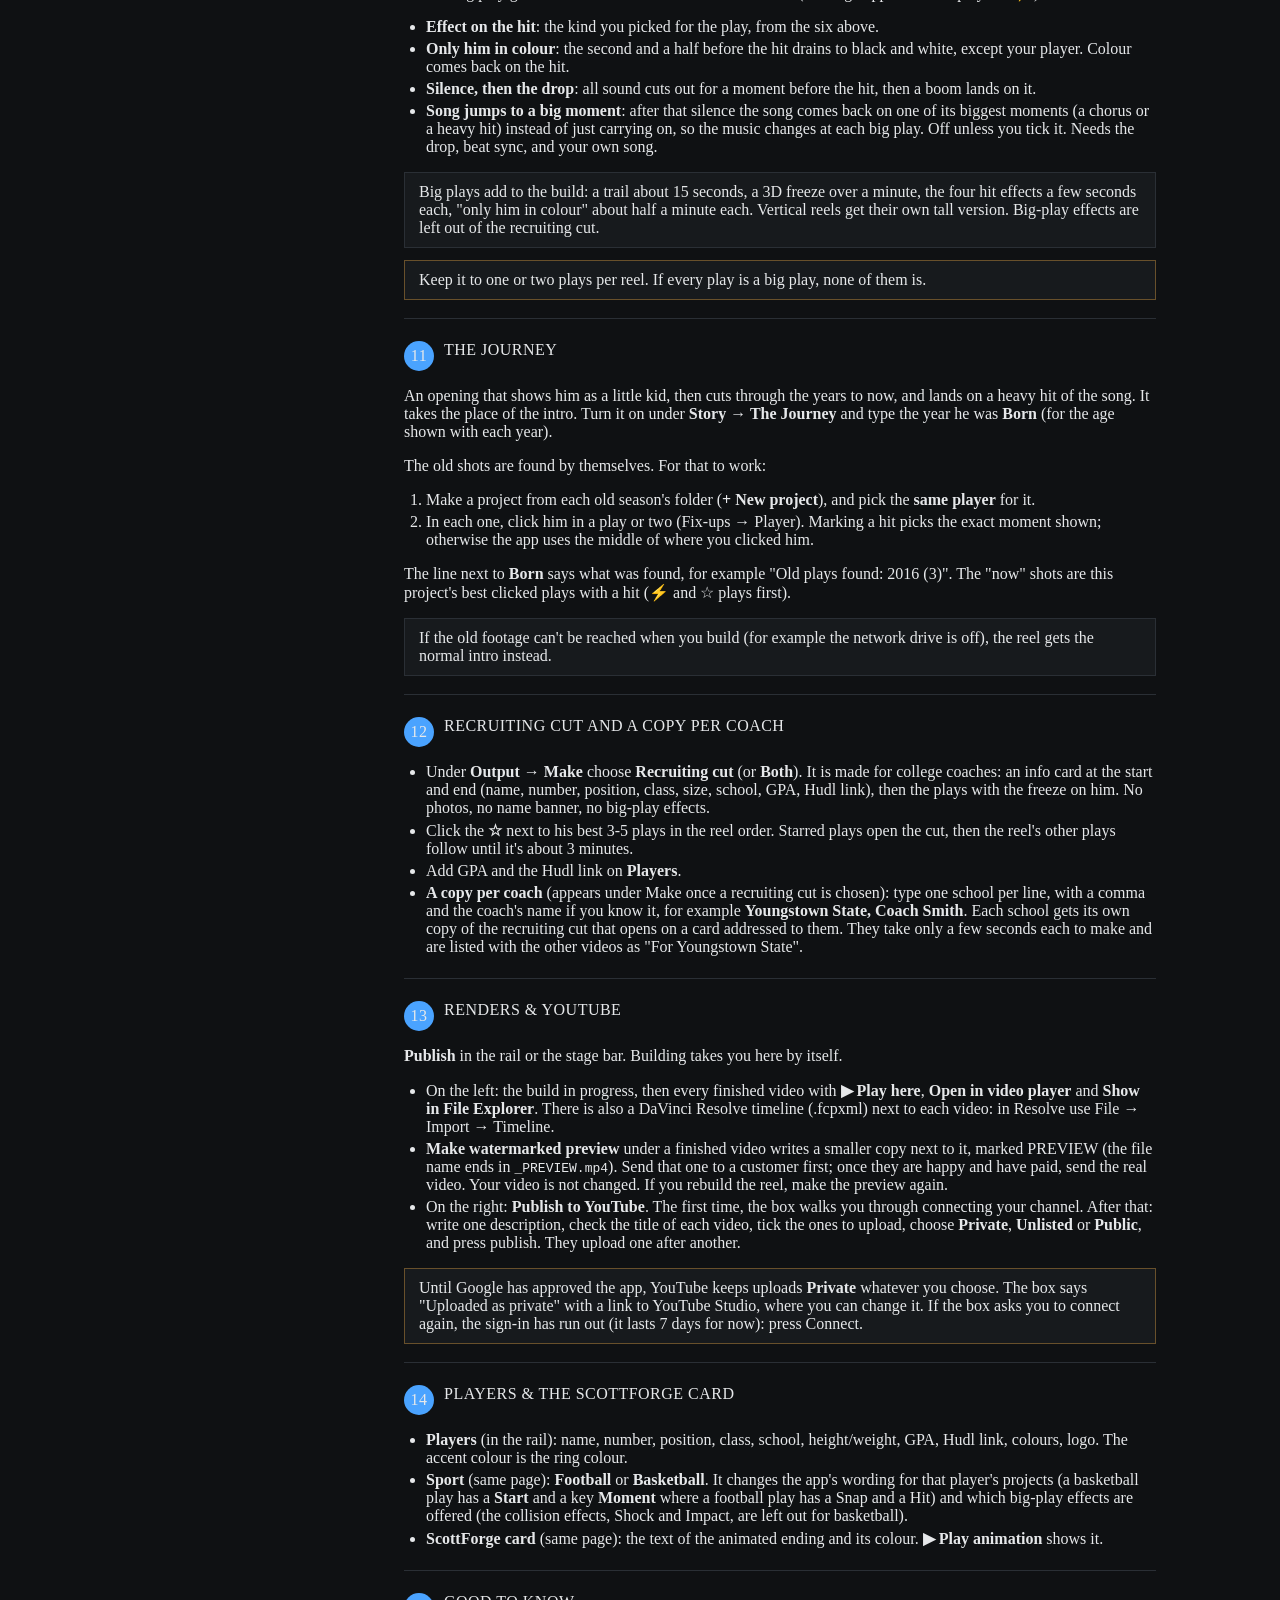
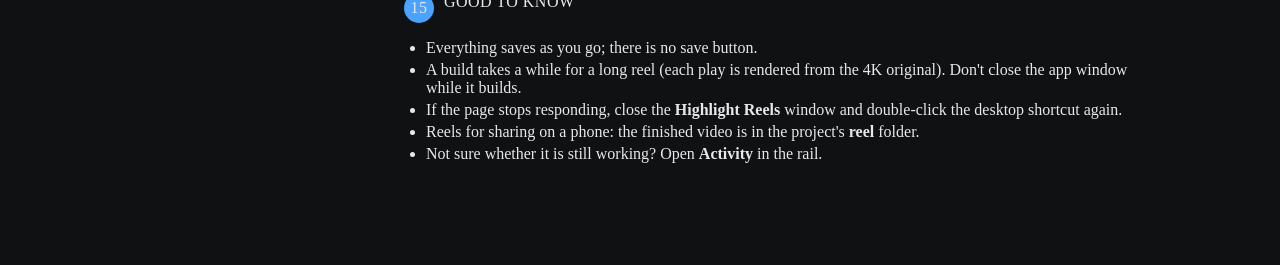
==== commit 711fa014: "Watermarked preview of a finished reel; sport per player; basketball prototypes Watermarked preview " ====
--- a/hlv/static/guide.html
+++ b/hlv/static/guide.html
@@ -325,6 +325,7 @@
     <p><b class="ui">Publish</b> in the rail or the stage bar. Building takes you here by itself.</p>
     <ul>
       <li>On the left: the build in progress, then every finished video with <b class="ui">▶ Play here</b>, <b class="ui">Open in video player</b> and <b class="ui">Show in File Explorer</b>. There is also a DaVinci Resolve timeline (.fcpxml) next to each video: in Resolve use File → Import → Timeline.</li>
+      <li><b class="ui">Make watermarked preview</b> under a finished video writes a smaller copy next to it, marked PREVIEW (the file name ends in <code>_PREVIEW.mp4</code>). Send that one to a customer first; once they are happy and have paid, send the real video. Your video is not changed. If you rebuild the reel, make the preview again.
       <li>On the right: <b class="ui">Publish to YouTube</b>. The first time, the box walks you through connecting your channel. After that: write one description, check the title of each video, tick the ones to upload, choose <b>Private</b>, <b>Unlisted</b> or <b>Public</b>, and press publish. They upload one after another.</li>
     </ul>
     <div class="tip warn">Until Google has approved the app, YouTube keeps uploads <b>Private</b> whatever you choose. The box says "Uploaded as private" with a link to YouTube Studio, where you can change it. If the box asks you to connect again, the sign-in has run out (it lasts 7 days for now): press Connect.</div>
@@ -334,6 +335,7 @@
     <h2><span class="n">14</span>Players &amp; the ScottForge card</h2>
     <ul>
       <li><b class="ui">Players</b> (in the rail): name, number, position, class, school, height/weight, GPA, Hudl link, colours, logo. The accent colour is the ring colour.</li>
+      <li><b class="ui">Sport</b> (same page): <b>Football</b> or <b>Basketball</b>. It changes the app's wording for that player's projects (a basketball play has a <b>Start</b> and a key <b>Moment</b> where a football play has a Snap and a Hit) and which big-play effects are offered (the collision effects, Shock and Impact, are left out for basketball).</li>
       <li><b class="ui">ScottForge card</b> (same page): the text of the animated ending and its colour. <b class="ui">▶ Play animation</b> shows it.</li>
     </ul>
   </section>
